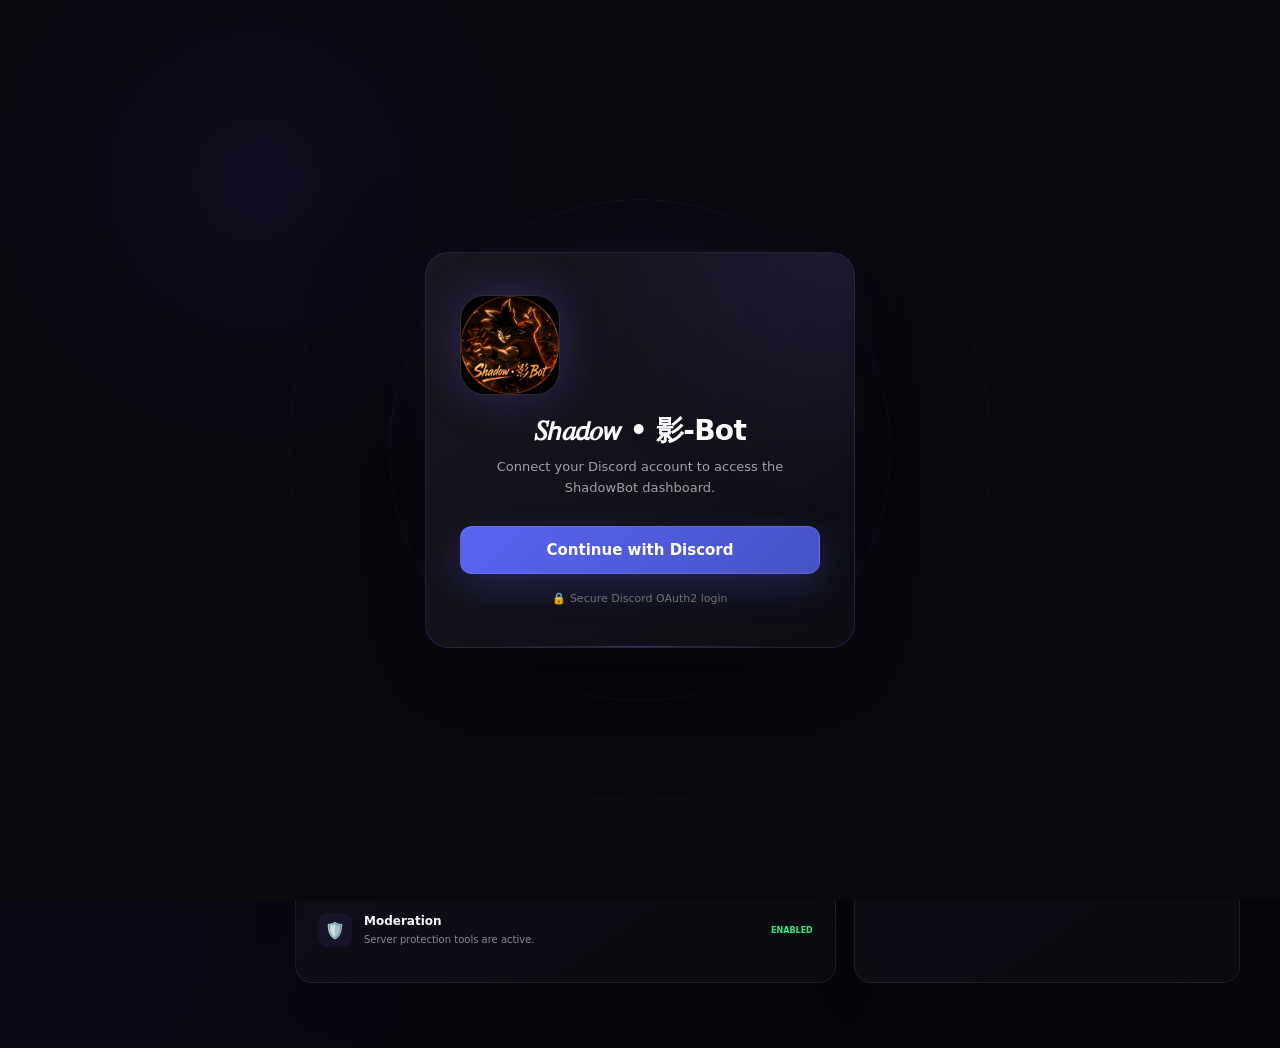
==== index.html @ 24d3ec08 "Update index.html" ====
<!DOCTYPE html>

<html lang="en">
<head>
    <meta charset="UTF-8">
    <meta name="viewport" content="width=device-width, initial-scale=1.0">

<title>𝑆𝘩𝑎𝘥𝑜𝘸 • 影-Bot | Discord Dashboard</title>

<meta
    name="description"
    content="𝑆𝘩𝑎𝘥𝑜𝘸 • 影-Bot Discord dashboard. Manage your server, XP, levels, games, moderation, verification and polls."
>

<meta
    name="keywords"
    content="ShadowBot, Discord Bot, Discord Dashboard, Shadow, 影, XP, Levels, Moderation"
>

<meta name="author" content="ShadowEditzDev">
<meta name="robots" content="index, follow">

<link
    rel="canonical"
    href="https://shadoweditzdev.github.io/ShadowDashboard/"
>

<link
    rel="icon"
    type="image/png"
    href="Goku.png"
>

<link
    rel="apple-touch-icon"
    href="Goku.png"
>

<meta property="og:type" content="website">

<meta
    property="og:title"
    content="𝑆𝘩𝑎𝘥𝑜𝘸 • 影-Bot | Discord Dashboard"
>

<meta
    property="og:description"
    content="Manage your Discord server, XP system, games, moderation, verification and polls."
>

<meta
    property="og:url"
    content="https://shadoweditzdev.github.io/ShadowDashboard/"
>

<meta
    property="og:site_name"
    content="𝑆𝘩𝑎𝘥𝑜𝘸 • 影-Bot"
>

<meta
    property="og:image"
    content="https://shadoweditzdev.github.io/ShadowDashboard/banner.png"
>

<meta
    name="twitter:card"
    content="summary_large_image"
>

<meta
    name="twitter:title"
    content="𝑆𝘩𝑎𝘥𝑜𝘸 • 影-Bot | Discord Dashboard"
>

<meta
    name="twitter:description"
    content="The official 𝑆𝘩𝑎𝘥𝑜𝘸 • 影-Bot Discord dashboard."
>

<meta
    name="twitter:image"
    content="https://shadoweditzdev.github.io/ShadowDashboard/banner.png"
>

<link rel="stylesheet" href="style.css">

<style>
    #serverScreen {
        position: fixed;
        inset: 0;
        z-index: 99998;

        display: none;

        align-items: flex-start;
        justify-content: center;

        padding: 60px 25px;
        overflow-y: auto;

        opacity: 1;

        background:
            radial-gradient(
                circle at 50% 15%,
                rgba(139,92,246,.15),
                transparent 35%
            ),
            radial-gradient(
                circle at 10% 90%,
                rgba(88,101,242,.08),
                transparent 30%
            ),
            #08080d;

        transition: opacity .18s ease;
    }

    .server-select-card {
        position: relative;

        width: min(900px, 100%);

        background:
            linear-gradient(
                145deg,
                rgba(23,23,32,.98),
                rgba(11,11,17,.98)
            );

        border:
            1px solid rgba(139,92,246,.18);

        border-radius:
            24px;

        padding:
            30px;

        box-shadow:
            0 30px 100px rgba(0,0,0,.65),
            0 0 60px rgba(139,92,246,.08);

        backdrop-filter:
            blur(20px);

        animation:
            serverCardIn .5s ease;

        overflow:
            hidden;
    }

    .server-select-card::before {
        content: "";

        position: absolute;
        inset: 0;

        pointer-events: none;

        background:
            linear-gradient(
                120deg,
                rgba(139,92,246,.07),
                transparent 35%,
                transparent 65%,
                rgba(88,101,242,.04)
            );
    }

    @keyframes serverCardIn {
        from {
            opacity: 0;
            transform:
                translateY(25px)
                scale(.98);
        }

        to {
            opacity: 1;
            transform:
                translateY(0)
                scale(1);
        }
    }

    .server-heading {
        position: relative;

        display: flex;
        align-items: center;

        gap: 16px;

        margin-bottom:
            22px;
    }

    .server-heading img {
        width: 64px;
        height: 64px;

        object-fit:
            cover;

        flex-shrink:
            0;

        border-radius:
            18px;

        border:
            1px solid rgba(255,255,255,.1);

        box-shadow:
            0 0 30px rgba(139,92,246,.2);
    }

    .server-heading h1 {
        margin:
            0 0 5px;

        color:
            white;

        font-size:
            27px;
    }

    .server-heading p {
        margin:
            0;

        color:
            #a1a1aa;

        font-size:
            14px;
    }

    .server-search {
        position:
            relative;

        margin-bottom:
            20px;
    }

    .server-search input {
        width:
            100%;

        box-sizing:
            border-box;

        padding:
            14px 18px 14px 46px;

        border:
            1px solid rgba(255,255,255,.08);

        outline:
            none;

        border-radius:
            13px;

        background:
            rgba(255,255,255,.04);

        color:
            white;

        font-size:
            14px;

        transition:
            .2s ease;
    }

    .server-search input::placeholder {
        color:
            #71717a;
    }

    .server-search input:focus {
        border-color:
            rgba(139,92,246,.55);

        box-shadow:
            0 0 0 3px rgba(139,92,246,.08);
    }

    .server-search-icon {
        position:
            absolute;

        left:
            17px;

        top:
            50%;

        transform:
            translateY(-50%);

        color:
            #71717a;

        font-size:
            17px;

        pointer-events:
            none;
    }

    #serverList {
        position:
            relative;

        display:
            grid;

        grid-template-columns:
            repeat(2,minmax(0,1fr));

        gap:
            14px;
    }

    .server-card {
        display:
            flex;

        align-items:
            center;

        gap:
            14px;

        min-width:
            0;

        padding:
            15px;

        border:
            1px solid rgba(255,255,255,.07);

        border-radius:
            17px;

        background:
            linear-gradient(
                145deg,
                rgba(255,255,255,.045),
                rgba(255,255,255,.018)
            );

        transition:
            transform .2s ease,
            border-color .2s ease,
            background .2s ease,
            box-shadow .2s ease;

        overflow:
            hidden;
    }

    .server-card:hover {
        transform:
            translateY(-2px);

        border-color:
            rgba(139,92,246,.4);

        background:
            linear-gradient(
                145deg,
                rgba(139,92,246,.09),
                rgba(255,255,255,.025)
            );

        box-shadow:
            0 18px 45px rgba(0,0,0,.25);
    }

    .server-icon {
        width:
            58px;

        height:
            58px;

        flex-shrink:
            0;

        object-fit:
            cover;

        border-radius:
            17px;

        background:
            #18181f;

        border:
            1px solid rgba(255,255,255,.08);

        box-shadow:
            0 5px 20px rgba(0,0,0,.25);
    }

    .server-info {
        min-width:
            0;

        flex:
            1;
    }

    .server-name {
        display:
            block;

        color:
            white;

        font-weight:
            700;

        font-size:
            15px;

        white-space:
            nowrap;

        overflow:
            hidden;

        text-overflow:
            ellipsis;

        margin-bottom:
            7px;
    }

    .server-badges {
        display:
            flex;

        align-items:
            center;

        flex-wrap:
            wrap;

        gap:
            5px;
    }

    .server-badge {
        display:
            inline-flex;

        align-items:
            center;

        padding:
            4px 7px;

        border-radius:
            6px;

        font-size:
            10px;

        font-weight:
            700;

        letter-spacing:
            .2px;

        white-space:
            nowrap;
    }

    .server-badge.owner {
        color:
            #f5d0fe;

        background:
            rgba(168,85,247,.14);

        border:
            1px solid rgba(168,85,247,.2);
    }

    .server-badge.admin {
        color:
            #c4b5fd;

        background:
            rgba(139,92,246,.14);

        border:
            1px solid rgba(139,92,246,.2);
    }

    .server-badge.bot {
        color:
            #86efac;

        background:
            rgba(34,197,94,.10);

        border:
            1px solid rgba(34,197,94,.18);
    }

    .server-badge.not-installed {
        color:
            #fbbf24;

        background:
            rgba(245,158,11,.10);

        border:
            1px solid rgba(245,158,11,.18);
    }

    .manage-server-btn {
        flex-shrink:
            0;

        border:
            0;

        border-radius:
            10px;

        padding:
            10px 14px;

        background:
            linear-gradient(
                135deg,
                #8b5cf6,
                #6d28d9
            );

        color:
            white;

        font-size:
            12px;

        font-weight:
            700;

        cursor:
            pointer;

        transition:
            .2s ease;

        box-shadow:
            0 6px 20px rgba(139,92,246,.15);
    }

    .manage-server-btn:hover {
        transform:
            translateY(-2px);

        filter:
            brightness(1.12);

        box-shadow:
            0 8px 25px rgba(139,92,246,.25);
    }

    .server-empty {
        grid-column:
            1 / -1;

        padding:
            45px 20px;

        text-align:
            center;

        color:
            #71717a;
    }

    .server-empty-icon {
        font-size:
            40px;

        margin-bottom:
            10px;
    }

    .server-empty h3 {
        margin:
            0 0 5px;

        color:
            #d4d4d8;
    }

    .server-empty p {
        margin:
            0;

        font-size:
            13px;
    }

    #loginScreen {
        position:
            fixed;

        inset:
            0;

        z-index:
            99999;

        display:
            flex;

        align-items:
            center;

        justify-content:
            center;

        overflow:
            hidden;

        background:
            radial-gradient(
                circle at 50% 45%,
                rgba(139,92,246,.14),
                transparent 28%
            ),
            radial-gradient(
                circle at 20% 20%,
                rgba(109,61,240,.08),
                transparent 25%
            ),
            #08080d;
    }

    #loginScreen::before {
        content:
            "";

        position:
            absolute;

        width:
            500px;

        height:
            500px;

        border-radius:
            50%;

        border:
            1px solid rgba(139,92,246,.08);

        animation:
            loginOrb 10s linear infinite;
    }

    #loginScreen::after {
        content:
            "";

        position:
            absolute;

        width:
            700px;

        height:
            700px;

        border-radius:
            50%;

        border:
            1px solid rgba(255,255,255,.025);

        animation:
            loginOrb 16s linear infinite reverse;
    }

    @keyframes loginOrb {
        from {
            transform:
                rotate(0deg)
                scale(1);
        }

        50% {
            transform:
                rotate(180deg)
                scale(1.08);
        }

        to {
            transform:
                rotate(360deg)
                scale(1);
        }
    }

    .login-card {
        position:
            relative;

        z-index:
            2;

        width:
            min(430px,calc(100% - 40px));

        padding:
            42px 34px;

        text-align:
            center;

        border-radius:
            24px;

        background:
            linear-gradient(
                145deg,
                rgba(24,24,34,.96),
                rgba(13,13,20,.96)
            );

        border:
            1px solid rgba(139,92,246,.18);

        box-shadow:
            0 30px 100px rgba(0,0,0,.65),
            0 0 70px rgba(139,92,246,.08);

        backdrop-filter:
            blur(20px);

        animation:
            loginCardIn .7s cubic-bezier(.2,.8,.2,1);
    }

    @keyframes loginCardIn {
        from {
            opacity:
                0;

            transform:
                translateY(30px)
                scale(.96);
        }

        to {
            opacity:
                1;

            transform:
                translateY(0)
                scale(1);
        }
    }

    .login-logo {
        position:
            relative;

        z-index:
            2;

        width:
            100px;

        height:
            100px;

        object-fit:
            cover;

        border-radius:
            25px;

        margin-bottom:
            20px;

        border:
            1px solid rgba(255,255,255,.1);

        box-shadow:
            0 0 45px rgba(139,92,246,.25);
    }

    .login-card h1 {
        position:
            relative;

        z-index:
            2;

        margin:
            0 0 10px;

        color:
            white;

        font-size:
            28px;
    }

    .login-card p {
        position:
            relative;

        z-index:
            2;

        margin:
            0 auto 28px;

        max-width:
            330px;

        color:
            #a1a1aa;

        line-height:
            1.6;
    }

    .discord-login-btn {
        position:
            relative;

        z-index:
            2;

        width:
            100%;

        border:
            1px solid rgba(255,255,255,.1);

        border-radius:
            12px;

        padding:
            14px 18px;

        background:
            linear-gradient(
                135deg,
                #5865f2,
                #4752c4
            );

        color:
            white;

        font-size:
            15px;

        font-weight:
            700;

        cursor:
            pointer;

        transition:
            transform .25s ease,
            filter .25s ease,
            box-shadow .25s ease;
    }

    .discord-login-btn:hover {
        transform:
            translateY(-3px);

        filter:
            brightness(1.1);

        box-shadow:
            0 15px 40px rgba(88,101,242,.3);
    }

    .login-small {
        position:
            relative;

        z-index:
            2;

        display:
            block;

        margin-top:
            18px;

        color:
            #71717a;

        font-size:
            11px;
    }

    @media (max-width: 700px) {
        #serverScreen {
            padding:
                25px 15px;
        }

        .server-select-card {
            padding:
                20px;
        }

        #serverList {
            grid-template-columns:
                1fr;
        }

        .server-heading h1 {
            font-size:
                23px;
        }
    }

    @media (max-width: 430px) {
        .server-card {
            padding:
                12px;
        }

        .server-icon {
            width:
                50px;

            height:
                50px;
        }

        .manage-server-btn {
            padding:
                9px 10px;
        }
    }
</style>

</head>

<body>

<div id="loginScreen">
    <div class="login-card">

    <img
        class="login-logo"
        src="Goku.png"
        alt="ShadowBot Logo"
    >

    <h1>
        𝑆𝘩𝑎𝘥𝑜𝘸 • 影-Bot
    </h1>

    <p>
        Connect your Discord account to access
        the ShadowBot dashboard.
    </p>

    <button
        class="discord-login-btn"
        onclick="loginWithDiscord()"
    >
        Continue with Discord
    </button>

    <span class="login-small">
        🔒 Secure Discord OAuth2 login
    </span>

</div>

</div>

<div id="serverScreen">

<div class="server-select-card">

    <div class="server-heading">

        <img
            src="Goku.png"
            alt="ShadowBot"
        >

        <div>

            <h1>
                Select a Server
            </h1>

            <p>
                Choose a server to manage with ShadowBot.
            </p>

        </div>

    </div>

    <div class="server-search">

        <span class="server-search-icon">
            🔍
        </span>

        <input
            type="text"
            id="serverSearch"
            placeholder="Search your servers..."
            autocomplete="off"
            oninput="filterServers()"
        >

    </div>

    <div id="serverList"></div>

</div>

</div>

<div class="dashboard-loader"></div>

<aside class="sidebar">

<div class="brand">

    <div class="brand-icon">

        <img
            src="Goku.png"
            alt="ShadowBot Logo"
        >

    </div>

    <div>

        <h1>
            𝑆𝘩𝑎𝘥𝑜𝘸 • 影-Bot
        </h1>

        <span>
            Control Panel
        </span>

    </div>

</div>

<nav>

    <button
        class="nav-btn active"
        onclick="showPage('overview', this)"
    >
        🏠 <span>Overview</span>
    </button>

    <button
        class="nav-btn"
        onclick="showPage('server', this)"
    >
        🛡️ <span>Server</span>
    </button>

    <button
        class="nav-btn"
        onclick="showPage('xp', this)"
    >
        ⭐ <span>XP & Levels</span>
    </button>

    <button
        class="nav-btn"
        onclick="showPage('games', this)"
    >
        🎮 <span>Games</span>
    </button>

    <button
        class="nav-btn"
        onclick="showPage('moderation', this)"
    >
        🔨 <span>Moderation</span>
    </button>

    <button
        class="nav-btn"
        onclick="showPage('verification', this)"
    >
        🔐 <span>Verification</span>
    </button>

    <button
        class="nav-btn"
        onclick="showPage('polls', this)"
    >
        🗳️ <span>Polls</span>
    </button>

    <button
        class="nav-btn"
        onclick="showPage('settings', this)"
    >
        ⚙️ <span>Settings</span>
    </button>

</nav>

<div class="sidebar-bottom">

    <div class="bot-status">

        <img
            class="status-avatar"
            src="Goku.png"
            alt="ShadowBot"
        >

        <span class="status-dot"></span>

        <div>

            <strong>
                𝑆𝘩𝑎𝘥𝑜𝘸 • 影-Bot
            </strong>

            <small id="bot-status">
                ONLINE
            </small>

        </div>

    </div>

</div>

</aside>

<main class="main">

<header class="topbar">

    <div>

        <p class="eyebrow">
            SHADOW • 影
        </p>

        <h2 id="pageTitle">
            Dashboard Overview
        </h2>

    </div>

    <div class="user-area">

        <div
            class="avatar"
            id="userAvatar"
        >
            👤
        </div>

        <div>

            <strong id="topUsername">
                Admin
            </strong>

            <small>
                Server Manager
            </small>

        </div>

    </div>

</header>

<section
    id="overview"
    class="page active"
>

    <div class="hero">

        <div class="hero-overlay"></div>

        <div class="hero-content">

            <span class="hero-tag">
                SHADOWBOT IS ONLINE
            </span>

            <h1>
                Welcome back,
                <span id="dashboardUsername">
                    Shadow.
                </span>
            </h1>

            <p>
                Manage your Discord server, XP system,
                games, moderation and verification
                from one powerful control panel.
            </p>

            <button
                class="primary-btn"
                onclick="showPage('server')"
            >
                ⚡ Manage Server
            </button>

        </div>

        <div class="hero-symbol">

            <img
                src="Goku.png"
                alt="ShadowBot"
            >

        </div>

    </div>

    <div class="stats-grid">

        <div class="stat-card">

            <div class="stat-icon">
                👥
            </div>

            <div>

                <span>
                    Members
                </span>

                <strong id="memberCount">
                    0
                </strong>

            </div>

        </div>

        <div class="stat-card">

            <div class="stat-icon">
                ⭐
            </div>

            <div>

                <span>
                    Total XP
                </span>

                <strong id="xpCount">
                    0
                </strong>

            </div>

        </div>

        <div class="stat-card">

            <div class="stat-icon">
                🎮
            </div>

            <div>

                <span>
                    Games Played
                </span>

                <strong id="gameCount">
                    0
                </strong>

            </div>

        </div>

        <div class="stat-card">

            <div class="stat-icon">
                🛡️
            </div>

            <div>

                <span>
                    Moderation
                </span>

                <strong>
                    Protected
                </strong>

            </div>

        </div>

    </div>

    <div class="content-grid">

        <div class="panel">

            <div class="panel-header">

                <div>

                    <h3>
                        Bot Features
                    </h3>

                    <p>
                        Current ShadowBot systems
                    </p>

                </div>

            </div>

            <div class="feature-list">

                <div class="feature">

                    <span>⭐</span>

                    <div>

                        <strong>
                            XP System
                        </strong>

                        <small>
                            Levels and rank cards are enabled.
                        </small>

                    </div>

                    <b class="enabled">
                        ENABLED
                    </b>

                </div>

                <div class="feature">

                    <span>🎮</span>

                    <div>

                        <strong>
                            Games
                        </strong>

                        <small>
                            Interactive Discord games are enabled.
                        </small>

                    </div>

                    <b class="enabled">
                        ENABLED
                    </b>

                </div>

                <div class="feature">

                    <span>🗳️</span>

                    <div>

                        <strong>
                            Polls
                        </strong>

                        <small>
                            Voting and poll commands are enabled.
                        </small>

                    </div>

                    <b class="enabled">
                        ENABLED
                    </b>

                </div>

                <div class="feature">

                    <span>🔐</span>

                    <div>

                        <strong>
                            Verification
                        </strong>

                        <small>
                            Member verification is active.
                        </small>

                    </div>

                    <b class="enabled">
                        ENABLED
                    </b>

                </div>

                <div class="feature">

                    <span>🛡️</span>

                    <div>

                        <strong>
                            Moderation
                        </strong>

                        <small>
                            Server protection tools are active.
                        </small>

                    </div>

                    <b class="enabled">
                        ENABLED
                    </b>

                </div>

            </div>

        </div>

        <div class="panel">

            <div class="panel-header">

                <div>

                    <h3>
                        Quick Actions
                    </h3>

                    <p>
                        Frequently used controls
                    </p>

                </div>

            </div>

            <div class="quick-actions">

                <button onclick="showPage('xp')">
                    ⭐ XP Settings
                </button>

                <button onclick="showPage('games')">
                    🎮 Game Settings
                </button>

                <button onclick="showPage('verification')">
                    🔐 Verification
                </button>

                <button onclick="showPage('moderation')">
                    🔨 Moderation
                </button>

            </div>

        </div>

    </div>

</section>

<section
    id="server"
    class="page"
>

    <div class="section-title">

        <h1>
            🛡️ Server Management
        </h1>

        <p>
            Manage your Shadow Discord server.
        </p>

    </div>

    <div class="settings-grid">

        <div class="panel setting-card">

            <span class="big-icon">
                👋
            </span>

            <h3>
                Welcome Messages
            </h3>

            <p>
                Send a Shadow-themed welcome message when someone joins.
            </p>

            <label class="switch">

                <input
                    type="checkbox"
                    checked
                >

                <span></span>

            </label>

        </div>

        <div class="panel setting-card">

            <span class="big-icon">
                🚪
            </span>

            <h3>
                Leave Messages
            </h3>

            <p>
                Send a message when a member leaves the server.
            </p>

            <label class="switch">

                <input
                    type="checkbox"
                    checked
                >

                <span></span>

            </label>

        </div>

        <div class="panel setting-card">

            <span class="big-icon">
                📢
            </span>

            <h3>
                Announcements
            </h3>

            <p>
                Control bot announcement messages.
            </p>

            <label class="switch">

                <input
                    type="checkbox"
                    checked
                >

                <span></span>

            </label>

        </div>

        <div class="panel setting-card">

            <span class="big-icon">
                🤖
            </span>

            <h3>
                Bot Status
            </h3>

            <p>
                ShadowBot is currently connected to Discord.
            </p>

            <span class="online-badge">
                ● ONLINE
            </span>

        </div>

    </div>

</section>

<section
    id="xp"
    class="page"
>

    <div class="section-title">

        <h1>
            ⭐ XP & Levels
        </h1>

        <p>
            Configure your server's leveling system.
        </p>

    </div>

    <div class="panel">

        <div class="setting-row">

            <div>

                <h3>
                    XP System
                </h3>

                <p>
                    Give members XP when they chat.
                </p>

            </div>

            <label class="switch">

                <input
                    type="checkbox"
                    id="xpToggle"
                    checked
                >

                <span></span>

            </label>

        </div>

        <div class="setting-row">

            <div>

                <h3>
                    XP Per Message
                </h3>

                <p>
                    Amount of XP members receive per message.
                </p>

            </div>

            <input
                class="number-input"
                type="number"
                value="10"
            >

        </div>

        <div class="setting-row">

            <div>

                <h3>
                    XP Cooldown
                </h3>

                <p>
                    Seconds before a member can earn XP again.
                </p>

            </div>

            <input
                class="number-input"
                type="number"
                value="30"
            >

        </div>

        <div class="setting-row">

            <div>

                <h3>
                    Rank Cards
                </h3>

                <p>
                    Allow members to use the /rank command.
                </p>

            </div>

            <label class="switch">

                <input
                    type="checkbox"
                    checked
                >

                <span></span>

            </label>

        </div>

        <button
            class="primary-btn"
            onclick="saveSettings()"
        >
            💾 Save XP Settings
        </button>

    </div>

</section>

<section
    id="games"
    class="page"
>

    <div class="section-title">

        <h1>
            🎮 Games
        </h1>

        <p>
            Manage ShadowBot's interactive games.
        </p>

    </div>

    <div class="stats-grid">

        <div class="stat-card">

            <div class="stat-icon">
                🎮
            </div>

            <div>

                <span>
                    Games Played
                </span>

                <strong id="gamesPlayedCount">
                    0
                </strong>

            </div>

        </div>

        <div class="stat-card">

            <div class="stat-icon">
                🏆
            </div>

            <div>

                <span>
                    Winners
                </span>

                <strong id="gameWinnersCount">
                    0
                </strong>

            </div>

        </div>

        <div class="stat-card">

            <div class="stat-icon">
                ⚡
            </div>

            <div>

                <span>
                    Fastest Win
                </span>

                <strong id="fastestWin">
                    0s
                </strong>

            </div>

        </div>

    </div>

    <div class="panel game-panel">

        <div class="game-row">

            <div>

                <span class="game-icon">
                    ⚡
                </span>

                <div>

                    <h3>
                        Reaction Game
                    </h3>

                    <p>
                        Test how quickly members can react.
                    </p>

                </div>

            </div>

            <label class="switch">

                <input
                    type="checkbox"
                    checked
                >

                <span></span>

            </label>

        </div>

        <div class="game-row">

            <div>

                <span class="game-icon">
                    🧠
                </span>

                <div>

                    <h3>
                        Trivia
                    </h3>

                    <p>
                        Questions and answers for members.
                    </p>

                </div>

            </div>

            <label class="switch">

                <input
                    type="checkbox"
                    checked
                >

                <span></span>

            </label>

        </div>

        <div class="game-row">

            <div>

                <span class="game-icon">
                    🎯
                </span>

                <div>

                    <h3>
                        Guessing Game
                    </h3>

                    <p>
                        Members guess the secret number.
                    </p>

                </div>

            </div>

            <label class="switch">

                <input
                    type="checkbox"
                    checked
                >

                <span></span>

            </label>

        </div>

    </div>

</section>

<section
    id="moderation"
    class="page"
>

    <div class="section-title">

        <h1>
            🔨 Moderation
        </h1>

        <p>
            Protect and manage your server.
        </p>

    </div>

    <div class="settings-grid">

        <div class="panel setting-card">

            <span class="big-icon">
                ⚠️
            </span>

            <h3>
                Warnings
            </h3>

            <p>
                Allow moderators to warn members.
            </p>

            <label class="switch">

                <input
                    type="checkbox"
                    checked
                >

                <span></span>

            </label>

        </div>

        <div class="panel setting-card">

            <span class="big-icon">
                👢
            </span>

            <h3>
                Kick
            </h3>

            <p>
                Allow authorized staff to kick members.
            </p>

            <label class="switch">

                <input
                    type="checkbox"
                    checked
                >

                <span></span>

            </label>

        </div>

        <div class="panel setting-card">

            <span class="big-icon">
                🔨
            </span>

            <h3>
                Ban
            </h3>

            <p>
                Allow authorized staff to ban members.
            </p>

            <label class="switch">

                <input
                    type="checkbox"
                    checked
                >

                <span></span>

            </label>

        </div>

        <div class="panel setting-card">

            <span class="big-icon">
                🧹
            </span>

            <h3>
                Clear Messages
            </h3>

            <p>
                Allow staff to clear messages.
            </p>

            <label class="switch">

                <input
                    type="checkbox"
                    checked
                >

                <span></span>

            </label>

        </div>

    </div>

</section>

<section
    id="verification"
    class="page"
>

    <div class="section-title">

        <h1>
            🔐 Verification
        </h1>

        <p>
            Configure your member verification system.
        </p>

    </div>

    <div class="panel">

        <div class="setting-row">

            <div>

                <h3>
                    Verification System
                </h3>

                <p>
                    Require members to verify themselves.
                </p>

            </div>

            <label class="switch">

                <input
                    type="checkbox"
                    checked
                >

                <span></span>

            </label>

        </div>

        <div class="setting-row">

            <div>

                <h3>
                    Verification Role
                </h3>

                <p>
                    Role given after successful verification.
                </p>

            </div>

            <select>

                <option>
                    Verified
                </option>

                <option>
                    Member
                </option>

                <option>
                    Shadow Member
                </option>

            </select>

        </div>

        <div class="setting-row">

            <div>

                <h3>
                    Verification Channel
                </h3>

                <p>
                    Channel where the verification panel appears.
                </p>

            </div>

            <select>

                <option>
                    #verification
                </option>

                <option>
                    #welcome
                </option>

                <option>
                    #verify-here
                </option>

            </select>

        </div>

        <button
            class="primary-btn"
            onclick="saveSettings()"
        >
            💾 Save Verification
        </button>

    </div>

</section>

<section
    id="polls"
    class="page"
>

    <div class="section-title">

        <h1>
            🗳️ Polls
        </h1>

        <p>
            Create and manage community polls.
        </p>

    </div>

    <div class="panel">

        <h3>
            Create Poll
        </h3>

        <input
            class="text-input"
            id="pollQuestion"
            placeholder="Enter your poll question..."
        >

        <div class="poll-options">

            <input
                class="text-input"
                placeholder="Option 1"
            >

            <input
                class="text-input"
                placeholder="Option 2"
            >

        </div>

        <button
            class="primary-btn"
            onclick="createPoll()"
        >
            🗳️ Create Poll
        </button>

        <div id="pollMessage"></div>

    </div>

</section>

<section
    id="settings"
    class="page"
>

    <div class="section-title">

        <h1>
            ⚙️ Settings
        </h1>

        <p>
            General ShadowBot dashboard settings.
        </p>

    </div>

    <div class="panel">

        <div class="setting-row">

            <div>

                <h3>
                    Dashboard Theme
                </h3>

                <p>
                    Current dashboard appearance.
                </p>

            </div>

            <select
                id="themeSelect"
                onchange="changeTheme()"
            >

                <option value="dark">
                    Dark
                </option>

                <option value="midnight">
                    Midnight
                </option>

            </select>

        </div>

        <div class="setting-row">

            <div>

                <h3>
                    Notifications
                </h3>

                <p>
                    Show dashboard notifications.
                </p>

            </div>

            <label class="switch">

                <input
                    type="checkbox"
                    checked
                >

                <span></span>

            </label>

        </div>

        <div class="setting-row">

            <div>

                <h3>
                    Auto Refresh
                </h3>

                <p>
                    Automatically refresh dashboard statistics.
                </p>

            </div>

            <label class="switch">

                <input
                    type="checkbox"
                    checked
                >

                <span></span>

            </label>

        </div>

        <button
            class="primary-btn"
            onclick="saveSettings()"
        >
            💾 Save Settings
        </button>

    </div>

</section>

</main>

<div
    id="toast"
    class="toast"
>
    Settings saved successfully! ✓
</div>

<script src="script.js"></script>

</body>
</html>
---- style.css ----
/* =========================================================
   🌑 SHADOW • 影 — SHADOWDASHBOARD
   Premium UI stylesheet
========================================================= */

* {
    margin: 0;
    padding: 0;
    box-sizing: border-box;
}

:root {
    --bg: #06060b;
    --bg2: #090910;
    --sidebar: rgba(9, 9, 16, 0.92);

    --card: rgba(17, 17, 27, 0.78);
    --card-solid: #11111a;
    --card2: #151522;

    --border: rgba(255, 255, 255, 0.07);
    --border-soft: rgba(255, 255, 255, 0.045);
    --border-hover: rgba(139, 92, 246, 0.42);

    --text: #f8f8fc;
    --text-soft: #d9d9e2;
    --muted: #898999;
    --muted2: #5e5e6d;

    --purple: #8b5cf6;
    --purple2: #6d3df0;
    --purple3: #5b21b6;
    --purple-light: #b49aff;

    --green: #36e58a;
    --red: #ff4d67;
    --yellow: #fbbf24;

    --shadow-sm:
        0 10px 30px rgba(0, 0, 0, 0.2);

    --shadow:
        0 25px 70px rgba(0, 0, 0, 0.4);

    --shadow-lg:
        0 35px 100px rgba(0, 0, 0, 0.55);

    --radius-sm: 10px;
    --radius-md: 15px;
    --radius-lg: 20px;
    --radius-xl: 26px;

    --ease: cubic-bezier(0.2, 0.8, 0.2, 1);
}


/* =========================================================
   BASE
========================================================= */

html {
    scroll-behavior: smooth;
}

body {
    min-height: 100vh;
    overflow-x: hidden;

    font-family:
        Inter,
        ui-sans-serif,
        system-ui,
        -apple-system,
        BlinkMacSystemFont,
        "Segoe UI",
        Arial,
        Helvetica,
        sans-serif;

    color: var(--text);

    background:
        radial-gradient(
            circle at 75% 0%,
            rgba(139, 92, 246, 0.13),
            transparent 28%
        ),
        radial-gradient(
            circle at 5% 90%,
            rgba(91, 33, 182, 0.08),
            transparent 28%
        ),
        radial-gradient(
            circle at 50% 50%,
            rgba(124, 58, 237, 0.025),
            transparent 40%
        ),
        var(--bg);
}

button,
input,
select,
textarea {
    font: inherit;
}

button {
    -webkit-tap-highlight-color: transparent;
}

img {
    max-width: 100%;
}

::selection {
    background: rgba(139, 92, 246, 0.3);
    color: white;
}


/* =========================================================
   AMBIENT BACKGROUND
========================================================= */

.ambient {
    position: fixed;

    width: 450px;
    height: 450px;

    border-radius: 50%;

    filter: blur(120px);

    pointer-events: none;

    opacity: 0.12;

    z-index: -5;

    animation:
        ambientFloat 12s ease-in-out infinite;
}

.ambient-one {
    background: var(--purple);

    top: -180px;
    right: -100px;
}

.ambient-two {
    background: #4f46e5;

    bottom: -220px;
    left: -150px;

    animation-delay: -5s;
}

.ambient-three {
    background: #7c3aed;

    top: 45%;
    right: 25%;

    width: 250px;
    height: 250px;

    opacity: 0.06;

    animation-delay: -8s;
}

@keyframes ambientFloat {
    0%,
    100% {
        transform:
            translate3d(0, 0, 0);
    }

    50% {
        transform:
            translate3d(30px, -25px, 0);
    }
}

.grid-overlay {
    position: fixed;
    inset: 0;

    pointer-events: none;

    z-index: -4;

    opacity: 0.1;

    background-image:
        linear-gradient(
            rgba(255, 255, 255, 0.025) 1px,
            transparent 1px
        ),
        linear-gradient(
            90deg,
            rgba(255, 255, 255, 0.025) 1px,
            transparent 1px
        );

    background-size: 55px 55px;

    mask-image:
        linear-gradient(
            to bottom,
            black,
            transparent 88%
        );
}


/* =========================================================
   LOGIN
========================================================= */

#loginScreen {
    position: fixed;
    inset: 0;

    z-index: 99999;

    display: flex;
    align-items: center;
    justify-content: center;

    overflow: hidden;

    padding: 20px;

    background:
        radial-gradient(
            circle at center,
            rgba(139, 92, 246, 0.14),
            transparent 34%
        ),
        radial-gradient(
            circle at 20% 15%,
            rgba(88, 101, 242, 0.05),
            transparent 25%
        ),
        rgba(5, 5, 9, 0.975);

    backdrop-filter: blur(14px);
}

.login-card {
    position: relative;

    width: min(
        450px,
        calc(100% - 10px)
    );

    padding:
        44px 36px 36px;

    text-align: center;

    border-radius: var(--radius-xl);

    background:
        linear-gradient(
            145deg,
            rgba(28, 28, 41, 0.97),
            rgba(11, 11, 17, 0.985)
        );

    border:
        1px solid rgba(139, 92, 246, 0.14);

    box-shadow:
        0 40px 110px rgba(0, 0, 0, 0.68),
        0 0 90px rgba(139, 92, 246, 0.08);

    backdrop-filter: blur(25px);

    overflow: hidden;

    animation:
        loginCardIn 0.7s var(--ease);
}

.login-card::before {
    content: "";

    position: absolute;

    top: -140px;
    right: -120px;

    width: 280px;
    height: 280px;

    border-radius: 50%;

    background:
        rgba(139, 92, 246, 0.1);

    filter: blur(75px);

    pointer-events: none;
}

.login-card::after {
    content: "";

    position: absolute;

    left: 15%;
    right: 15%;
    bottom: 0;

    height: 1px;

    background:
        linear-gradient(
            90deg,
            transparent,
            rgba(139, 92, 246, 0.65),
            transparent
        );

    opacity: 0.6;
}

@keyframes loginCardIn {
    from {
        opacity: 0;

        transform:
            translateY(28px)
            scale(0.96);
    }

    to {
        opacity: 1;

        transform:
            translateY(0)
            scale(1);
    }
}

.login-logo-wrap {
    width: 110px;
    height: 110px;

    margin: 0 auto 20px;

    padding: 4px;

    border-radius: 30px;

    background:
        linear-gradient(
            135deg,
            var(--purple),
            rgba(139, 92, 246, 0.15),
            var(--purple2)
        );

    box-shadow:
        0 0 50px rgba(139, 92, 246, 0.22);

    animation:
        logoFloat 4s ease-in-out infinite;
}

.login-logo {
    width: 100%;
    height: 100%;

    display: block;

    object-fit: cover;

    border-radius: 26px;

    border:
        1px solid rgba(255, 255, 255, 0.1);
}

@keyframes logoFloat {
    0%,
    100% {
        transform:
            translateY(0);
    }

    50% {
        transform:
            translateY(-5px);
    }
}

.login-status {
    display: inline-flex;

    align-items: center;
    gap: 6px;

    margin-bottom: 12px;

    color: var(--green);

    font-size: 9px;
    font-weight: 800;

    letter-spacing: 1.5px;
}

.login-card h1 {
    margin-bottom: 12px;

    font-size: 30px;
    line-height: 1.15;

    letter-spacing: -0.7px;
}

.login-card p {
    max-width: 340px;

    margin:
        0 auto 28px;

    color: var(--muted);

    font-size: 13px;
    line-height: 1.7;
}

.discord-login-btn {
    position: relative;

    width: 100%;

    border: 1px solid rgba(255, 255, 255, 0.08);

    border-radius: 13px;

    padding:
        15px 18px;

    background:
        linear-gradient(
            135deg,
            #5865f2,
            #4752c4
        );

    color: white;

    font-size: 15px;
    font-weight: 800;

    cursor: pointer;

    overflow: hidden;

    box-shadow:
        0 12px 35px rgba(88, 101, 242, 0.24);

    transition:
        transform 0.25s var(--ease),
        filter 0.25s ease,
        box-shadow 0.25s ease;
}

.discord-login-btn::before {
    content: "";

    position: absolute;

    top: 0;
    left: -140%;

    width: 75%;
    height: 100%;

    background:
        linear-gradient(
            90deg,
            transparent,
            rgba(255, 255, 255, 0.28),
            transparent
        );

    transform: skewX(-20deg);

    transition:
        left 0.65s ease;
}

.discord-login-btn:hover::before {
    left: 150%;
}

.discord-login-btn:hover {
    transform:
        translateY(-3px)
        scale(1.01);

    filter: brightness(1.08);

    box-shadow:
        0 18px 50px rgba(88, 101, 242, 0.34);
}

.discord-login-btn:active {
    transform:
        translateY(0)
        scale(0.98);
}

.button-arrow {
    position: absolute;

    right: 18px;

    transition:
        transform 0.25s var(--ease);
}

.discord-login-btn:hover .button-arrow {
    transform:
        translateX(4px);
}

.login-small {
    display: block;

    margin-top: 18px;

    color: var(--muted2);

    font-size: 11px;
}


/* =========================================================
   SERVER SELECTOR
========================================================= */

#serverScreen {
    display: none;

    position: fixed;
    inset: 0;

    z-index: 99998;

    align-items: center;
    justify-content: center;

    padding: 28px;

    overflow-y: auto;

    background:
        radial-gradient(
            circle at 50% 10%,
            rgba(139, 92, 246, 0.15),
            transparent 35%
        ),
        radial-gradient(
            circle at 0% 100%,
            rgba(88, 101, 242, 0.08),
            transparent 30%
        ),
        rgba(5, 5, 10, 0.96);

    backdrop-filter: blur(15px);

    transition:
        opacity 0.18s ease;
}

.server-select-card {
    position: relative;

    width: min(
        900px,
        100%
    );

    padding: 30px;

    border:
        1px solid rgba(139, 92, 246, 0.16);

    border-radius: 24px;

    background:
        linear-gradient(
            145deg,
            rgba(25, 25, 36, 0.98),
            rgba(10, 10, 16, 0.985)
        );

    box-shadow:
        0 35px 100px rgba(0, 0, 0, 0.65),
        0 0 70px rgba(139, 92, 246, 0.06);

    overflow: hidden;
}

.server-select-card::before {
    content: "";

    position: absolute;

    inset: 0;

    pointer-events: none;

    background:
        linear-gradient(
            120deg,
            rgba(139, 92, 246, 0.07),
            transparent 35%,
            transparent 65%,
            rgba(88, 101, 242, 0.04)
        );
}

.server-heading {
    position: relative;

    display: flex;
    align-items: center;

    gap: 15px;

    margin-bottom: 22px;
}

.server-heading img,
.server-logo {
    width: 64px;
    height: 64px;

    flex-shrink: 0;

    object-fit: cover;

    border-radius: 18px;

    border:
        1px solid rgba(255, 255, 255, 0.1);

    box-shadow:
        0 0 30px rgba(139, 92, 246, 0.16);
}

.server-heading h1 {
    margin: 3px 0 4px;

    font-size: 25px;
}

.server-heading p {
    color: var(--muted);

    font-size: 12px;
}

.server-search {
    position: relative;

    margin-bottom: 18px;
}

.server-search input {
    width: 100%;

    padding:
        13px 16px 13px 45px;

    border:
        1px solid var(--border);

    border-radius: 12px;

    outline: none;

    background:
        rgba(255, 255, 255, 0.035);

    color: white;

    font-size: 13px;

    transition:
        border-color 0.25s ease,
        background 0.25s ease,
        box-shadow 0.25s ease;
}

.server-search input::placeholder {
    color: var(--muted2);
}

.server-search input:focus {
    background:
        rgba(255, 255, 255, 0.05);

    border-color:
        rgba(139, 92, 246, 0.45);

    box-shadow:
        0 0 0 4px rgba(139, 92, 246, 0.07);
}

.server-search-icon {
    position: absolute;

    left: 16px;
    top: 50%;

    transform:
        translateY(-50%);

    color: var(--muted2);

    font-size: 16px;

    pointer-events: none;
}

#serverList {
    display: grid;

    grid-template-columns:
        repeat(2, minmax(0, 1fr));

    gap: 13px;
}

.server-card {
    position: relative;

    display: flex;
    align-items: center;

    gap: 13px;

    min-width: 0;

    padding: 14px;

    border:
        1px solid rgba(255, 255, 255, 0.065);

    border-radius: 16px;

    background:
        linear-gradient(
            145deg,
            rgba(255, 255, 255, 0.045),
            rgba(255, 255, 255, 0.018)
        );

    overflow: hidden;

    transition:
        transform 0.25s var(--ease),
        border-color 0.25s ease,
        background 0.25s ease,
        box-shadow 0.25s ease;
}

.server-card::before {
    content: "";

    position: absolute;

    inset: 0;

    pointer-events: none;

    background:
        radial-gradient(
            circle at 0% 50%,
            rgba(139, 92, 246, 0.08),
            transparent 42%
        );

    opacity: 0;

    transition:
        opacity 0.25s ease;
}

.server-card:hover {
    transform:
        translateY(-3px);

    border-color:
        rgba(139, 92, 246, 0.35);

    background:
        linear-gradient(
            145deg,
            rgba(139, 92, 246, 0.085),
            rgba(255, 255, 255, 0.025)
        );

    box-shadow:
        0 18px 45px rgba(0, 0, 0, 0.28),
        0 0 30px rgba(139, 92, 246, 0.06);
}

.server-card:hover::before {
    opacity: 1;
}

.server-icon {
    width: 58px;
    height: 58px;

    flex-shrink: 0;

    object-fit: cover;

    border-radius: 16px;

    background: #181820;

    border:
        1px solid rgba(255, 255, 255, 0.08);

    box-shadow:
        0 7px 20px rgba(0, 0, 0, 0.25);
}

.server-info {
    position: relative;

    min-width: 0;

    flex: 1;
}

.server-name {
    display: block;

    margin-bottom: 7px;

    color: white;

    font-size: 14px;
    font-weight: 750;

    white-space: nowrap;

    overflow: hidden;

    text-overflow: ellipsis;
}

.server-badges {
    display: flex;

    align-items: center;

    flex-wrap: wrap;

    gap: 5px;
}

.server-badge {
    display: inline-flex;

    align-items: center;

    padding:
        4px 7px;

    border-radius: 6px;

    font-size: 9px;

    font-weight: 800;

    letter-spacing: 0.2px;

    white-space: nowrap;
}

.server-badge.owner {
    color: #f5d0fe;

    background:
        rgba(168, 85, 247, 0.13);

    border:
        1px solid rgba(168, 85, 247, 0.2);
}

.server-badge.admin {
    color: #c4b5fd;

    background:
        rgba(139, 92, 246, 0.13);

    border:
        1px solid rgba(139, 92, 246, 0.2);
}

.server-badge.bot {
    color: #86efac;

    background:
        rgba(34, 197, 94, 0.1);

    border:
        1px solid rgba(34, 197, 94, 0.18);
}

.server-badge.not-installed {
    color: #fbbf24;

    background:
        rgba(245, 158, 11, 0.1);

    border:
        1px solid rgba(245, 158, 11, 0.18);
}

.manage-server-btn {
    flex-shrink: 0;

    border: 0;

    border-radius: 10px;

    padding:
        10px 13px;

    background:
        linear-gradient(
            135deg,
            var(--purple),
            var(--purple2)
        );

    color: white;

    font-size: 11px;
    font-weight: 800;

    cursor: pointer;

    box-shadow:
        0 7px 20px rgba(139, 92, 246, 0.15);

    transition:
        transform 0.2s var(--ease),
        filter 0.2s ease,
        box-shadow 0.2s ease;
}

.manage-server-btn:hover {
    transform:
        translateY(-2px);

    filter:
        brightness(1.1);

    box-shadow:
        0 10px 28px rgba(139, 92, 246, 0.25);
}

.manage-server-btn:active {
    transform:
        scale(0.97);
}

.server-empty {
    grid-column:
        1 / -1;

    padding:
        50px 20px;

    text-align: center;

    color: var(--muted);
}

.server-empty-icon {
    margin-bottom: 12px;

    font-size: 42px;
}

.server-empty h3 {
    margin-bottom: 5px;

    color: var(--text-soft);

    font-size: 16px;
}

.server-empty p {
    font-size: 12px;
}


/* =========================================================
   SIDEBAR
========================================================= */

.sidebar {
    position: fixed;

    left: 0;
    top: 0;
    bottom: 0;

    width: 255px;

    padding:
        23px 14px;

    display: flex;
    flex-direction: column;

    z-index: 10;

    overflow: hidden;

    background:
        linear-gradient(
            180deg,
            rgba(13, 13, 20, 0.97),
            rgba(7, 7, 12, 0.98)
        );

    backdrop-filter: blur(25px);

    border-right:
        1px solid var(--border);

    box-shadow:
        10px 0 50px rgba(0, 0, 0, 0.15);

    animation:
        sidebarIn 0.7s var(--ease);
}

.sidebar::before {
    content: "";

    position: absolute;

    top: 0;
    left: 0;

    width: 100%;
    height: 1px;

    background:
        linear-gradient(
            90deg,
            transparent,
            rgba(139, 92, 246, 0.45),
            transparent
        );
}

.sidebar::after {
    content: "";

    position: absolute;

    top: 0;
    right: 0;

    width: 1px;
    height: 100%;

    background:
        linear-gradient(
            transparent,
            rgba(139, 92, 246, 0.45),
            transparent
        );

    opacity: 0.65;
}

@keyframes sidebarIn {
    from {
        opacity: 0;

        transform:
            translateX(-25px);
    }

    to {
        opacity: 1;

        transform:
            translateX(0);
    }
}


/* =========================================================
   BRAND
========================================================= */

.brand {
    position: relative;

    display: flex;

    align-items: center;

    gap: 12px;

    padding:
        5px 10px 25px;
}

.brand-icon {
    width: 45px;
    height: 45px;

    flex-shrink: 0;

    overflow: hidden;

    border-radius: 14px;

    background:
        #161620;

    border:
        1px solid rgba(255, 255, 255, 0.08);

    box-shadow:
        0 0 25px rgba(139, 92, 246, 0.13);

    transition:
        transform 0.3s var(--ease),
        border-color 0.3s ease,
        box-shadow 0.3s ease;
}

.brand-icon:hover {
    transform:
        rotate(-5deg)
        scale(1.08);

    border-color:
        rgba(139, 92, 246, 0.65);

    box-shadow:
        0 0 35px rgba(139, 92, 246, 0.3);
}

.brand-icon img {
    width: 100%;
    height: 100%;

    display: block;

    object-fit: cover;
}

.brand h1 {
    font-size: 16px;

    line-height: 1.1;

    letter-spacing: -0.2px;
}

.brand span,
.brand-info span {
    display: block;

    margin-top: 4px;

    color: var(--muted2);

    font-size: 8px;

    letter-spacing: 1.25px;
}


/* =========================================================
   NAVIGATION
========================================================= */

.nav-label {
    color: var(--muted2);

    font-size: 8px;
    font-weight: 800;

    letter-spacing: 1.8px;

    padding:
        0 13px 9px;
}

nav {
    display: flex;

    flex-direction: column;

    gap: 4px;
}

.nav-btn {
    position: relative;

    display: flex;
    align-items: center;

    gap: 12px;

    width: 100%;

    overflow: hidden;

    padding:
        12px 13px;

    border:
        1px solid transparent;

    border-radius: 11px;

    background:
        transparent;

    color: var(--muted);

    text-align: left;

    font-size: 13px;
    font-weight: 600;

    cursor: pointer;

    transition:
        background 0.25s ease,
        color 0.25s ease,
        transform 0.25s var(--ease),
        border-color 0.25s ease,
        box-shadow 0.25s ease;
}

.nav-btn::before {
    content: "";

    position: absolute;

    top: 0;
    left: -125%;

    width: 100%;
    height: 100%;

    background:
        linear-gradient(
            90deg,
            transparent,
            rgba(139, 92, 246, 0.12),
            transparent
        );

    transition:
        left 0.55s ease;
}

.nav-btn:hover::before {
    left: 125%;
}

.nav-btn:hover {
    color: white;

    transform:
        translateX(3px);

    background:
        rgba(139, 92, 246, 0.055);

    border-color:
        rgba(139, 92, 246, 0.09);
}

.nav-btn.active {
    color: white;

    background:
        linear-gradient(
            90deg,
            rgba(139, 92, 246, 0.18),
            rgba(139, 92, 246, 0.035)
        );

    border-color:
        rgba(139, 92, 246, 0.14);

    box-shadow:
        inset 3px 0 var(--purple),
        0 10px 30px rgba(0, 0, 0, 0.1);
}

.nav-btn.active::after {
    content: "";

    position: absolute;

    right: 12px;

    width: 5px;
    height: 5px;

    border-radius: 50%;

    background:
        var(--purple-light);

    box-shadow:
        0 0 12px rgba(139, 92, 246, 0.65);
}

.nav-icon {
    width: 20px;

    flex-shrink: 0;

    text-align: center;

    color: var(--purple-light);

    font-size: 16px;

    transition:
        transform 0.25s ease;
}

.nav-btn:hover .nav-icon {
    transform:
        scale(1.15)
        rotate(-5deg);
}


/* =========================================================
   BOT STATUS
========================================================= */

.sidebar-bottom {
    margin-top: auto;
}

.bot-status {
    position: relative;

    display: flex;
    align-items: center;

    gap: 9px;

    padding:
        11px;

    border-radius: 14px;

    background:
        linear-gradient(
            145deg,
            rgba(20, 20, 29, 0.85),
            rgba(13, 13, 20, 0.85)
        );

    border:
        1px solid var(--border);

    transition:
        transform 0.3s var(--ease),
        border-color 0.3s ease,
        box-shadow 0.3s ease;
}

.bot-status:hover {
    transform:
        translateY(-2px);

    border-color:
        rgba(139, 92, 246, 0.28);

    box-shadow:
        0 15px 35px rgba(0, 0, 0, 0.25);
}

.status-avatar-wrap {
    position: relative;

    flex-shrink: 0;
}

.status-avatar {
    width: 35px;
    height: 35px;

    display: block;

    object-fit: cover;

    border-radius: 10px;

    border:
        1px solid var(--border);
}

.status-dot {
    position: absolute;

    right: -2px;
    bottom: -2px;

    width: 10px;
    height: 10px;

    border-radius: 50%;

    background:
        var(--green);

    border:
        2px solid #101019;

    box-shadow:
        0 0 9px var(--green);

    animation:
        statusPulse 2s infinite;
}

@keyframes statusPulse {
    0%,
    100% {
        box-shadow:
            0 0 5px var(--green);
    }

    50% {
        box-shadow:
            0 0 18px var(--green);
    }
}

.bot-status-info {
    min-width: 0;
}

.bot-status strong {
    display: block;

    max-width: 145px;

    overflow: hidden;

    text-overflow: ellipsis;

    white-space: nowrap;

    font-size: 11px;
}

.bot-status small {
    display: block;

    margin-top: 2px;

    color: var(--green);

    font-size: 9px;

    font-weight: 800;

    letter-spacing: 0.4px;
}

.status-bars {
    display: flex;

    align-items: flex-end;

    gap: 2px;

    margin-left: auto;
}

.status-bars i {
    width: 2px;
    height: 6px;

    border-radius: 2px;

    background:
        var(--green);

    animation:
        barPulse 1s ease-in-out infinite;
}

.status-bars i:nth-child(2) {
    height: 10px;

    animation-delay:
        0.15s;
}

.status-bars i:nth-child(3) {
    height: 7px;

    animation-delay:
        0.3s;
}

@keyframes barPulse {
    50% {
        opacity: 0.35;

        transform:
            scaleY(0.5);
    }
}


/* =========================================================
   MAIN
========================================================= */

.main {
    min-height: 100vh;

    margin-left: 255px;

    padding:
        0 40px 65px;

    animation:
        mainIn 0.7s ease;
}

@keyframes mainIn {
    from {
        opacity: 0;

        transform:
            translateY(12px);
    }

    to {
        opacity: 1;

        transform:
            translateY(0);
    }
}


/* =========================================================
   TOPBAR
========================================================= */

.topbar {
    position: sticky;

    top: 0;

    z-index: 8;

    height: 90px;

    display: flex;

    align-items: center;

    justify-content: space-between;

    gap: 20px;

    margin-bottom: 30px;

    border-bottom:
        1px solid var(--border);

    background:
        linear-gradient(
            180deg,
            rgba(6, 6, 11, 0.93),
            rgba(6, 6, 11, 0.72),
            transparent
        );

    backdrop-filter:
        blur(15px);

    transition:
        border-color 0.25s ease,
        background 0.25s ease;
}

.topbar.scrolled {
    border-bottom-color:
        rgba(139, 92, 246, 0.13);
}

.eyebrow,
.section-kicker {
    color: var(--purple-light);

    font-size: 9px;
    font-weight: 850;

    letter-spacing: 2px;
}

.topbar h2 {
    margin-top: 4px;

    font-size: 22px;

    letter-spacing: -0.4px;
}

.user-area,
.user-profile {
    display: flex;

    align-items: center;

    gap: 10px;
}

.connection-pill {
    display: flex;

    align-items: center;

    gap: 7px;

    padding:
        7px 11px;

    border-radius: 20px;

    background:
        rgba(54, 229, 138, 0.055);

    border:
        1px solid rgba(54, 229, 138, 0.14);

    color: var(--green);

    font-size: 9px;
    font-weight: 800;
}

.connection-pill span {
    width: 6px;
    height: 6px;

    border-radius: 50%;

    background:
        var(--green);

    box-shadow:
        0 0 8px var(--green);

    animation:
        statusPulse 2s infinite;
}

.avatar {
    width: 40px;
    height: 40px;

    flex-shrink: 0;

    display: flex;

    align-items: center;
    justify-content: center;

    overflow: hidden;

    border-radius: 13px;

    background:
        linear-gradient(
            135deg,
            #1b1b26,
            #11111a
        );

    border:
        1px solid var(--border);

    box-shadow:
        0 8px 20px rgba(0, 0, 0, 0.18);

    transition:
        transform 0.3s var(--ease),
        border-color 0.3s ease,
        box-shadow 0.3s ease;
}

.avatar:hover {
    transform:
        scale(1.08);

    border-color:
        rgba(139, 92, 246, 0.55);

    box-shadow:
        0 0 25px rgba(139, 92, 246, 0.24);
}

.avatar img {
    width: 100%;
    height: 100%;

    display: block;

    object-fit: cover;
}

.user-info strong,
.user-area strong {
    display: block;

    max-width: 180px;

    overflow: hidden;

    text-overflow: ellipsis;

    white-space: nowrap;

    font-size: 12px;
}

.user-info small,
.user-area small {
    display: block;

    margin-top: 2px;

    color: var(--muted);

    font-size: 9px;
}


/* =========================================================
   PAGES
========================================================= */

.page {
    display: none;
}

.page.active {
    display: block;

    animation:
        pageIn 0.45s var(--ease);
}

.page-enter {
    animation:
        pageIn 0.45s var(--ease);
}

@keyframes pageIn {
    from {
        opacity: 0;

        transform:
            translateY(14px)
            scale(0.995);
    }

    to {
        opacity: 1;

        transform:
            translateY(0)
            scale(1);
    }
}


/* =========================================================
   HERO
========================================================= */

.hero {
    position: relative;

    min-height: 315px;

    padding: 42px;

    display: flex;

    align-items: center;

    justify-content: space-between;

    gap: 25px;

    overflow: hidden;

    isolation: isolate;

    border:
        1px solid var(--border);

    border-radius: 23px;

    background-image:
        linear-gradient(
            90deg,
            rgba(6, 6, 11, 0.97) 0%,
            rgba(6, 6, 11, 0.86) 38%,
            rgba(6, 6, 11, 0.35) 100%
        ),
        url("banner.png");

    background-size: cover;

    background-position: center;

    box-shadow:
        0 25px 70px rgba(0, 0, 0, 0.25);

    transition:
        transform 0.35s var(--ease),
        border-color 0.35s ease,
        box-shadow 0.35s ease,
        background-position 0.5s ease;
}

.hero:hover {
    border-color:
        rgba(139, 92, 246, 0.28);

    box-shadow:
        0 30px 85px rgba(0, 0, 0, 0.34),
        0 0 35px rgba(139, 92, 246, 0.04);
}

.hero::before {
    content: "";

    position: absolute;

    inset: 0;

    z-index: 0;

    pointer-events: none;

    background:
        linear-gradient(
            110deg,
            transparent 25%,
            rgba(139, 92, 246, 0.08),
            transparent 72%
        );

    background-size:
        220% 100%;

    animation:
        heroSweep 8s ease-in-out infinite;
}

.hero::after {
    content: "";

    position: absolute;

    right: -100px;
    top: -120px;

    width: 380px;
    height: 380px;

    border-radius: 50%;

    background:
        rgba(139, 92, 246, 0.11);

    filter:
        blur(100px);

    pointer-events: none;
}

@keyframes heroSweep {
    0%,
    100% {
        background-position:
            -120% 0;
    }

    50% {
        background-position:
            210% 0;
    }
}

.hero-overlay {
    position: absolute;
    inset: 0;

    pointer-events: none;

    z-index: 0;
}

.hero-content {
    position: relative;

    z-index: 2;

    max-width: 660px;
}

.hero-tag {
    display: inline-flex;

    align-items: center;

    gap: 7px;

    color: var(--green);

    font-size: 9px;
    font-weight: 850;

    letter-spacing: 1.5px;

    text-shadow:
        0 0 14px rgba(54, 229, 138, 0.18);
}

.hero-tag::before {
    content: "";

    width: 6px;
    height: 6px;

    border-radius: 50%;

    background:
        var(--green);

    box-shadow:
        0 0 12px var(--green);

    animation:
        statusPulse 2s infinite;
}

.hero h1 {
    margin:
        15px 0 11px;

    font-size:
        clamp(30px, 4vw, 43px);

    line-height: 1.05;

    letter-spacing:
        -1.4px;
}

.hero h1 span {
    color:
        var(--purple-light);

    text-shadow:
        0 0 35px rgba(139, 92, 246, 0.35);
}

.hero p {
    max-width: 590px;

    margin-bottom: 25px;

    color:
        #c4c4cf;

    font-size: 13px;

    line-height: 1.72;
}

.hero-actions {
    display: flex;

    gap: 10px;

    flex-wrap: wrap;
}

.hero-symbol {
    position: relative;

    z-index: 2;

    width: 160px;
    height: 160px;

    margin-right: 20px;

    flex-shrink: 0;

    display: flex;

    align-items: center;
    justify-content: center;

    animation:
        floatingLogo 4s ease-in-out infinite;

    transition:
        transform 0.4s var(--ease);
}

.hero-symbol::before {
    content: "";

    position: absolute;

    width: 135px;
    height: 135px;

    border-radius: 50%;

    background:
        rgba(139, 92, 246, 0.11);

    filter:
        blur(25px);
}

.hero-symbol img {
    position: relative;

    z-index: 3;

    width: 118px;
    height: 118px;

    display: block;

    object-fit: cover;

    border-radius: 29px;

    border:
        1px solid rgba(255, 255, 255, 0.13);

    box-shadow:
        0 0 60px rgba(139, 92, 246, 0.27);
}

.logo-ring {
    position: absolute;

    border:
        1px solid rgba(139, 92, 246, 0.25);

    border-radius: 50%;
}

.ring-one {
    width: 150px;
    height: 150px;

    animation:
        ringRotate 12s linear infinite;
}

.ring-two {
    width: 185px;
    height: 185px;

    border-style:
        dashed;

    opacity:
        0.35;

    animation:
        ringRotateReverse 18s linear infinite;
}

@keyframes ringRotate {
    to {
        transform:
            rotate(360deg);
    }
}

@keyframes ringRotateReverse {
    to {
        transform:
            rotate(-360deg);
    }
}

@keyframes floatingLogo {
    0%,
    100% {
        transform:
            translateY(0)
            rotate(0deg);
    }

    50% {
        transform:
            translateY(-8px)
            rotate(1deg);
    }
}


/* =========================================================
   BUTTONS
========================================================= */

.primary-btn,
.secondary-btn {
    position: relative;

    overflow: hidden;

    padding:
        12px 17px;

    border-radius:
        11px;

    font-size: 12px;
    font-weight: 800;

    cursor: pointer;

    transition:
        transform 0.25s var(--ease),
        box-shadow 0.25s ease,
        filter 0.25s ease,
        border-color 0.25s ease;
}

.primary-btn {
    border:
        1px solid rgba(255, 255, 255, 0.05);

    background:
        linear-gradient(
            135deg,
            var(--purple),
            var(--purple2)
        );

    color: white;

    box-shadow:
        0 10px 30px rgba(109, 61, 240, 0.22);
}

.primary-btn::before {
    content: "";

    position: absolute;

    top: 0;
    left: -130%;

    width: 80%;
    height: 100%;

    background:
        linear-gradient(
            90deg,
            transparent,
            rgba(255, 255, 255, 0.28),
            transparent
        );

    transform:
        skewX(-20deg);

    transition:
        left 0.6s ease;
}

.primary-btn:hover::before {
    left: 140%;
}

.primary-btn:hover {
    transform:
        translateY(-3px)
        scale(1.02);

    box-shadow:
        0 16px 42px rgba(109, 61, 240, 0.35);

    filter:
        brightness(1.08);
}

.primary-btn:active {
    transform:
        translateY(0)
        scale(0.98);
}

.secondary-btn {
    background:
        rgba(255, 255, 255, 0.035);

    color: white;

    border:
        1px solid var(--border);
}

.secondary-btn:hover {
    transform:
        translateY(-3px);

    border-color:
        rgba(139, 92, 246, 0.35);

    background:
        rgba(139, 92, 246, 0.075);
}


/* =========================================================
   STATS
========================================================= */

.stats-grid {
    display: grid;

    grid-template-columns:
        repeat(4, minmax(0, 1fr));

    gap: 14px;

    margin:
        18px 0;
}

.stat-card {
    position: relative;

    min-width: 0;

    min-height: 108px;

    display: flex;

    align-items: center;

    gap: 13px;

    overflow: hidden;

    padding: 18px;

    border:
        1px solid var(--border);

    border-radius: 16px;

    background:
        linear-gradient(
            145deg,
            rgba(20, 20, 30, 0.94),
            rgba(11, 11, 17, 0.9)
        );

    box-shadow:
        0 15px 40px rgba(0, 0, 0, 0.12);

    transition:
        transform 0.3s var(--ease),
        border-color 0.3s ease,
        box-shadow 0.3s ease,
        background 0.3s ease;
}

.stat-card::before {
    content: "";

    position: absolute;

    top: -50px;
    right: -50px;

    width: 120px;
    height: 120px;

    border-radius: 50%;

    background:
        rgba(139, 92, 246, 0.08);

    filter:
        blur(30px);

    opacity:
        0.65;

    transition:
        opacity 0.3s ease,
        transform 0.3s ease;
}

.stat-card:hover {
    transform:
        translateY(-6px);

    border-color:
        rgba(139, 92, 246, 0.34);

    box-shadow:
        0 25px 55px rgba(0, 0, 0, 0.25),
        0 0 28px rgba(139, 92, 246, 0.06);
}

.stat-card:hover::before {
    opacity:
        1;

    transform:
        scale(1.2);
}

.stat-glow {
    position: absolute;

    right: -45px;
    top: -45px;

    width: 100px;
    height: 100px;

    border-radius: 50%;

    background:
        var(--purple);

    filter:
        blur(40px);

    opacity:
        0.05;

    transition:
        opacity 0.35s ease;
}

.stat-card:hover .stat-glow {
    opacity:
        0.18;
}

.stat-icon {
    width: 46px;
    height: 46px;

    flex-shrink: 0;

    display: flex;

    align-items: center;
    justify-content: center;

    border-radius: 13px;

    background:
        rgba(139, 92, 246, 0.09);

    color:
        var(--purple-light);

    font-size: 19px;

    box-shadow:
        inset 0 0 20px rgba(139, 92, 246, 0.025);

    transition:
        transform 0.3s var(--ease),
        box-shadow 0.3s ease,
        background 0.3s ease;
}

.stat-card:hover .stat-icon {
    transform:
        scale(1.1)
        rotate(-5deg);

    background:
        rgba(139, 92, 246, 0.14);

    box-shadow:
        0 0 25px rgba(139, 92, 246, 0.13);
}

.stat-info span {
    display: block;

    margin-bottom: 4px;

    color:
        var(--muted2);

    font-size: 8px;
    font-weight: 850;

    letter-spacing:
        1px;
}

.stat-info strong {
    display: block;

    font-size: 19px;

    letter-spacing:
        -0.3px;
}

.stat-info small {
    display: block;

    margin-top: 4px;

    color:
        var(--muted2);

    font-size: 8px;
}

.stat-info small b {
    color:
        var(--green);
}


/* =========================================================
   CONTENT / PANELS
========================================================= */

.content-grid {
    display: grid;

    grid-template-columns:
        1.4fr 1fr;

    gap: 18px;
}

.panel {
    position: relative;

    overflow: hidden;

    padding: 22px;

    border:
        1px solid var(--border);

    border-radius: 17px;

    background:
        linear-gradient(
            145deg,
            rgba(19, 19, 29, 0.92),
            rgba(10, 10, 16, 0.9)
        );

    box-shadow:
        0 15px 45px rgba(0, 0, 0, 0.1);

    transition:
        transform 0.3s var(--ease),
        border-color 0.3s ease,
        box-shadow 0.3s ease;
}

.panel::before {
    content: "";

    position: absolute;

    top: 0;
    left: 15%;

    width: 70%;
    height: 1px;

    background:
        linear-gradient(
            90deg,
            transparent,
            rgba(139, 92, 246, 0.2),
            transparent
        );

    opacity:
        0;

    transition:
        opacity 0.3s ease;
}

.panel:hover {
    border-color:
        rgba(139, 92, 246, 0.2);

    box-shadow:
        0 25px 55px rgba(0, 0, 0, 0.18);
}

.panel:hover::before {
    opacity:
        1;
}

.panel-header {
    display: flex;

    align-items: flex-start;

    justify-content: space-between;

    gap: 15px;

    margin-bottom: 18px;
}

.panel-label {
    display: block;

    margin-bottom: 5px;

    color:
        var(--purple-light);

    font-size: 8px;
    font-weight: 850;

    letter-spacing: 1.6px;
}

.panel h3 {
    font-size: 15px;

    letter-spacing:
        -0.2px;
}

.panel-header p,
.section-title p {
    margin-top: 5px;

    color:
        var(--muted);

    font-size: 11px;
}

.panel-status {
    color:
        var(--green);

    font-size: 8px;
    font-weight: 850;

    padding:
        6px 8px;

    border-radius: 20px;

    background:
        rgba(54, 229, 138, 0.05);

    border:
        1px solid rgba(54, 229, 138, 0.12);
}


/* =========================================================
   FEATURES
========================================================= */

.feature-list {
    display: flex;

    flex-direction: column;
}

.feature {
    display: flex;

    align-items: center;

    gap: 12px;

    padding:
        13px 0;

    border-bottom:
        1px solid rgba(255, 255, 255, 0.045);

    transition:
        padding 0.25s ease,
        background 0.25s ease;
}

.feature:last-child {
    border-bottom:
        none;
}

.feature:hover {
    padding-left:
        8px;

    padding-right:
        8px;

    background:
        rgba(139, 92, 246, 0.025);
}

.feature > span,
.feature-icon {
    width: 34px;
    height: 34px;

    flex-shrink: 0;

    display: flex;

    align-items: center;
    justify-content: center;

    border-radius: 9px;

    background:
        rgba(139, 92, 246, 0.08);

    color:
        var(--purple-light);

    transition:
        transform 0.25s ease,
        box-shadow 0.25s ease;
}

.feature:hover > span,
.feature:hover .feature-icon {
    transform:
        scale(1.1)
        rotate(-4deg);

    box-shadow:
        0 0 22px rgba(139, 92, 246, 0.12);
}

.feature div {
    min-width: 0;

    flex: 1;
}

.feature strong {
    display: block;

    font-size: 12px;
}

.feature small {
    color:
        var(--muted);

    font-size: 10px;
}

.enabled {
    flex-shrink: 0;

    color:
        var(--green);

    font-size: 8px;

    text-shadow:
        0 0 10px rgba(54, 229, 138, 0.22);
}


/* =========================================================
   QUICK ACTIONS
========================================================= */

.quick-actions {
    display: grid;

    grid-template-columns:
        1fr 1fr;

    gap: 9px;
}

.quick-actions button {
    position: relative;

    min-height: 82px;

    display: flex;

    flex-direction: column;

    align-items: flex-start;

    justify-content: center;

    gap: 8px;

    padding:
        15px;

    border:
        1px solid var(--border);

    border-radius:
        12px;

    background:
        rgba(255, 255, 255, 0.025);

    color:
        white;

    text-align:
        left;

    font-size:
        11px;

    cursor:
        pointer;

    transition:
        transform 0.25s var(--ease),
        border-color 0.25s ease,
        background 0.25s ease,
        box-shadow 0.25s ease;
}

.quick-actions button::after {
    content:
        "↗";

    position:
        absolute;

    top:
        12px;

    right:
        12px;

    color:
        var(--muted2);

    font-size:
        12px;

    transition:
        color 0.25s ease,
        transform 0.25s ease;
}

.quick-actions button:hover {
    transform:
        translateY(-4px);

    border-color:
        rgba(139, 92, 246, 0.35);

    background:
        rgba(139, 92, 246, 0.08);

    box-shadow:
        0 12px 30px rgba(139, 92, 246, 0.09);
}

.quick-actions button:hover::after {
    color:
        var(--purple-light);

    transform:
        translate(2px, -2px);
}

.quick-actions button span {
    color:
        var(--purple-light);

    font-size:
        19px;
}


/* =========================================================
   SECTION TITLE
========================================================= */

.section-title {
    margin-bottom:
        25px;
}

.section-title h1 {
    margin-top:
        5px;

    font-size:
        27px;

    letter-spacing:
        -0.6px;
}


/* =========================================================
   SETTINGS CARDS
========================================================= */

.settings-grid {
    display: grid;

    grid-template-columns:
        1fr 1fr;

    gap: 17px;
}

.setting-card {
    min-height:
        185px;
}

.big-icon {
    display:
        block;

    margin-bottom:
        14px;

    font-size:
        29px;

    transition:
        transform 0.3s var(--ease);
}

.setting-card:hover .big-icon {
    transform:
        scale(1.12)
        rotate(-5deg);
}

.setting-card h3 {
    margin-bottom:
        8px;

    font-size:
        15px;
}

.setting-card p {
    max-width:
        360px;

    color:
        var(--muted);

    font-size:
        11px;

    line-height:
        1.55;
}

.setting-card .switch {
    position:
        absolute;

    top:
        20px;

    right:
        20px;
}


/* =========================================================
   SWITCH
========================================================= */

.switch {
    position: relative;

    display:
        inline-block;

    width:
        47px;

    height:
        25px;

    flex-shrink:
        0;
}

.switch input {
    width:
        0;

    height:
        0;

    opacity:
        0;
}

.switch span {
    position:
        absolute;

    inset:
        0;

    cursor:
        pointer;

    border-radius:
        30px;

    background:
        #292934;

    box-shadow:
        inset 0 0 0 1px rgba(255, 255, 255, 0.03);

    transition:
        0.3s ease;
}

.switch span::before {
    content:
        "";

    position:
        absolute;

    left:
        3px;

    top:
        3px;

    width:
        19px;

    height:
        19px;

    border-radius:
        50%;

    background:
        white;

    box-shadow:
        0 2px 7px rgba(0, 0, 0, 0.35);

    transition:
        0.3s var(--ease);
}

.switch input:checked + span {
    background:
        var(--purple);

    box-shadow:
        0 0 18px rgba(139, 92, 246, 0.3);
}

.switch input:checked + span::before {
    transform:
        translateX(22px);
}


/* =========================================================
   SETTING ROWS
========================================================= */

.setting-row {
    display:
        flex;

    align-items:
        center;

    justify-content:
        space-between;

    gap:
        20px;

    padding:
        19px 0;

    border-bottom:
        1px solid rgba(255, 255, 255, 0.055);
}

.setting-row:first-child {
    padding-top:
        0;
}

.setting-row:last-of-type {
    margin-bottom:
        20px;
}

.setting-row h3 {
    font-size:
        13px;
}

.setting-row p {
    margin-top:
        5px;

    color:
        var(--muted);

    font-size:
        10px;
}


/* =========================================================
   INPUTS
========================================================= */

.number-input,
.text-input,
select {
    outline:
        none;

    color:
        white;

    background:
        #0a0a10;

    border:
        1px solid var(--border);

    border-radius:
        10px;

    padding:
        11px 12px;

    transition:
        border-color 0.25s ease,
        box-shadow 0.25s ease,
        transform 0.25s ease,
        background 0.25s ease;
}

.number-input:focus,
.text-input:focus,
select:focus,
.input-focused {
    border-color:
        rgba(139, 92, 246, 0.65);

    background:
        #0c0c13;

    box-shadow:
        0 0 0 4px rgba(139, 92, 246, 0.055),
        0 0 20px rgba(139, 92, 246, 0.1);
}

.number-input {
    width:
        90px;
}

.text-input {
    width:
        100%;

    margin:
        10px 0;

    font-size:
        12px;
}

.text-input::placeholder {
    color:
        var(--muted2);
}

select {
    min-width:
        150px;

    font-size:
        11px;

    cursor:
        pointer;
}


/* =========================================================
   GAMES
========================================================= */

.game-panel {
    margin-top:
        18px;
}

.game-row {
    display:
        flex;

    align-items:
        center;

    justify-content:
        space-between;

    gap:
        15px;

    padding:
        20px 0;

    border-bottom:
        1px solid rgba(255, 255, 255, 0.055);

    transition:
        padding 0.25s ease,
        background 0.25s ease;
}

.game-row:hover {
    padding-left:
        8px;

    padding-right:
        8px;

    background:
        rgba(139, 92, 246, 0.025);
}

.game-row:last-child {
    border-bottom:
        none;
}

.game-row > div {
    display:
        flex;

    align-items:
        center;

    gap:
        13px;

    min-width:
        0;
}

.game-icon {
    width:
        45px;

    height:
        45px;

    flex-shrink:
        0;

    display:
        flex;

    align-items:
        center;

    justify-content:
        center;

    border-radius:
        12px;

    background:
        rgba(139, 92, 246, 0.09);

    font-size:
        20px;

    transition:
        transform 0.3s ease,
        box-shadow 0.3s ease;
}

.game-row:hover .game-icon {
    transform:
        scale(1.1)
        rotate(-5deg);

    box-shadow:
        0 0 25px rgba(139, 92, 246, 0.14);
}

.game-row h3 {
    font-size:
        13px;
}

.game-row p {
    margin-top:
        5px;

    color:
        var(--muted);

    font-size:
        10px;
}


/* =========================================================
   ONLINE BADGE
========================================================= */

.online-badge {
    display:
        inline-flex;

    align-items:
        center;

    gap:
        5px;

    margin-top:
        20px;

    color:
        var(--green);

    font-size:
        10px;

    font-weight:
        850;

    text-shadow:
        0 0 10px rgba(54, 229, 138, 0.3);

    animation:
        onlineGlow 2s ease-in-out infinite;
}

.online-badge.status-pulse {
    transform:
        scale(1.04);

    filter:
        brightness(1.15);
}

@keyframes onlineGlow {
    0%,
    100% {
        opacity:
            0.65;
    }

    50% {
        opacity:
            1;
    }
}


/* =========================================================
   POLLS
========================================================= */

.poll-options {
    display:
        grid;

    grid-template-columns:
        1fr 1fr;

    gap:
        10px;
}

#pollMessage {
    margin-top:
        15px;

    color:
        var(--green);

    font-size:
        11px;
}


/* =========================================================
   TOAST
========================================================= */

.toast {
    position:
        fixed;

    right:
        25px;

    bottom:
        25px;

    z-index:
        100000;

    min-width:
        245px;

    max-width:
        calc(100vw - 30px);

    padding:
        13px 17px;

    border:
        1px solid rgba(139, 92, 246, 0.3);

    border-radius:
        13px;

    color:
        white;

    background:
        rgba(18, 18, 27, 0.94);

    backdrop-filter:
        blur(18px);

    font-size:
        12px;

    box-shadow:
        0 18px 45px rgba(0, 0, 0, 0.45),
        0 0 30px rgba(139, 92, 246, 0.08);

    transform:
        translateY(110px);

    opacity:
        0;

    pointer-events:
        none;

    transition:
        0.35s var(--ease);
}

.toast.show {
    transform:
        translateY(0);

    opacity:
        1;
}


/* =========================================================
   RIPPLE
========================================================= */

button {
    position:
        relative;
}

.click-ripple {
    position:
        absolute;

    width:
        10px;

    height:
        10px;

    border-radius:
        50%;

    background:
        rgba(255, 255, 255, 0.24);

    transform:
        translate(-50%, -50%)
        scale(0);

    animation:
        rippleEffect 0.65s ease-out;

    pointer-events:
        none;
}

@keyframes rippleEffect {
    to {
        transform:
            translate(-50%, -50%)
            scale(26);

        opacity:
            0;
    }
}


/* =========================================================
   SCROLLBAR
========================================================= */

::-webkit-scrollbar {
    width:
        7px;

    height:
        7px;
}

::-webkit-scrollbar-track {
    background:
        #06060b;
}

::-webkit-scrollbar-thumb {
    background:
        #292934;

    border-radius:
        20px;
}

::-webkit-scrollbar-thumb:hover {
    background:
        var(--purple);
}


/* =========================================================
   DASHBOARD LOADER
========================================================= */

.dashboard-loader {
    position:
        fixed;

    top:
        0;

    left:
        0;

    width:
        0;

    height:
        2px;

    z-index:
        100001;

    background:
        linear-gradient(
            90deg,
            var(--purple2),
            var(--purple-light),
            var(--purple)
        );

    box-shadow:
        0 0 14px rgba(139, 92, 246, 0.65);

    transition:
        width 0.6s ease,
        opacity 0.4s ease;
}

.dashboard-loaded .dashboard-loader {
    width:
        100%;

    opacity:
        0;
}


/* =========================================================
   THEME: MIDNIGHT
========================================================= */

body[data-theme="midnight"] {
    --bg:
        #04040a;

    --card:
        rgba(10, 11, 22, 0.8);

    --card-solid:
        #0c0d18;

    --purple:
        #7c83ff;

    --purple2:
        #5447e8;

    --purple-light:
        #a8adff;
}


/* =========================================================
   RESPONSIVE — 1100
========================================================= */

@media (max-width: 1100px) {
    .main {
        padding:
            0 28px 55px;
    }

    .stats-grid {
        grid-template-columns:
            repeat(2, minmax(0, 1fr));
    }

    .content-grid {
        grid-template-columns:
            1fr;
    }

    .hero {
        min-height:
            300px;
    }

    .hero-symbol {
        margin-right:
            5px;
    }
}


/* =========================================================
   RESPONSIVE — 900
========================================================= */

@media (max-width: 900px) {
    .sidebar {
        width:
            78px;

        padding:
            15px 8px;
    }

    .brand {
        justify-content:
            center;

        padding:
            3px 0 22px;
    }

    .brand > div:last-child,
    .brand-info,
    .nav-btn > span:not(.nav-icon),
    .bot-status-info,
    .bot-status strong,
    .bot-status small,
    .status-bars,
    .nav-label {
        display:
            none;
    }

    .brand-icon {
        width:
            46px;

        height:
            46px;
    }

    nav {
        gap:
            5px;
    }

    .nav-btn {
        justify-content:
            center;

        padding:
            14px 6px;

        font-size:
            16px;
    }

    .nav-btn.active::after {
        right:
            8px;
    }

    .sidebar-bottom {
        display:
            flex;

        justify-content:
            center;
    }

    .bot-status {
        padding:
            8px;
    }

    .main {
        margin-left:
            78px;

        padding:
            0 22px 45px;
    }

    .hero {
        padding:
            32px;

        min-height:
            295px;
    }

    .hero-symbol {
        width:
            130px;

        height:
            130px;
    }

    .hero-symbol img {
        width:
            100px;

        height:
            100px;
    }

    .ring-one {
        width:
            130px;

        height:
            130px;
    }

    .ring-two {
        width:
            155px;

        height:
            155px;
    }

    .settings-grid {
        grid-template-columns:
            1fr;
    }

    #serverList {
        grid-template-columns:
            1fr;
    }
}


/* =========================================================
   RESPONSIVE — 650
========================================================= */

@media (max-width: 650px) {
    .main {
        padding:
            0 16px 35px;
    }

    .topbar {
        height:
            78px;

        margin-bottom:
            22px;
    }

    .topbar h2 {
        font-size:
            19px;
    }

    .eyebrow {
        font-size:
            8px;

        letter-spacing:
            1.6px;
    }

    .connection-pill {
        display:
            none;
    }

    .user-area > div:not(.avatar) {
        display:
            none;
    }

    .avatar {
        width:
            39px;

        height:
            39px;
    }

    .hero {
        min-height:
            300px;

        padding:
            27px;

        align-items:
            flex-end;

        background-position:
            center;
    }

    .hero-symbol {
        display:
            none;
    }

    .hero h1 {
        font-size:
            30px;
    }

    .hero p {
        font-size:
            12px;

        line-height:
            1.65;
    }

    .hero-actions {
        width:
            100%;
    }

    .hero-actions .primary-btn,
    .hero-actions .secondary-btn {
        width:
            100%;
    }

    .stats-grid {
        grid-template-columns:
            1fr;
    }

    .content-grid {
        gap:
            14px;
    }

    .panel {
        padding:
            19px;
    }

    .section-title h1 {
        font-size:
            23px;
    }

    .quick-actions {
        grid-template-columns:
            1fr 1fr;
    }

    .setting-row {
        align-items:
            flex-start;
    }

    .poll-options {
        grid-template-columns:
            1fr;
    }

    .toast {
        right:
            15px;

        bottom:
            15px;

        min-width:
            0;

        width:
            calc(100vw - 30px);
    }

    #serverScreen {
        padding:
            15px;
    }

    .server-select-card {
        padding:
            20px;
    }

    .server-heading h1 {
        font-size:
            21px;
    }
}


/* =========================================================
   RESPONSIVE — 460
========================================================= */

@media (max-width: 460px) {
    .sidebar {
        width:
            64px;
    }

    .main {
        margin-left:
            64px;

        padding:
            0 12px 30px;
    }

    .nav-btn {
        padding:
            13px 4px;
    }

    .brand-icon {
        width:
            40px;

        height:
            40px;
    }

    .topbar {
        height:
            72px;
    }

    .hero {
        padding:
            23px;

        border-radius:
            19px;
    }

    .hero h1 {
        font-size:
            27px;

        letter-spacing:
            -0.9px;
    }

    .hero-tag {
        font-size:
            8px;
    }

    .stat-card {
        min-height:
            96px;

        padding:
            15px;
    }

    .stat-icon {
        width:
            42px;

        height:
            42px;
    }

    .quick-actions {
        grid-template-columns:
            1fr;
    }

    .setting-card {
        min-height:
            175px;
    }

    .server-card {
        padding:
            12px;
    }

    .server-icon {
        width:
            50px;

        height:
            50px;
    }

    .manage-server-btn {
        padding:
            9px 10px;
    }
}


/* =========================================================
   REDUCED MOTION
========================================================= */

@media (prefers-reduced-motion: reduce) {
    *,
    *::before,
    *::after {
        scroll-behavior:
            auto !important;

        animation-duration:
            0.01ms !important;

        animation-iteration-count:
            1 !important;

        transition-duration:
            0.01ms !important;
    }
}
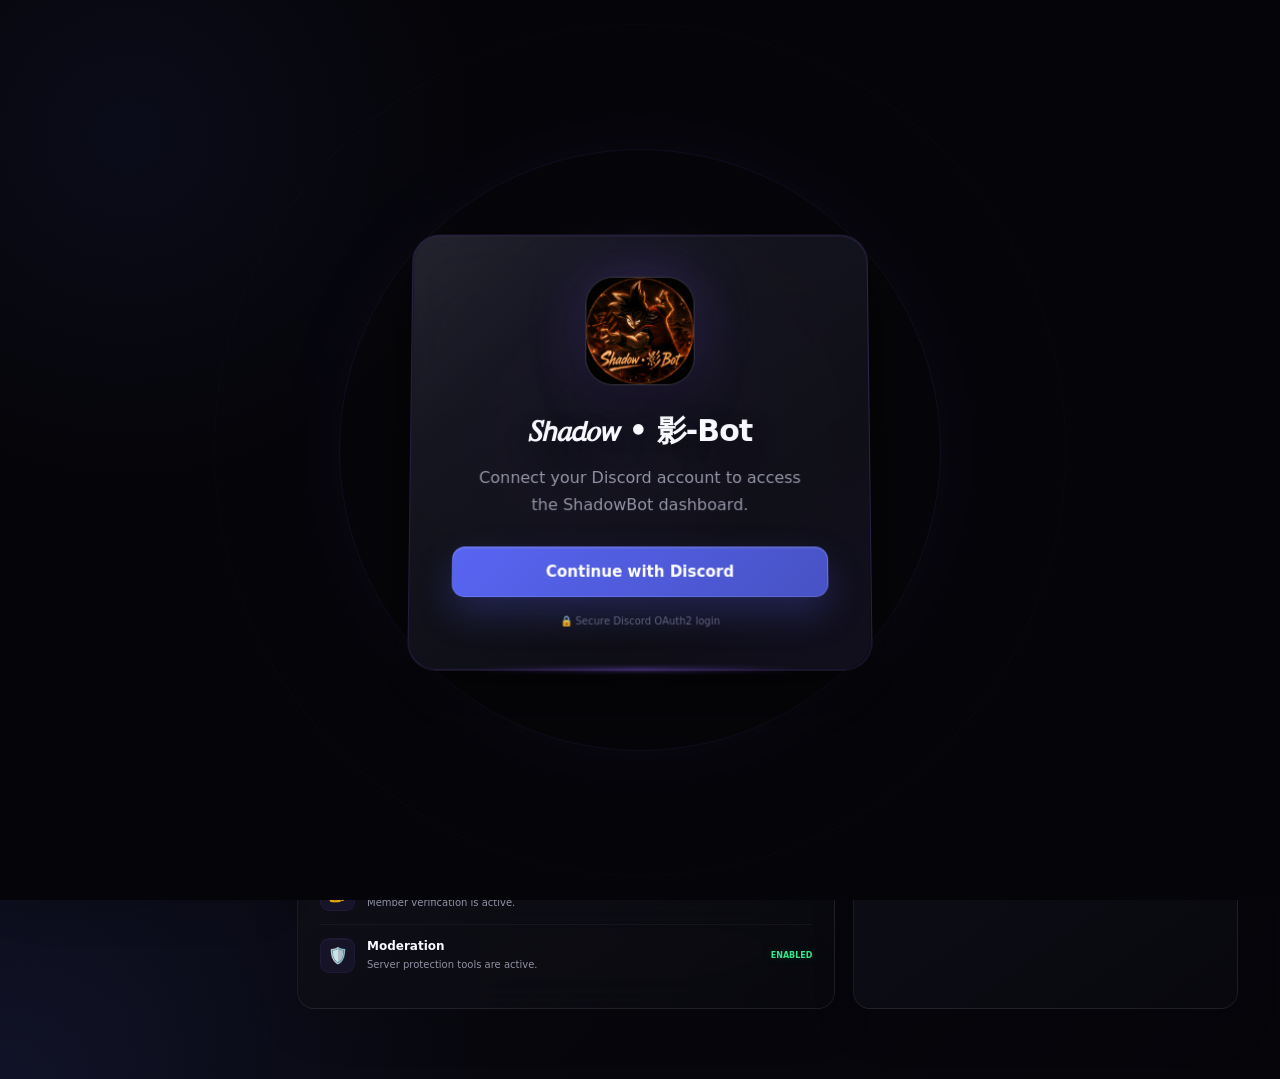
==== commit 919ed228: "Update index.html" ====
--- a/index.html
+++ b/index.html
@@ -5,7 +5,7 @@
     <meta charset="UTF-8">
     <meta name="viewport" content="width=device-width, initial-scale=1.0">
 
-<title>𝑆𝘩𝑎𝘥𝑜𝘸 • 影-Bot | Discord Dashboard</title>
+<title>𝑆𝘩𝑎𝘥𝘰𝘸 • 影-Bot | Discord Dashboard</title>
 
 <meta
     name="description"
@@ -85,892 +85,17 @@
 
 <link rel="stylesheet" href="style.css">
 
-<style>
-    #serverScreen {
-        position: fixed;
-        inset: 0;
-        z-index: 99998;
-
-        display: none;
-
-        align-items: flex-start;
-        justify-content: center;
-
-        padding: 60px 25px;
-        overflow-y: auto;
-
-        opacity: 1;
-
-        background:
-            radial-gradient(
-                circle at 50% 15%,
-                rgba(139,92,246,.15),
-                transparent 35%
-            ),
-            radial-gradient(
-                circle at 10% 90%,
-                rgba(88,101,242,.08),
-                transparent 30%
-            ),
-            #08080d;
-
-        transition: opacity .18s ease;
-    }
-
-    .server-select-card {
-        position: relative;
-
-        width: min(900px, 100%);
-
-        background:
-            linear-gradient(
-                145deg,
-                rgba(23,23,32,.98),
-                rgba(11,11,17,.98)
-            );
-
-        border:
-            1px solid rgba(139,92,246,.18);
-
-        border-radius:
-            24px;
-
-        padding:
-            30px;
-
-        box-shadow:
-            0 30px 100px rgba(0,0,0,.65),
-            0 0 60px rgba(139,92,246,.08);
-
-        backdrop-filter:
-            blur(20px);
-
-        animation:
-            serverCardIn .5s ease;
-
-        overflow:
-            hidden;
-    }
-
-    .server-select-card::before {
-        content: "";
-
-        position: absolute;
-        inset: 0;
-
-        pointer-events: none;
-
-        background:
-            linear-gradient(
-                120deg,
-                rgba(139,92,246,.07),
-                transparent 35%,
-                transparent 65%,
-                rgba(88,101,242,.04)
-            );
-    }
-
-    @keyframes serverCardIn {
-        from {
-            opacity: 0;
-            transform:
-                translateY(25px)
-                scale(.98);
-        }
-
-        to {
-            opacity: 1;
-            transform:
-                translateY(0)
-                scale(1);
-        }
-    }
-
-    .server-heading {
-        position: relative;
-
-        display: flex;
-        align-items: center;
-
-        gap: 16px;
-
-        margin-bottom:
-            22px;
-    }
-
-    .server-heading img {
-        width: 64px;
-        height: 64px;
-
-        object-fit:
-            cover;
-
-        flex-shrink:
-            0;
-
-        border-radius:
-            18px;
-
-        border:
-            1px solid rgba(255,255,255,.1);
-
-        box-shadow:
-            0 0 30px rgba(139,92,246,.2);
-    }
-
-    .server-heading h1 {
-        margin:
-            0 0 5px;
-
-        color:
-            white;
-
-        font-size:
-            27px;
-    }
-
-    .server-heading p {
-        margin:
-            0;
-
-        color:
-            #a1a1aa;
-
-        font-size:
-            14px;
-    }
-
-    .server-search {
-        position:
-            relative;
-
-        margin-bottom:
-            20px;
-    }
-
-    .server-search input {
-        width:
-            100%;
-
-        box-sizing:
-            border-box;
-
-        padding:
-            14px 18px 14px 46px;
-
-        border:
-            1px solid rgba(255,255,255,.08);
-
-        outline:
-            none;
-
-        border-radius:
-            13px;
-
-        background:
-            rgba(255,255,255,.04);
-
-        color:
-            white;
-
-        font-size:
-            14px;
-
-        transition:
-            .2s ease;
-    }
-
-    .server-search input::placeholder {
-        color:
-            #71717a;
-    }
-
-    .server-search input:focus {
-        border-color:
-            rgba(139,92,246,.55);
-
-        box-shadow:
-            0 0 0 3px rgba(139,92,246,.08);
-    }
-
-    .server-search-icon {
-        position:
-            absolute;
-
-        left:
-            17px;
-
-        top:
-            50%;
-
-        transform:
-            translateY(-50%);
-
-        color:
-            #71717a;
-
-        font-size:
-            17px;
-
-        pointer-events:
-            none;
-    }
-
-    #serverList {
-        position:
-            relative;
-
-        display:
-            grid;
-
-        grid-template-columns:
-            repeat(2,minmax(0,1fr));
-
-        gap:
-            14px;
-    }
-
-    .server-card {
-        display:
-            flex;
-
-        align-items:
-            center;
-
-        gap:
-            14px;
-
-        min-width:
-            0;
-
-        padding:
-            15px;
-
-        border:
-            1px solid rgba(255,255,255,.07);
-
-        border-radius:
-            17px;
-
-        background:
-            linear-gradient(
-                145deg,
-                rgba(255,255,255,.045),
-                rgba(255,255,255,.018)
-            );
-
-        transition:
-            transform .2s ease,
-            border-color .2s ease,
-            background .2s ease,
-            box-shadow .2s ease;
-
-        overflow:
-            hidden;
-    }
-
-    .server-card:hover {
-        transform:
-            translateY(-2px);
-
-        border-color:
-            rgba(139,92,246,.4);
-
-        background:
-            linear-gradient(
-                145deg,
-                rgba(139,92,246,.09),
-                rgba(255,255,255,.025)
-            );
-
-        box-shadow:
-            0 18px 45px rgba(0,0,0,.25);
-    }
-
-    .server-icon {
-        width:
-            58px;
-
-        height:
-            58px;
-
-        flex-shrink:
-            0;
-
-        object-fit:
-            cover;
-
-        border-radius:
-            17px;
-
-        background:
-            #18181f;
-
-        border:
-            1px solid rgba(255,255,255,.08);
-
-        box-shadow:
-            0 5px 20px rgba(0,0,0,.25);
-    }
-
-    .server-info {
-        min-width:
-            0;
-
-        flex:
-            1;
-    }
-
-    .server-name {
-        display:
-            block;
-
-        color:
-            white;
-
-        font-weight:
-            700;
-
-        font-size:
-            15px;
-
-        white-space:
-            nowrap;
-
-        overflow:
-            hidden;
-
-        text-overflow:
-            ellipsis;
-
-        margin-bottom:
-            7px;
-    }
-
-    .server-badges {
-        display:
-            flex;
-
-        align-items:
-            center;
-
-        flex-wrap:
-            wrap;
-
-        gap:
-            5px;
-    }
-
-    .server-badge {
-        display:
-            inline-flex;
-
-        align-items:
-            center;
-
-        padding:
-            4px 7px;
-
-        border-radius:
-            6px;
-
-        font-size:
-            10px;
-
-        font-weight:
-            700;
-
-        letter-spacing:
-            .2px;
-
-        white-space:
-            nowrap;
-    }
-
-    .server-badge.owner {
-        color:
-            #f5d0fe;
-
-        background:
-            rgba(168,85,247,.14);
-
-        border:
-            1px solid rgba(168,85,247,.2);
-    }
-
-    .server-badge.admin {
-        color:
-            #c4b5fd;
-
-        background:
-            rgba(139,92,246,.14);
-
-        border:
-            1px solid rgba(139,92,246,.2);
-    }
-
-    .server-badge.bot {
-        color:
-            #86efac;
-
-        background:
-            rgba(34,197,94,.10);
-
-        border:
-            1px solid rgba(34,197,94,.18);
-    }
-
-    .server-badge.not-installed {
-        color:
-            #fbbf24;
-
-        background:
-            rgba(245,158,11,.10);
-
-        border:
-            1px solid rgba(245,158,11,.18);
-    }
-
-    .manage-server-btn {
-        flex-shrink:
-            0;
-
-        border:
-            0;
-
-        border-radius:
-            10px;
-
-        padding:
-            10px 14px;
-
-        background:
-            linear-gradient(
-                135deg,
-                #8b5cf6,
-                #6d28d9
-            );
-
-        color:
-            white;
-
-        font-size:
-            12px;
-
-        font-weight:
-            700;
-
-        cursor:
-            pointer;
-
-        transition:
-            .2s ease;
-
-        box-shadow:
-            0 6px 20px rgba(139,92,246,.15);
-    }
-
-    .manage-server-btn:hover {
-        transform:
-            translateY(-2px);
-
-        filter:
-            brightness(1.12);
-
-        box-shadow:
-            0 8px 25px rgba(139,92,246,.25);
-    }
-
-    .server-empty {
-        grid-column:
-            1 / -1;
-
-        padding:
-            45px 20px;
-
-        text-align:
-            center;
-
-        color:
-            #71717a;
-    }
-
-    .server-empty-icon {
-        font-size:
-            40px;
-
-        margin-bottom:
-            10px;
-    }
-
-    .server-empty h3 {
-        margin:
-            0 0 5px;
-
-        color:
-            #d4d4d8;
-    }
-
-    .server-empty p {
-        margin:
-            0;
-
-        font-size:
-            13px;
-    }
-
-    #loginScreen {
-        position:
-            fixed;
-
-        inset:
-            0;
-
-        z-index:
-            99999;
-
-        display:
-            flex;
-
-        align-items:
-            center;
-
-        justify-content:
-            center;
-
-        overflow:
-            hidden;
-
-        background:
-            radial-gradient(
-                circle at 50% 45%,
-                rgba(139,92,246,.14),
-                transparent 28%
-            ),
-            radial-gradient(
-                circle at 20% 20%,
-                rgba(109,61,240,.08),
-                transparent 25%
-            ),
-            #08080d;
-    }
-
-    #loginScreen::before {
-        content:
-            "";
-
-        position:
-            absolute;
-
-        width:
-            500px;
-
-        height:
-            500px;
-
-        border-radius:
-            50%;
-
-        border:
-            1px solid rgba(139,92,246,.08);
-
-        animation:
-            loginOrb 10s linear infinite;
-    }
-
-    #loginScreen::after {
-        content:
-            "";
-
-        position:
-            absolute;
-
-        width:
-            700px;
-
-        height:
-            700px;
-
-        border-radius:
-            50%;
-
-        border:
-            1px solid rgba(255,255,255,.025);
-
-        animation:
-            loginOrb 16s linear infinite reverse;
-    }
-
-    @keyframes loginOrb {
-        from {
-            transform:
-                rotate(0deg)
-                scale(1);
-        }
-
-        50% {
-            transform:
-                rotate(180deg)
-                scale(1.08);
-        }
-
-        to {
-            transform:
-                rotate(360deg)
-                scale(1);
-        }
-    }
-
-    .login-card {
-        position:
-            relative;
-
-        z-index:
-            2;
-
-        width:
-            min(430px,calc(100% - 40px));
-
-        padding:
-            42px 34px;
-
-        text-align:
-            center;
-
-        border-radius:
-            24px;
-
-        background:
-            linear-gradient(
-                145deg,
-                rgba(24,24,34,.96),
-                rgba(13,13,20,.96)
-            );
-
-        border:
-            1px solid rgba(139,92,246,.18);
-
-        box-shadow:
-            0 30px 100px rgba(0,0,0,.65),
-            0 0 70px rgba(139,92,246,.08);
-
-        backdrop-filter:
-            blur(20px);
-
-        animation:
-            loginCardIn .7s cubic-bezier(.2,.8,.2,1);
-    }
-
-    @keyframes loginCardIn {
-        from {
-            opacity:
-                0;
-
-            transform:
-                translateY(30px)
-                scale(.96);
-        }
-
-        to {
-            opacity:
-                1;
-
-            transform:
-                translateY(0)
-                scale(1);
-        }
-    }
-
-    .login-logo {
-        position:
-            relative;
-
-        z-index:
-            2;
-
-        width:
-            100px;
-
-        height:
-            100px;
-
-        object-fit:
-            cover;
-
-        border-radius:
-            25px;
-
-        margin-bottom:
-            20px;
-
-        border:
-            1px solid rgba(255,255,255,.1);
-
-        box-shadow:
-            0 0 45px rgba(139,92,246,.25);
-    }
-
-    .login-card h1 {
-        position:
-            relative;
-
-        z-index:
-            2;
-
-        margin:
-            0 0 10px;
-
-        color:
-            white;
-
-        font-size:
-            28px;
-    }
-
-    .login-card p {
-        position:
-            relative;
-
-        z-index:
-            2;
-
-        margin:
-            0 auto 28px;
-
-        max-width:
-            330px;
-
-        color:
-            #a1a1aa;
-
-        line-height:
-            1.6;
-    }
-
-    .discord-login-btn {
-        position:
-            relative;
-
-        z-index:
-            2;
-
-        width:
-            100%;
-
-        border:
-            1px solid rgba(255,255,255,.1);
-
-        border-radius:
-            12px;
-
-        padding:
-            14px 18px;
-
-        background:
-            linear-gradient(
-                135deg,
-                #5865f2,
-                #4752c4
-            );
-
-        color:
-            white;
-
-        font-size:
-            15px;
-
-        font-weight:
-            700;
-
-        cursor:
-            pointer;
-
-        transition:
-            transform .25s ease,
-            filter .25s ease,
-            box-shadow .25s ease;
-    }
-
-    .discord-login-btn:hover {
-        transform:
-            translateY(-3px);
-
-        filter:
-            brightness(1.1);
-
-        box-shadow:
-            0 15px 40px rgba(88,101,242,.3);
-    }
-
-    .login-small {
-        position:
-            relative;
-
-        z-index:
-            2;
-
-        display:
-            block;
-
-        margin-top:
-            18px;
-
-        color:
-            #71717a;
-
-        font-size:
-            11px;
-    }
-
-    @media (max-width: 700px) {
-        #serverScreen {
-            padding:
-                25px 15px;
-        }
-
-        .server-select-card {
-            padding:
-                20px;
-        }
-
-        #serverList {
-            grid-template-columns:
-                1fr;
-        }
-
-        .server-heading h1 {
-            font-size:
-                23px;
-        }
-    }
-
-    @media (max-width: 430px) {
-        .server-card {
-            padding:
-                12px;
-        }
-
-        .server-icon {
-            width:
-                50px;
-
-            height:
-                50px;
-        }
-
-        .manage-server-btn {
-            padding:
-                9px 10px;
-        }
-    }
-</style>
-
 </head>
 
 <body>
 
+<!-- =========================================================
+     LOGIN SCREEN
+========================================================= -->
+
 <div id="loginScreen">
-    <div class="login-card">
+
+<div class="login-card">
 
     <img
         class="login-logo"
@@ -1001,6 +126,10 @@
 </div>
 
 </div>
+
+<!-- =========================================================
+     SERVER SELECTOR
+========================================================= -->
 
 <div id="serverScreen">
 
@@ -1049,7 +178,15 @@
 
 </div>
 
+<!-- =========================================================
+     DASHBOARD LOADER
+========================================================= -->
+
 <div class="dashboard-loader"></div>
+
+<!-- =========================================================
+     SIDEBAR
+========================================================= -->
 
 <aside class="sidebar">
 
@@ -1077,6 +214,7 @@
     </div>
 
 </div>
+
 
 <nav>
 
@@ -1138,6 +276,7 @@
 
 </nav>
 
+
 <div class="sidebar-bottom">
 
     <div class="bot-status">
@@ -1168,7 +307,13 @@
 
 </aside>
 
+<!-- =========================================================
+     MAIN DASHBOARD
+========================================================= -->
+
 <main class="main">
+
+<!-- TOPBAR -->
 
 <header class="topbar">
 
@@ -1183,6 +328,7 @@
         </h2>
 
     </div>
+
 
     <div class="user-area">
 
@@ -1208,6 +354,11 @@
     </div>
 
 </header>
+
+
+<!-- =====================================================
+     OVERVIEW
+===================================================== -->
 
 <section
     id="overview"
@@ -1246,6 +397,7 @@
 
         </div>
 
+
         <div class="hero-symbol">
 
             <img
@@ -1257,6 +409,9 @@
 
     </div>
 
+
+    <!-- STATS -->
+
     <div class="stats-grid">
 
         <div class="stat-card">
@@ -1279,6 +434,7 @@
 
         </div>
 
+
         <div class="stat-card">
 
             <div class="stat-icon">
@@ -1299,6 +455,7 @@
 
         </div>
 
+
         <div class="stat-card">
 
             <div class="stat-icon">
@@ -1319,6 +476,7 @@
 
         </div>
 
+
         <div class="stat-card">
 
             <div class="stat-icon">
@@ -1341,7 +499,13 @@
 
     </div>
 
+
+    <!-- CONTENT -->
+
     <div class="content-grid">
+
+
+        <!-- FEATURES -->
 
         <div class="panel">
 
@@ -1361,6 +525,7 @@
 
             </div>
 
+
             <div class="feature-list">
 
                 <div class="feature">
@@ -1385,6 +550,7 @@
 
                 </div>
 
+
                 <div class="feature">
 
                     <span>🎮</span>
@@ -1407,6 +573,7 @@
 
                 </div>
 
+
                 <div class="feature">
 
                     <span>🗳️</span>
@@ -1429,6 +596,7 @@
 
                 </div>
 
+
                 <div class="feature">
 
                     <span>🔐</span>
@@ -1451,6 +619,7 @@
 
                 </div>
 
+
                 <div class="feature">
 
                     <span>🛡️</span>
@@ -1477,6 +646,9 @@
 
         </div>
 
+
+        <!-- QUICK ACTIONS -->
+
         <div class="panel">
 
             <div class="panel-header">
@@ -1495,6 +667,7 @@
 
             </div>
 
+
             <div class="quick-actions">
 
                 <button onclick="showPage('xp')">
@@ -1521,6 +694,11 @@
 
 </section>
 
+
+<!-- =====================================================
+     SERVER
+===================================================== -->
+
 <section
     id="server"
     class="page"
@@ -1537,6 +715,7 @@
         </p>
 
     </div>
+
 
     <div class="settings-grid">
 
@@ -1567,6 +746,7 @@
 
         </div>
 
+
         <div class="panel setting-card">
 
             <span class="big-icon">
@@ -1594,6 +774,7 @@
 
         </div>
 
+
         <div class="panel setting-card">
 
             <span class="big-icon">
@@ -1621,6 +802,7 @@
 
         </div>
 
+
         <div class="panel setting-card">
 
             <span class="big-icon">
@@ -1645,6 +827,11 @@
 
 </section>
 
+
+<!-- =====================================================
+     XP
+===================================================== -->
+
 <section
     id="xp"
     class="page"
@@ -1661,6 +848,7 @@
         </p>
 
     </div>
+
 
     <div class="panel">
 
@@ -1692,6 +880,7 @@
 
         </div>
 
+
         <div class="setting-row">
 
             <div>
@@ -1714,6 +903,7 @@
 
         </div>
 
+
         <div class="setting-row">
 
             <div>
@@ -1736,6 +926,7 @@
 
         </div>
 
+
         <div class="setting-row">
 
             <div>
@@ -1762,6 +953,7 @@
             </label>
 
         </div>
+
 
         <button
             class="primary-btn"
@@ -1774,6 +966,11 @@
 
 </section>
 
+
+<!-- =====================================================
+     GAMES
+===================================================== -->
+
 <section
     id="games"
     class="page"
@@ -1791,6 +988,7 @@
 
     </div>
 
+
     <div class="stats-grid">
 
         <div class="stat-card">
@@ -1813,6 +1011,7 @@
 
         </div>
 
+
         <div class="stat-card">
 
             <div class="stat-icon">
@@ -1833,6 +1032,7 @@
 
         </div>
 
+
         <div class="stat-card">
 
             <div class="stat-icon">
@@ -1854,6 +1054,7 @@
         </div>
 
     </div>
+
 
     <div class="panel game-panel">
 
@@ -1892,6 +1093,7 @@
 
         </div>
 
+
         <div class="game-row">
 
             <div>
@@ -1927,6 +1129,7 @@
 
         </div>
 
+
         <div class="game-row">
 
             <div>
@@ -1966,6 +1169,11 @@
 
 </section>
 
+
+<!-- =====================================================
+     MODERATION
+===================================================== -->
+
 <section
     id="moderation"
     class="page"
@@ -1982,6 +1190,7 @@
         </p>
 
     </div>
+
 
     <div class="settings-grid">
 
@@ -2012,6 +1221,7 @@
 
         </div>
 
+
         <div class="panel setting-card">
 
             <span class="big-icon">
@@ -2039,6 +1249,7 @@
 
         </div>
 
+
         <div class="panel setting-card">
 
             <span class="big-icon">
@@ -2066,6 +1277,7 @@
 
         </div>
 
+
         <div class="panel setting-card">
 
             <span class="big-icon">
@@ -2097,6 +1309,11 @@
 
 </section>
 
+
+<!-- =====================================================
+     VERIFICATION
+===================================================== -->
+
 <section
     id="verification"
     class="page"
@@ -2113,6 +1330,7 @@
         </p>
 
     </div>
+
 
     <div class="panel">
 
@@ -2143,6 +1361,7 @@
 
         </div>
 
+
         <div class="setting-row">
 
             <div>
@@ -2175,6 +1394,7 @@
 
         </div>
 
+
         <div class="setting-row">
 
             <div>
@@ -2206,6 +1426,7 @@
             </select>
 
         </div>
+
 
         <button
             class="primary-btn"
@@ -2218,6 +1439,11 @@
 
 </section>
 
+
+<!-- =====================================================
+     POLLS
+===================================================== -->
+
 <section
     id="polls"
     class="page"
@@ -2235,11 +1461,13 @@
 
     </div>
 
+
     <div class="panel">
 
         <h3>
             Create Poll
         </h3>
+
 
         <input
             class="text-input"
@@ -2247,6 +1475,7 @@
             placeholder="Enter your poll question..."
         >
 
+
         <div class="poll-options">
 
             <input
@@ -2260,6 +1489,7 @@
             >
 
         </div>
+
 
         <button
             class="primary-btn"
@@ -2268,11 +1498,17 @@
             🗳️ Create Poll
         </button>
 
+
         <div id="pollMessage"></div>
 
     </div>
 
 </section>
+
+
+<!-- =====================================================
+     SETTINGS
+===================================================== -->
 
 <section
     id="settings"
@@ -2290,6 +1526,7 @@
         </p>
 
     </div>
+
 
     <div class="panel">
 
@@ -2324,6 +1561,7 @@
 
         </div>
 
+
         <div class="setting-row">
 
             <div>
@@ -2351,6 +1589,7 @@
 
         </div>
 
+
         <div class="setting-row">
 
             <div>
@@ -2377,6 +1616,7 @@
             </label>
 
         </div>
+
 
         <button
             class="primary-btn"
@@ -2391,6 +1631,10 @@
 
 </main>
 
+<!-- =========================================================
+     TOAST
+========================================================= -->
+
 <div
     id="toast"
     class="toast"
@@ -2398,6 +1642,10 @@
     Settings saved successfully! ✓
 </div>
 
+<!-- =========================================================
+     JAVASCRIPT
+========================================================= -->
+
 <script src="script.js"></script>
 
 </body>
--- a/style.css
+++ b/style.css
@@ -1,6 +1,6 @@
 /* =========================================================
-   🌑 SHADOW • 影 — SHADOWDASHBOARD
-   Premium UI stylesheet
+   🌑 SHADOW • 影 — SHADOWDASHBOARD 3D
+   Premium 3D / Glass / Depth UI
 ========================================================= */
 
 * {
@@ -10,49 +10,39 @@
 }
 
 :root {
-    --bg: #06060b;
+    --bg: #050509;
     --bg2: #090910;
-    --sidebar: rgba(9, 9, 16, 0.92);
-
-    --card: rgba(17, 17, 27, 0.78);
-    --card-solid: #11111a;
-    --card2: #151522;
-
-    --border: rgba(255, 255, 255, 0.07);
-    --border-soft: rgba(255, 255, 255, 0.045);
-    --border-hover: rgba(139, 92, 246, 0.42);
-
-    --text: #f8f8fc;
-    --text-soft: #d9d9e2;
-    --muted: #898999;
-    --muted2: #5e5e6d;
+    --panel: rgba(16, 16, 26, 0.72);
+    --panel-solid: #11111b;
+    --panel-light: rgba(25, 25, 39, 0.82);
+
+    --border: rgba(255,255,255,.075);
+    --border-strong: rgba(139,92,246,.32);
+
+    --text: #f8f8ff;
+    --muted: #9191a4;
+    --muted2: #626276;
 
     --purple: #8b5cf6;
-    --purple2: #6d3df0;
-    --purple3: #5b21b6;
-    --purple-light: #b49aff;
-
+    --purple2: #6d28d9;
+    --purple3: #4c1d95;
+    --purple-light: #bca7ff;
+
+    --blue: #5865f2;
     --green: #36e58a;
     --red: #ff4d67;
     --yellow: #fbbf24;
 
-    --shadow-sm:
-        0 10px 30px rgba(0, 0, 0, 0.2);
-
     --shadow:
-        0 25px 70px rgba(0, 0, 0, 0.4);
-
-    --shadow-lg:
-        0 35px 100px rgba(0, 0, 0, 0.55);
-
-    --radius-sm: 10px;
-    --radius-md: 15px;
-    --radius-lg: 20px;
-    --radius-xl: 26px;
-
-    --ease: cubic-bezier(0.2, 0.8, 0.2, 1);
-}
-
+        0 25px 70px rgba(0,0,0,.42);
+
+    --shadow-3d:
+        0 35px 90px rgba(0,0,0,.48),
+        0 15px 35px rgba(0,0,0,.24);
+
+    --ease:
+        cubic-bezier(.2,.8,.2,1);
+}
 
 /* =========================================================
    BASE
@@ -65,6 +55,8 @@
 body {
     min-height: 100vh;
     overflow-x: hidden;
+
+    color: var(--text);
 
     font-family:
         Inter,
@@ -77,25 +69,102 @@
         Helvetica,
         sans-serif;
 
-    color: var(--text);
-
     background:
         radial-gradient(
-            circle at 75% 0%,
-            rgba(139, 92, 246, 0.13),
+            circle at 80% -10%,
+            rgba(139,92,246,.20),
             transparent 28%
         ),
         radial-gradient(
-            circle at 5% 90%,
-            rgba(91, 33, 182, 0.08),
-            transparent 28%
+            circle at 0% 100%,
+            rgba(88,101,242,.11),
+            transparent 30%
         ),
         radial-gradient(
-            circle at 50% 50%,
-            rgba(124, 58, 237, 0.025),
+            circle at 50% 40%,
+            rgba(109,40,217,.035),
             transparent 40%
         ),
-        var(--bg);
+        linear-gradient(
+            135deg,
+            #040407,
+            #08080e 48%,
+            #05050a
+        );
+}
+
+body::before {
+    content: "";
+
+    position: fixed;
+    inset: 0;
+
+    pointer-events: none;
+
+    z-index: -10;
+
+    background:
+        linear-gradient(
+            rgba(255,255,255,.018) 1px,
+            transparent 1px
+        ),
+        linear-gradient(
+            90deg,
+            rgba(255,255,255,.018) 1px,
+            transparent 1px
+        );
+
+    background-size: 50px 50px;
+
+    mask-image:
+        radial-gradient(
+            circle at center,
+            black 0%,
+            rgba(0,0,0,.9) 40%,
+            transparent 85%
+        );
+}
+
+body::after {
+    content: "";
+
+    position: fixed;
+
+    width: 650px;
+    height: 650px;
+
+    top: -300px;
+    right: -200px;
+
+    border-radius: 50%;
+
+    pointer-events: none;
+
+    z-index: -9;
+
+    background:
+        radial-gradient(
+            circle,
+            rgba(139,92,246,.13),
+            transparent 65%
+        );
+
+    filter: blur(35px);
+
+    animation:
+        worldGlow 10s ease-in-out infinite;
+}
+
+@keyframes worldGlow {
+    0%,100% {
+        transform: translate3d(0,0,0) scale(1);
+        opacity: .65;
+    }
+
+    50% {
+        transform: translate3d(-40px,35px,0) scale(1.12);
+        opacity: 1;
+    }
 }
 
 button,
@@ -114,109 +183,80 @@
 }
 
 ::selection {
-    background: rgba(139, 92, 246, 0.3);
+    background: rgba(139,92,246,.3);
     color: white;
 }
 
-
 /* =========================================================
-   AMBIENT BACKGROUND
+   AMBIENT
 ========================================================= */
 
 .ambient {
     position: fixed;
 
-    width: 450px;
-    height: 450px;
-
     border-radius: 50%;
 
+    pointer-events: none;
+
     filter: blur(120px);
 
-    pointer-events: none;
-
-    opacity: 0.12;
-
-    z-index: -5;
+    opacity: .11;
+
+    z-index: -8;
 
     animation:
         ambientFloat 12s ease-in-out infinite;
 }
 
 .ambient-one {
+    width: 480px;
+    height: 480px;
+
+    top: -200px;
+    right: -120px;
+
     background: var(--purple);
-
-    top: -180px;
-    right: -100px;
 }
 
 .ambient-two {
+    width: 420px;
+    height: 420px;
+
+    bottom: -220px;
+    left: -160px;
+
     background: #4f46e5;
 
-    bottom: -220px;
-    left: -150px;
-
-    animation-delay: -5s;
+    animation-delay: -4s;
 }
 
 .ambient-three {
+    width: 260px;
+    height: 260px;
+
+    top: 40%;
+    right: 25%;
+
     background: #7c3aed;
 
-    top: 45%;
-    right: 25%;
-
-    width: 250px;
-    height: 250px;
-
-    opacity: 0.06;
+    opacity: .055;
 
     animation-delay: -8s;
 }
 
 @keyframes ambientFloat {
-    0%,
-    100% {
+    0%,100% {
         transform:
-            translate3d(0, 0, 0);
+            translate3d(0,0,0)
+            scale(1);
     }
 
     50% {
         transform:
-            translate3d(30px, -25px, 0);
-    }
-}
-
-.grid-overlay {
-    position: fixed;
-    inset: 0;
-
-    pointer-events: none;
-
-    z-index: -4;
-
-    opacity: 0.1;
-
-    background-image:
-        linear-gradient(
-            rgba(255, 255, 255, 0.025) 1px,
-            transparent 1px
-        ),
-        linear-gradient(
-            90deg,
-            rgba(255, 255, 255, 0.025) 1px,
-            transparent 1px
-        );
-
-    background-size: 55px 55px;
-
-    mask-image:
-        linear-gradient(
-            to bottom,
-            black,
-            transparent 88%
-        );
-}
-
+            translate3d(35px,-25px,0)
+            scale(1.08);
+    }
+}
 
 /* =========================================================
    LOGIN
@@ -232,61 +272,109 @@
     align-items: center;
     justify-content: center;
 
+    padding: 25px;
+
     overflow: hidden;
-
-    padding: 20px;
 
     background:
         radial-gradient(
             circle at center,
-            rgba(139, 92, 246, 0.14),
-            transparent 34%
+            rgba(139,92,246,.17),
+            transparent 30%
         ),
         radial-gradient(
-            circle at 20% 15%,
-            rgba(88, 101, 242, 0.05),
+            circle at 10% 15%,
+            rgba(88,101,242,.07),
             transparent 25%
         ),
-        rgba(5, 5, 9, 0.975);
-
-    backdrop-filter: blur(14px);
+        #050509;
+
+    perspective: 1400px;
+}
+
+#loginScreen::before {
+    content: "";
+
+    position: absolute;
+
+    width: 600px;
+    height: 600px;
+
+    border-radius: 50%;
+
+    border:
+        1px solid rgba(139,92,246,.09);
+
+    box-shadow:
+        0 0 80px rgba(139,92,246,.05);
+
+    animation:
+        loginOrb 12s linear infinite;
+}
+
+#loginScreen::after {
+    content: "";
+
+    position: absolute;
+
+    width: 850px;
+    height: 850px;
+
+    border-radius: 50%;
+
+    border:
+        1px dashed rgba(255,255,255,.025);
+
+    animation:
+        loginOrbReverse 18s linear infinite;
+}
+
+@keyframes loginOrb {
+    to {
+        transform: rotate(360deg);
+    }
+}
+
+@keyframes loginOrbReverse {
+    to {
+        transform: rotate(-360deg);
+    }
 }
 
 .login-card {
     position: relative;
-
-    width: min(
-        450px,
-        calc(100% - 10px)
-    );
-
-    padding:
-        44px 36px 36px;
+    z-index: 2;
+
+    width: min(460px, 100%);
+
+    padding: 42px;
 
     text-align: center;
 
-    border-radius: var(--radius-xl);
+    border:
+        1px solid rgba(139,92,246,.2);
+
+    border-radius: 28px;
 
     background:
         linear-gradient(
             145deg,
-            rgba(28, 28, 41, 0.97),
-            rgba(11, 11, 17, 0.985)
+            rgba(29,29,44,.82),
+            rgba(10,10,16,.9)
         );
 
-    border:
-        1px solid rgba(139, 92, 246, 0.14);
-
-    box-shadow:
-        0 40px 110px rgba(0, 0, 0, 0.68),
-        0 0 90px rgba(139, 92, 246, 0.08);
-
     backdrop-filter: blur(25px);
 
-    overflow: hidden;
+    box-shadow:
+        var(--shadow-3d),
+        inset 0 1px 0 rgba(255,255,255,.055);
+
+    transform:
+        perspective(1200px)
+        rotateX(2deg);
 
     animation:
-        loginCardIn 0.7s var(--ease);
+        loginIn .8s var(--ease);
 }
 
 .login-card::before {
@@ -294,20 +382,20 @@
 
     position: absolute;
 
-    top: -140px;
-    right: -120px;
-
-    width: 280px;
-    height: 280px;
-
-    border-radius: 50%;
-
-    background:
-        rgba(139, 92, 246, 0.1);
-
-    filter: blur(75px);
+    inset: 1px;
+
+    border-radius: 27px;
 
     pointer-events: none;
+
+    background:
+        linear-gradient(
+            135deg,
+            rgba(255,255,255,.045),
+            transparent 25%,
+            transparent 70%,
+            rgba(139,92,246,.06)
+        );
 }
 
 .login-card::after {
@@ -315,119 +403,98 @@
 
     position: absolute;
 
-    left: 15%;
-    right: 15%;
-    bottom: 0;
-
-    height: 1px;
+    left: 14%;
+    right: 14%;
+    bottom: -1px;
+
+    height: 2px;
 
     background:
         linear-gradient(
             90deg,
             transparent,
-            rgba(139, 92, 246, 0.65),
+            var(--purple),
             transparent
         );
 
-    opacity: 0.6;
-}
-
-@keyframes loginCardIn {
+    filter:
+        blur(2px);
+
+    opacity: .8;
+}
+
+@keyframes loginIn {
     from {
         opacity: 0;
 
         transform:
-            translateY(28px)
-            scale(0.96);
+            perspective(1200px)
+            translateY(35px)
+            rotateX(8deg)
+            scale(.94);
     }
 
     to {
         opacity: 1;
 
         transform:
-            translateY(0)
+            perspective(1200px)
+            rotateX(2deg)
             scale(1);
     }
 }
 
-.login-logo-wrap {
+.login-logo {
     width: 110px;
     height: 110px;
 
-    margin: 0 auto 20px;
-
-    padding: 4px;
-
-    border-radius: 30px;
-
-    background:
-        linear-gradient(
-            135deg,
-            var(--purple),
-            rgba(139, 92, 246, 0.15),
-            var(--purple2)
-        );
-
-    box-shadow:
-        0 0 50px rgba(139, 92, 246, 0.22);
+    object-fit: cover;
+
+    margin-bottom: 22px;
+
+    border-radius: 28px;
+
+    border:
+        1px solid rgba(255,255,255,.14);
+
+    box-shadow:
+        0 20px 45px rgba(0,0,0,.4),
+        0 0 55px rgba(139,92,246,.28);
 
     animation:
         logoFloat 4s ease-in-out infinite;
 }
 
-.login-logo {
-    width: 100%;
-    height: 100%;
-
-    display: block;
-
-    object-fit: cover;
-
-    border-radius: 26px;
-
-    border:
-        1px solid rgba(255, 255, 255, 0.1);
-}
-
 @keyframes logoFloat {
-    0%,
-    100% {
+    0%,100% {
         transform:
-            translateY(0);
+            translateY(0)
+            rotateZ(0deg);
     }
 
     50% {
         transform:
-            translateY(-5px);
-    }
-}
-
-.login-status {
-    display: inline-flex;
-
-    align-items: center;
-    gap: 6px;
+            translateY(-7px)
+            rotateZ(1deg);
+    }
+}
+
+.login-card h1 {
+    position: relative;
 
     margin-bottom: 12px;
 
-    color: var(--green);
-
-    font-size: 9px;
-    font-weight: 800;
-
-    letter-spacing: 1.5px;
-}
-
-.login-card h1 {
-    margin-bottom: 12px;
-
     font-size: 30px;
-    line-height: 1.15;
-
-    letter-spacing: -0.7px;
+
+    letter-spacing: -.9px;
+
+    text-shadow:
+        0 10px 30px rgba(0,0,0,.3);
 }
 
 .login-card p {
+    position: relative;
+
     max-width: 340px;
 
     margin:
@@ -435,21 +502,23 @@
 
     color: var(--muted);
 
-    font-size: 13px;
     line-height: 1.7;
 }
 
 .discord-login-btn {
     position: relative;
+    z-index: 2;
 
     width: 100%;
 
-    border: 1px solid rgba(255, 255, 255, 0.08);
+    padding: 15px 18px;
+
+    border:
+        1px solid rgba(255,255,255,.1);
 
     border-radius: 13px;
 
-    padding:
-        15px 18px;
+    color: white;
 
     background:
         linear-gradient(
@@ -458,8 +527,6 @@
             #4752c4
         );
 
-    color: white;
-
     font-size: 15px;
     font-weight: 800;
 
@@ -468,12 +535,13 @@
     overflow: hidden;
 
     box-shadow:
-        0 12px 35px rgba(88, 101, 242, 0.24);
+        0 16px 35px rgba(88,101,242,.25),
+        inset 0 1px 0 rgba(255,255,255,.12);
 
     transition:
-        transform 0.25s var(--ease),
-        filter 0.25s ease,
-        box-shadow 0.25s ease;
+        transform .25s var(--ease),
+        box-shadow .25s ease,
+        filter .25s ease;
 }
 
 .discord-login-btn::before {
@@ -482,23 +550,23 @@
     position: absolute;
 
     top: 0;
-    left: -140%;
-
-    width: 75%;
+    left: -120%;
+
+    width: 70%;
     height: 100%;
 
     background:
         linear-gradient(
             90deg,
             transparent,
-            rgba(255, 255, 255, 0.28),
+            rgba(255,255,255,.25),
             transparent
         );
 
     transform: skewX(-20deg);
 
     transition:
-        left 0.65s ease;
+        left .65s ease;
 }
 
 .discord-login-btn:hover::before {
@@ -507,33 +575,15 @@
 
 .discord-login-btn:hover {
     transform:
-        translateY(-3px)
+        translateY(-4px)
         scale(1.01);
 
-    filter: brightness(1.08);
-
-    box-shadow:
-        0 18px 50px rgba(88, 101, 242, 0.34);
-}
-
-.discord-login-btn:active {
-    transform:
-        translateY(0)
-        scale(0.98);
-}
-
-.button-arrow {
-    position: absolute;
-
-    right: 18px;
-
-    transition:
-        transform 0.25s var(--ease);
-}
-
-.discord-login-btn:hover .button-arrow {
-    transform:
-        translateX(4px);
+    filter:
+        brightness(1.08);
+
+    box-shadow:
+        0 22px 45px rgba(88,101,242,.34),
+        0 0 30px rgba(88,101,242,.12);
 }
 
 .login-small {
@@ -543,94 +593,113 @@
 
     color: var(--muted2);
 
-    font-size: 11px;
-}
-
+    font-size: 10px;
+}
 
 /* =========================================================
    SERVER SELECTOR
 ========================================================= */
 
 #serverScreen {
-    display: none;
-
     position: fixed;
     inset: 0;
 
     z-index: 99998;
 
-    align-items: center;
+    display: none;
+
+    align-items: flex-start;
     justify-content: center;
 
-    padding: 28px;
+    padding: 55px 24px;
 
     overflow-y: auto;
 
     background:
         radial-gradient(
             circle at 50% 10%,
-            rgba(139, 92, 246, 0.15),
-            transparent 35%
+            rgba(139,92,246,.16),
+            transparent 34%
         ),
-        radial-gradient(
-            circle at 0% 100%,
-            rgba(88, 101, 242, 0.08),
-            transparent 30%
-        ),
-        rgba(5, 5, 10, 0.96);
-
-    backdrop-filter: blur(15px);
-
-    transition:
-        opacity 0.18s ease;
+        rgba(4,4,8,.88);
+
+    backdrop-filter: blur(18px);
+
+    perspective: 1400px;
 }
 
 .server-select-card {
     position: relative;
 
-    width: min(
-        900px,
-        100%
-    );
+    width: min(920px,100%);
 
     padding: 30px;
 
     border:
-        1px solid rgba(139, 92, 246, 0.16);
-
-    border-radius: 24px;
+        1px solid rgba(139,92,246,.2);
+
+    border-radius: 26px;
 
     background:
         linear-gradient(
             145deg,
-            rgba(25, 25, 36, 0.98),
-            rgba(10, 10, 16, 0.985)
+            rgba(25,25,39,.92),
+            rgba(8,8,14,.97)
         );
 
-    box-shadow:
-        0 35px 100px rgba(0, 0, 0, 0.65),
-        0 0 70px rgba(139, 92, 246, 0.06);
-
-    overflow: hidden;
+    backdrop-filter: blur(25px);
+
+    box-shadow:
+        var(--shadow-3d),
+        inset 0 1px 0 rgba(255,255,255,.045);
+
+    transform:
+        perspective(1200px)
+        rotateX(1deg);
+
+    animation:
+        serverIn .55s var(--ease);
 }
 
 .server-select-card::before {
     content: "";
 
     position: absolute;
-
     inset: 0;
+
+    border-radius: inherit;
 
     pointer-events: none;
 
     background:
         linear-gradient(
             120deg,
-            rgba(139, 92, 246, 0.07),
+            rgba(139,92,246,.09),
             transparent 35%,
-            transparent 65%,
-            rgba(88, 101, 242, 0.04)
+            transparent 70%,
+            rgba(88,101,242,.04)
         );
+}
+
+@keyframes serverIn {
+    from {
+        opacity: 0;
+
+        transform:
+            perspective(1200px)
+            translateY(25px)
+            rotateX(7deg)
+            scale(.97);
+    }
+
+    to {
+        opacity: 1;
+
+        transform:
+            perspective(1200px)
+            rotateX(1deg)
+            scale(1);
+    }
 }
 
 .server-heading {
@@ -639,13 +708,12 @@
     display: flex;
     align-items: center;
 
-    gap: 15px;
+    gap: 16px;
 
     margin-bottom: 22px;
 }
 
-.server-heading img,
-.server-logo {
+.server-heading img {
     width: 64px;
     height: 64px;
 
@@ -656,75 +724,71 @@
     border-radius: 18px;
 
     border:
-        1px solid rgba(255, 255, 255, 0.1);
-
-    box-shadow:
-        0 0 30px rgba(139, 92, 246, 0.16);
+        1px solid rgba(255,255,255,.12);
+
+    box-shadow:
+        0 12px 30px rgba(0,0,0,.35),
+        0 0 28px rgba(139,92,246,.18);
 }
 
 .server-heading h1 {
-    margin: 3px 0 4px;
-
-    font-size: 25px;
+    margin-bottom: 4px;
+
+    font-size: 27px;
 }
 
 .server-heading p {
     color: var(--muted);
 
-    font-size: 12px;
+    font-size: 13px;
 }
 
 .server-search {
     position: relative;
 
-    margin-bottom: 18px;
+    margin-bottom: 20px;
 }
 
 .server-search input {
     width: 100%;
 
-    padding:
-        13px 16px 13px 45px;
+    padding: 14px 18px 14px 46px;
 
     border:
         1px solid var(--border);
 
-    border-radius: 12px;
+    border-radius: 13px;
 
     outline: none;
 
     background:
-        rgba(255, 255, 255, 0.035);
+        rgba(255,255,255,.035);
 
     color: white;
 
-    font-size: 13px;
+    box-shadow:
+        inset 0 1px 0 rgba(255,255,255,.025);
 
     transition:
-        border-color 0.25s ease,
-        background 0.25s ease,
-        box-shadow 0.25s ease;
-}
-
-.server-search input::placeholder {
-    color: var(--muted2);
+        .25s ease;
 }
 
 .server-search input:focus {
-    background:
-        rgba(255, 255, 255, 0.05);
-
     border-color:
-        rgba(139, 92, 246, 0.45);
-
-    box-shadow:
-        0 0 0 4px rgba(139, 92, 246, 0.07);
+        rgba(139,92,246,.55);
+
+    background:
+        rgba(139,92,246,.045);
+
+    box-shadow:
+        0 0 0 4px rgba(139,92,246,.07),
+        0 12px 35px rgba(0,0,0,.18);
 }
 
 .server-search-icon {
     position: absolute;
 
-    left: 16px;
+    left: 17px;
     top: 50%;
 
     transform:
@@ -732,8 +796,6 @@
 
     color: var(--muted2);
 
-    font-size: 16px;
-
     pointer-events: none;
 }
 
@@ -741,9 +803,9 @@
     display: grid;
 
     grid-template-columns:
-        repeat(2, minmax(0, 1fr));
-
-    gap: 13px;
+        repeat(2,minmax(0,1fr));
+
+    gap: 14px;
 }
 
 .server-card {
@@ -752,76 +814,56 @@
     display: flex;
     align-items: center;
 
-    gap: 13px;
+    gap: 14px;
 
     min-width: 0;
 
-    padding: 14px;
+    padding: 15px;
 
     border:
-        1px solid rgba(255, 255, 255, 0.065);
-
-    border-radius: 16px;
+        1px solid rgba(255,255,255,.065);
+
+    border-radius: 17px;
 
     background:
         linear-gradient(
             145deg,
-            rgba(255, 255, 255, 0.045),
-            rgba(255, 255, 255, 0.018)
+            rgba(255,255,255,.045),
+            rgba(255,255,255,.018)
         );
 
-    overflow: hidden;
+    box-shadow:
+        0 10px 25px rgba(0,0,0,.12);
+
+    transform-style: preserve-3d;
 
     transition:
-        transform 0.25s var(--ease),
-        border-color 0.25s ease,
-        background 0.25s ease,
-        box-shadow 0.25s ease;
-}
-
-.server-card::before {
-    content: "";
-
-    position: absolute;
-
-    inset: 0;
-
-    pointer-events: none;
-
-    background:
-        radial-gradient(
-            circle at 0% 50%,
-            rgba(139, 92, 246, 0.08),
-            transparent 42%
-        );
-
-    opacity: 0;
-
-    transition:
-        opacity 0.25s ease;
+        transform .25s var(--ease),
+        border-color .25s ease,
+        box-shadow .25s ease,
+        background .25s ease;
 }
 
 .server-card:hover {
     transform:
-        translateY(-3px);
+        perspective(800px)
+        translateY(-5px)
+        rotateX(2deg)
+        rotateY(-1deg);
 
     border-color:
-        rgba(139, 92, 246, 0.35);
+        rgba(139,92,246,.38);
 
     background:
         linear-gradient(
             145deg,
-            rgba(139, 92, 246, 0.085),
-            rgba(255, 255, 255, 0.025)
+            rgba(139,92,246,.095),
+            rgba(255,255,255,.025)
         );
 
     box-shadow:
-        0 18px 45px rgba(0, 0, 0, 0.28),
-        0 0 30px rgba(139, 92, 246, 0.06);
-}
-
-.server-card:hover::before {
-    opacity: 1;
+        0 22px 45px rgba(0,0,0,.28),
+        0 0 30px rgba(139,92,246,.07);
 }
 
 .server-icon {
@@ -837,17 +879,14 @@
     background: #181820;
 
     border:
-        1px solid rgba(255, 255, 255, 0.08);
-
-    box-shadow:
-        0 7px 20px rgba(0, 0, 0, 0.25);
+        1px solid rgba(255,255,255,.09);
+
+    box-shadow:
+        0 8px 18px rgba(0,0,0,.28);
 }
 
 .server-info {
-    position: relative;
-
     min-width: 0;
-
     flex: 1;
 }
 
@@ -870,9 +909,6 @@
 
 .server-badges {
     display: flex;
-
-    align-items: center;
-
     flex-wrap: wrap;
 
     gap: 5px;
@@ -880,72 +916,66 @@
 
 .server-badge {
     display: inline-flex;
-
     align-items: center;
 
-    padding:
-        4px 7px;
+    padding: 4px 7px;
 
     border-radius: 6px;
 
     font-size: 9px;
-
     font-weight: 800;
-
-    letter-spacing: 0.2px;
-
-    white-space: nowrap;
 }
 
 .server-badge.owner {
     color: #f5d0fe;
 
     background:
-        rgba(168, 85, 247, 0.13);
+        rgba(168,85,247,.14);
 
     border:
-        1px solid rgba(168, 85, 247, 0.2);
+        1px solid rgba(168,85,247,.2);
 }
 
 .server-badge.admin {
     color: #c4b5fd;
 
     background:
-        rgba(139, 92, 246, 0.13);
+        rgba(139,92,246,.13);
 
     border:
-        1px solid rgba(139, 92, 246, 0.2);
+        1px solid rgba(139,92,246,.2);
 }
 
 .server-badge.bot {
     color: #86efac;
 
     background:
-        rgba(34, 197, 94, 0.1);
+        rgba(34,197,94,.10);
 
     border:
-        1px solid rgba(34, 197, 94, 0.18);
+        1px solid rgba(34,197,94,.18);
 }
 
 .server-badge.not-installed {
     color: #fbbf24;
 
     background:
-        rgba(245, 158, 11, 0.1);
+        rgba(245,158,11,.10);
 
     border:
-        1px solid rgba(245, 158, 11, 0.18);
+        1px solid rgba(245,158,11,.18);
 }
 
 .manage-server-btn {
     flex-shrink: 0;
 
+    padding: 10px 14px;
+
     border: 0;
 
     border-radius: 10px;
 
-    padding:
-        10px 13px;
+    color: white;
 
     background:
         linear-gradient(
@@ -954,68 +984,40 @@
             var(--purple2)
         );
 
-    color: white;
-
     font-size: 11px;
     font-weight: 800;
 
     cursor: pointer;
 
     box-shadow:
-        0 7px 20px rgba(139, 92, 246, 0.15);
+        0 8px 20px rgba(139,92,246,.17);
 
     transition:
-        transform 0.2s var(--ease),
-        filter 0.2s ease,
-        box-shadow 0.2s ease;
+        .2s var(--ease);
 }
 
 .manage-server-btn:hover {
     transform:
-        translateY(-2px);
+        translateY(-2px)
+        scale(1.03);
 
     filter:
-        brightness(1.1);
-
-    box-shadow:
-        0 10px 28px rgba(139, 92, 246, 0.25);
-}
-
-.manage-server-btn:active {
-    transform:
-        scale(0.97);
+        brightness(1.08);
+
+    box-shadow:
+        0 13px 28px rgba(139,92,246,.28);
 }
 
 .server-empty {
     grid-column:
         1 / -1;
 
-    padding:
-        50px 20px;
+    padding: 50px 20px;
 
     text-align: center;
 
     color: var(--muted);
 }
-
-.server-empty-icon {
-    margin-bottom: 12px;
-
-    font-size: 42px;
-}
-
-.server-empty h3 {
-    margin-bottom: 5px;
-
-    color: var(--text-soft);
-
-    font-size: 16px;
-}
-
-.server-empty p {
-    font-size: 12px;
-}
-
 
 /* =========================================================
    SIDEBAR
@@ -1024,39 +1026,42 @@
 .sidebar {
     position: fixed;
 
+    top: 0;
     left: 0;
-    top: 0;
     bottom: 0;
 
     width: 255px;
 
-    padding:
-        23px 14px;
+    z-index: 10;
+
+    padding: 20px 13px;
 
     display: flex;
     flex-direction: column;
 
-    z-index: 10;
-
     overflow: hidden;
 
     background:
         linear-gradient(
             180deg,
-            rgba(13, 13, 20, 0.97),
-            rgba(7, 7, 12, 0.98)
+            rgba(13,13,21,.93),
+            rgba(6,6,11,.96)
         );
 
-    backdrop-filter: blur(25px);
+    backdrop-filter:
+        blur(25px);
 
     border-right:
         1px solid var(--border);
 
     box-shadow:
-        10px 0 50px rgba(0, 0, 0, 0.15);
+        14px 0 45px rgba(0,0,0,.18);
+
+    transform:
+        translateZ(0);
 
     animation:
-        sidebarIn 0.7s var(--ease);
+        sidebarIn .7s var(--ease);
 }
 
 .sidebar::before {
@@ -1074,7 +1079,7 @@
         linear-gradient(
             90deg,
             transparent,
-            rgba(139, 92, 246, 0.45),
+            rgba(139,92,246,.55),
             transparent
         );
 }
@@ -1084,20 +1089,21 @@
 
     position: absolute;
 
-    top: 0;
-    right: 0;
-
-    width: 1px;
-    height: 100%;
-
-    background:
-        linear-gradient(
-            transparent,
-            rgba(139, 92, 246, 0.45),
-            transparent
-        );
-
-    opacity: 0.65;
+    top: 15%;
+    right: -120px;
+
+    width: 220px;
+    height: 500px;
+
+    border-radius: 50%;
+
+    background:
+        rgba(139,92,246,.055);
+
+    filter:
+        blur(80px);
+
+    pointer-events: none;
 }
 
 @keyframes sidebarIn {
@@ -1105,7 +1111,7 @@
         opacity: 0;
 
         transform:
-            translateX(-25px);
+            translateX(-30px);
     }
 
     to {
@@ -1115,28 +1121,24 @@
             translateX(0);
     }
 }
-
 
 /* =========================================================
    BRAND
 ========================================================= */
 
 .brand {
-    position: relative;
-
     display: flex;
-
     align-items: center;
 
     gap: 12px;
 
     padding:
-        5px 10px 25px;
+        5px 9px 25px;
 }
 
 .brand-icon {
-    width: 45px;
-    height: 45px;
+    width: 46px;
+    height: 46px;
 
     flex-shrink: 0;
 
@@ -1145,30 +1147,35 @@
     border-radius: 14px;
 
     background:
-        #161620;
+        linear-gradient(
+            145deg,
+            #1c1c29,
+            #0f0f17
+        );
 
     border:
-        1px solid rgba(255, 255, 255, 0.08);
-
-    box-shadow:
-        0 0 25px rgba(139, 92, 246, 0.13);
+        1px solid rgba(255,255,255,.08);
+
+    box-shadow:
+        0 12px 25px rgba(0,0,0,.3),
+        0 0 30px rgba(139,92,246,.11);
 
     transition:
-        transform 0.3s var(--ease),
-        border-color 0.3s ease,
-        box-shadow 0.3s ease;
+        .3s var(--ease);
 }
 
 .brand-icon:hover {
     transform:
+        translateY(-2px)
         rotate(-5deg)
-        scale(1.08);
+        scale(1.06);
 
     border-color:
-        rgba(139, 92, 246, 0.65);
-
-    box-shadow:
-        0 0 35px rgba(139, 92, 246, 0.3);
+        rgba(139,92,246,.55);
+
+    box-shadow:
+        0 16px 32px rgba(0,0,0,.32),
+        0 0 36px rgba(139,92,246,.24);
 }
 
 .brand-icon img {
@@ -1183,13 +1190,10 @@
 .brand h1 {
     font-size: 16px;
 
-    line-height: 1.1;
-
-    letter-spacing: -0.2px;
-}
-
-.brand span,
-.brand-info span {
+    letter-spacing: -.3px;
+}
+
+.brand span {
     display: block;
 
     margin-top: 4px;
@@ -1198,58 +1202,40 @@
 
     font-size: 8px;
 
-    letter-spacing: 1.25px;
-}
-
+    letter-spacing: 1.3px;
+}
 
 /* =========================================================
-   NAVIGATION
+   NAV
 ========================================================= */
-
-.nav-label {
-    color: var(--muted2);
-
-    font-size: 8px;
-    font-weight: 800;
-
-    letter-spacing: 1.8px;
-
-    padding:
-        0 13px 9px;
-}
 
 nav {
     display: flex;
-
     flex-direction: column;
 
-    gap: 4px;
+    gap: 5px;
 }
 
 .nav-btn {
     position: relative;
 
+    width: 100%;
+
     display: flex;
     align-items: center;
 
     gap: 12px;
 
-    width: 100%;
-
-    overflow: hidden;
-
-    padding:
-        12px 13px;
+    padding: 12px 13px;
 
     border:
         1px solid transparent;
 
     border-radius: 11px;
 
-    background:
-        transparent;
-
     color: var(--muted);
+
+    background: transparent;
 
     text-align: left;
 
@@ -1258,12 +1244,14 @@
 
     cursor: pointer;
 
+    overflow: hidden;
+
     transition:
-        background 0.25s ease,
-        color 0.25s ease,
-        transform 0.25s var(--ease),
-        border-color 0.25s ease,
-        box-shadow 0.25s ease;
+        transform .25s var(--ease),
+        background .25s ease,
+        color .25s ease,
+        border-color .25s ease,
+        box-shadow .25s ease;
 }
 
 .nav-btn::before {
@@ -1271,57 +1259,60 @@
 
     position: absolute;
 
-    top: 0;
-    left: -125%;
-
-    width: 100%;
-    height: 100%;
+    inset: 0;
 
     background:
         linear-gradient(
-            90deg,
-            transparent,
-            rgba(139, 92, 246, 0.12),
-            transparent
+            105deg,
+            transparent 25%,
+            rgba(255,255,255,.055),
+            transparent 65%
         );
 
+    transform:
+        translateX(-120%);
+
     transition:
-        left 0.55s ease;
+        transform .55s ease;
 }
 
 .nav-btn:hover::before {
-    left: 125%;
+    transform:
+        translateX(120%);
 }
 
 .nav-btn:hover {
     color: white;
 
     transform:
-        translateX(3px);
-
-    background:
-        rgba(139, 92, 246, 0.055);
+        translateX(4px);
+
+    background:
+        rgba(139,92,246,.055);
 
     border-color:
-        rgba(139, 92, 246, 0.09);
+        rgba(139,92,246,.09);
 }
 
 .nav-btn.active {
     color: white;
 
+    transform:
+        translateX(2px);
+
     background:
         linear-gradient(
-            90deg,
-            rgba(139, 92, 246, 0.18),
-            rgba(139, 92, 246, 0.035)
+            100deg,
+            rgba(139,92,246,.19),
+            rgba(139,92,246,.035)
         );
 
     border-color:
-        rgba(139, 92, 246, 0.14);
+        rgba(139,92,246,.16);
 
     box-shadow:
         inset 3px 0 var(--purple),
-        0 10px 30px rgba(0, 0, 0, 0.1);
+        0 12px 25px rgba(0,0,0,.12);
 }
 
 .nav-btn.active::after {
@@ -1336,11 +1327,10 @@
 
     border-radius: 50%;
 
-    background:
-        var(--purple-light);
-
-    box-shadow:
-        0 0 12px rgba(139, 92, 246, 0.65);
+    background: var(--purple-light);
+
+    box-shadow:
+        0 0 13px rgba(139,92,246,.75);
 }
 
 .nav-icon {
@@ -1350,20 +1340,10 @@
 
     text-align: center;
 
+    font-size: 16px;
+
     color: var(--purple-light);
-
-    font-size: 16px;
-
-    transition:
-        transform 0.25s ease;
-}
-
-.nav-btn:hover .nav-icon {
-    transform:
-        scale(1.15)
-        rotate(-5deg);
-}
-
+}
 
 /* =========================================================
    BOT STATUS
@@ -1381,97 +1361,88 @@
 
     gap: 9px;
 
-    padding:
-        11px;
+    padding: 11px;
 
     border-radius: 14px;
 
     background:
         linear-gradient(
             145deg,
-            rgba(20, 20, 29, 0.85),
-            rgba(13, 13, 20, 0.85)
+            rgba(22,22,32,.84),
+            rgba(10,10,16,.8)
         );
 
     border:
         1px solid var(--border);
 
+    box-shadow:
+        0 15px 30px rgba(0,0,0,.18);
+
     transition:
-        transform 0.3s var(--ease),
-        border-color 0.3s ease,
-        box-shadow 0.3s ease;
+        .3s var(--ease);
 }
 
 .bot-status:hover {
     transform:
-        translateY(-2px);
+        translateY(-3px);
 
     border-color:
-        rgba(139, 92, 246, 0.28);
-
-    box-shadow:
-        0 15px 35px rgba(0, 0, 0, 0.25);
-}
-
-.status-avatar-wrap {
-    position: relative;
-
-    flex-shrink: 0;
+        rgba(139,92,246,.28);
+
+    box-shadow:
+        0 22px 35px rgba(0,0,0,.28);
 }
 
 .status-avatar {
     width: 35px;
     height: 35px;
 
-    display: block;
+    flex-shrink: 0;
+
+    border-radius: 10px;
 
     object-fit: cover;
-
-    border-radius: 10px;
 
     border:
         1px solid var(--border);
+
+    box-shadow:
+        0 7px 16px rgba(0,0,0,.25);
 }
 
 .status-dot {
     position: absolute;
 
-    right: -2px;
-    bottom: -2px;
+    left: 39px;
+    bottom: 9px;
 
     width: 10px;
     height: 10px;
 
     border-radius: 50%;
 
-    background:
-        var(--green);
+    background: var(--green);
 
     border:
-        2px solid #101019;
-
-    box-shadow:
-        0 0 9px var(--green);
+        2px solid #11111a;
+
+    box-shadow:
+        0 0 10px var(--green);
 
     animation:
         statusPulse 2s infinite;
 }
 
 @keyframes statusPulse {
-    0%,
-    100% {
+    0%,100% {
         box-shadow:
             0 0 5px var(--green);
     }
 
     50% {
         box-shadow:
-            0 0 18px var(--green);
-    }
-}
-
-.bot-status-info {
-    min-width: 0;
+            0 0 20px var(--green);
+    }
 }
 
 .bot-status strong {
@@ -1496,58 +1467,8 @@
     color: var(--green);
 
     font-size: 9px;
-
     font-weight: 800;
-
-    letter-spacing: 0.4px;
-}
-
-.status-bars {
-    display: flex;
-
-    align-items: flex-end;
-
-    gap: 2px;
-
-    margin-left: auto;
-}
-
-.status-bars i {
-    width: 2px;
-    height: 6px;
-
-    border-radius: 2px;
-
-    background:
-        var(--green);
-
-    animation:
-        barPulse 1s ease-in-out infinite;
-}
-
-.status-bars i:nth-child(2) {
-    height: 10px;
-
-    animation-delay:
-        0.15s;
-}
-
-.status-bars i:nth-child(3) {
-    height: 7px;
-
-    animation-delay:
-        0.3s;
-}
-
-@keyframes barPulse {
-    50% {
-        opacity: 0.35;
-
-        transform:
-            scaleY(0.5);
-    }
-}
-
+}
 
 /* =========================================================
    MAIN
@@ -1559,28 +1480,23 @@
     margin-left: 255px;
 
     padding:
-        0 40px 65px;
+        0 42px 70px;
 
     animation:
-        mainIn 0.7s ease;
+        mainIn .7s ease;
 }
 
 @keyframes mainIn {
     from {
         opacity: 0;
-
-        transform:
-            translateY(12px);
+        transform: translateY(12px);
     }
 
     to {
         opacity: 1;
-
-        transform:
-            translateY(0);
-    }
-}
-
+        transform: translateY(0);
+    }
+}
 
 /* =========================================================
    TOPBAR
@@ -1593,10 +1509,9 @@
 
     z-index: 8;
 
-    height: 90px;
+    min-height: 92px;
 
     display: flex;
-
     align-items: center;
 
     justify-content: space-between;
@@ -1604,33 +1519,23 @@
     gap: 20px;
 
     margin-bottom: 30px;
+
+    background:
+        linear-gradient(
+            180deg,
+            rgba(5,5,9,.95),
+            rgba(5,5,9,.72),
+            transparent
+        );
 
     border-bottom:
         1px solid var(--border);
 
-    background:
-        linear-gradient(
-            180deg,
-            rgba(6, 6, 11, 0.93),
-            rgba(6, 6, 11, 0.72),
-            transparent
-        );
-
     backdrop-filter:
-        blur(15px);
-
-    transition:
-        border-color 0.25s ease,
-        background 0.25s ease;
-}
-
-.topbar.scrolled {
-    border-bottom-color:
-        rgba(139, 92, 246, 0.13);
-}
-
-.eyebrow,
-.section-kicker {
+        blur(18px);
+}
+
+.eyebrow {
     color: var(--purple-light);
 
     font-size: 9px;
@@ -1644,113 +1549,70 @@
 
     font-size: 22px;
 
-    letter-spacing: -0.4px;
-}
-
-.user-area,
-.user-profile {
+    letter-spacing: -.5px;
+
+    text-shadow:
+        0 8px 30px rgba(0,0,0,.35);
+}
+
+.user-area {
     display: flex;
-
     align-items: center;
 
     gap: 10px;
 }
 
-.connection-pill {
+.avatar {
+    width: 42px;
+    height: 42px;
+
     display: flex;
-
-    align-items: center;
-
-    gap: 7px;
-
-    padding:
-        7px 11px;
-
-    border-radius: 20px;
-
-    background:
-        rgba(54, 229, 138, 0.055);
-
-    border:
-        1px solid rgba(54, 229, 138, 0.14);
-
-    color: var(--green);
-
-    font-size: 9px;
-    font-weight: 800;
-}
-
-.connection-pill span {
-    width: 6px;
-    height: 6px;
-
-    border-radius: 50%;
-
-    background:
-        var(--green);
-
-    box-shadow:
-        0 0 8px var(--green);
-
-    animation:
-        statusPulse 2s infinite;
-}
-
-.avatar {
-    width: 40px;
-    height: 40px;
-
-    flex-shrink: 0;
-
-    display: flex;
-
     align-items: center;
     justify-content: center;
 
+    flex-shrink: 0;
+
     overflow: hidden;
 
     border-radius: 13px;
 
     background:
         linear-gradient(
-            135deg,
-            #1b1b26,
-            #11111a
+            145deg,
+            #1d1d29,
+            #101018
         );
 
     border:
         1px solid var(--border);
 
     box-shadow:
-        0 8px 20px rgba(0, 0, 0, 0.18);
+        0 10px 24px rgba(0,0,0,.25);
 
     transition:
-        transform 0.3s var(--ease),
-        border-color 0.3s ease,
-        box-shadow 0.3s ease;
+        .3s var(--ease);
 }
 
 .avatar:hover {
     transform:
-        scale(1.08);
+        translateY(-2px)
+        scale(1.06);
 
     border-color:
-        rgba(139, 92, 246, 0.55);
-
-    box-shadow:
-        0 0 25px rgba(139, 92, 246, 0.24);
+        rgba(139,92,246,.55);
+
+    box-shadow:
+        0 16px 30px rgba(0,0,0,.3),
+        0 0 28px rgba(139,92,246,.2);
 }
 
 .avatar img {
     width: 100%;
     height: 100%;
 
-    display: block;
-
     object-fit: cover;
 }
 
-.user-info strong,
 .user-area strong {
     display: block;
 
@@ -1765,7 +1627,6 @@
     font-size: 12px;
 }
 
-.user-info small,
 .user-area small {
     display: block;
 
@@ -1775,7 +1636,6 @@
 
     font-size: 9px;
 }
-
 
 /* =========================================================
    PAGES
@@ -1789,12 +1649,7 @@
     display: block;
 
     animation:
-        pageIn 0.45s var(--ease);
-}
-
-.page-enter {
-    animation:
-        pageIn 0.45s var(--ease);
+        pageIn .45s var(--ease);
 }
 
 @keyframes pageIn {
@@ -1802,19 +1657,22 @@
         opacity: 0;
 
         transform:
-            translateY(14px)
-            scale(0.995);
+            perspective(900px)
+            translateY(18px)
+            rotateX(1deg)
+            scale(.985);
     }
 
     to {
         opacity: 1;
 
         transform:
+            perspective(900px)
             translateY(0)
+            rotateX(0)
             scale(1);
     }
 }
-
 
 /* =========================================================
    HERO
@@ -1823,83 +1681,84 @@
 .hero {
     position: relative;
 
-    min-height: 315px;
-
-    padding: 42px;
+    min-height: 330px;
 
     display: flex;
-
     align-items: center;
 
     justify-content: space-between;
 
     gap: 25px;
 
+    padding: 44px;
+
     overflow: hidden;
 
     isolation: isolate;
 
     border:
-        1px solid var(--border);
-
-    border-radius: 23px;
-
-    background-image:
+        1px solid rgba(255,255,255,.08);
+
+    border-radius: 24px;
+
+    background:
         linear-gradient(
             90deg,
-            rgba(6, 6, 11, 0.97) 0%,
-            rgba(6, 6, 11, 0.86) 38%,
-            rgba(6, 6, 11, 0.35) 100%
+            rgba(5,5,9,.97) 0%,
+            rgba(5,5,9,.83) 38%,
+            rgba(5,5,9,.28) 100%
         ),
         url("banner.png");
 
     background-size: cover;
-
     background-position: center;
 
     box-shadow:
-        0 25px 70px rgba(0, 0, 0, 0.25);
+        var(--shadow-3d);
+
+    transform-style: preserve-3d;
 
     transition:
-        transform 0.35s var(--ease),
-        border-color 0.35s ease,
-        box-shadow 0.35s ease,
-        background-position 0.5s ease;
+        transform .35s var(--ease),
+        border-color .3s ease,
+        box-shadow .3s ease;
 }
 
 .hero:hover {
+    transform:
+        perspective(1400px)
+        rotateX(1deg)
+        rotateY(-.6deg)
+        translateY(-3px);
+
     border-color:
-        rgba(139, 92, 246, 0.28);
-
-    box-shadow:
-        0 30px 85px rgba(0, 0, 0, 0.34),
-        0 0 35px rgba(139, 92, 246, 0.04);
+        rgba(139,92,246,.28);
+
+    box-shadow:
+        0 40px 95px rgba(0,0,0,.5),
+        0 0 35px rgba(139,92,246,.05);
 }
 
 .hero::before {
     content: "";
 
     position: absolute;
-
     inset: 0;
 
-    z-index: 0;
-
-    pointer-events: none;
-
     background:
         linear-gradient(
-            110deg,
-            transparent 25%,
-            rgba(139, 92, 246, 0.08),
-            transparent 72%
+            115deg,
+            transparent 18%,
+            rgba(139,92,246,.09),
+            transparent 70%
         );
 
-    background-size:
-        220% 100%;
+    background-size: 220% 100%;
 
     animation:
         heroSweep 8s ease-in-out infinite;
+
+    pointer-events: none;
 }
 
 .hero::after {
@@ -1907,26 +1766,24 @@
 
     position: absolute;
 
-    right: -100px;
-    top: -120px;
-
-    width: 380px;
-    height: 380px;
+    right: -130px;
+    top: -130px;
+
+    width: 420px;
+    height: 420px;
 
     border-radius: 50%;
 
     background:
-        rgba(139, 92, 246, 0.11);
-
-    filter:
-        blur(100px);
+        rgba(139,92,246,.10);
+
+    filter: blur(90px);
 
     pointer-events: none;
 }
 
 @keyframes heroSweep {
-    0%,
-    100% {
+    0%,100% {
         background-position:
             -120% 0;
     }
@@ -1942,21 +1799,17 @@
     inset: 0;
 
     pointer-events: none;
-
-    z-index: 0;
 }
 
 .hero-content {
     position: relative;
-
     z-index: 2;
 
-    max-width: 660px;
+    max-width: 650px;
 }
 
 .hero-tag {
     display: inline-flex;
-
     align-items: center;
 
     gap: 7px;
@@ -1966,10 +1819,10 @@
     font-size: 9px;
     font-weight: 850;
 
-    letter-spacing: 1.5px;
+    letter-spacing: 1.6px;
 
     text-shadow:
-        0 0 14px rgba(54, 229, 138, 0.18);
+        0 0 15px rgba(54,229,138,.2);
 }
 
 .hero-tag::before {
@@ -1980,11 +1833,10 @@
 
     border-radius: 50%;
 
-    background:
-        var(--green);
-
-    box-shadow:
-        0 0 12px var(--green);
+    background: var(--green);
+
+    box-shadow:
+        0 0 13px var(--green);
 
     animation:
         statusPulse 2s infinite;
@@ -1992,15 +1844,17 @@
 
 .hero h1 {
     margin:
-        15px 0 11px;
+        15px 0 12px;
 
     font-size:
-        clamp(30px, 4vw, 43px);
-
-    line-height: 1.05;
-
-    letter-spacing:
-        -1.4px;
+        clamp(32px,4vw,46px);
+
+    line-height: 1.02;
+
+    letter-spacing: -1.7px;
+
+    text-shadow:
+        0 15px 35px rgba(0,0,0,.32);
 }
 
 .hero h1 span {
@@ -2008,52 +1862,40 @@
         var(--purple-light);
 
     text-shadow:
-        0 0 35px rgba(139, 92, 246, 0.35);
+        0 0 35px rgba(139,92,246,.38);
 }
 
 .hero p {
-    max-width: 590px;
-
-    margin-bottom: 25px;
-
-    color:
-        #c4c4cf;
+    max-width: 600px;
+
+    margin-bottom: 26px;
+
+    color: #c4c4d0;
 
     font-size: 13px;
 
-    line-height: 1.72;
-}
-
-.hero-actions {
-    display: flex;
-
-    gap: 10px;
-
-    flex-wrap: wrap;
+    line-height: 1.75;
 }
 
 .hero-symbol {
     position: relative;
-
     z-index: 2;
 
-    width: 160px;
-    height: 160px;
-
-    margin-right: 20px;
-
-    flex-shrink: 0;
+    width: 170px;
+    height: 170px;
 
     display: flex;
-
     align-items: center;
     justify-content: center;
 
+    margin-right: 15px;
+
+    flex-shrink: 0;
+
+    transform-style: preserve-3d;
+
     animation:
         floatingLogo 4s ease-in-out infinite;
-
-    transition:
-        transform 0.4s var(--ease);
 }
 
 .hero-symbol::before {
@@ -2061,44 +1903,62 @@
 
     position: absolute;
 
-    width: 135px;
-    height: 135px;
+    width: 145px;
+    height: 145px;
 
     border-radius: 50%;
 
     background:
-        rgba(139, 92, 246, 0.11);
+        rgba(139,92,246,.12);
 
     filter:
-        blur(25px);
+        blur(26px);
+}
+
+.hero-symbol::after {
+    content: "";
+
+    position: absolute;
+
+    width: 168px;
+    height: 168px;
+
+    border-radius: 50%;
+
+    border:
+        1px solid rgba(139,92,246,.15);
+
+    box-shadow:
+        0 0 35px rgba(139,92,246,.08);
 }
 
 .hero-symbol img {
     position: relative;
-
     z-index: 3;
 
-    width: 118px;
-    height: 118px;
-
-    display: block;
+    width: 120px;
+    height: 120px;
 
     object-fit: cover;
 
-    border-radius: 29px;
+    border-radius: 30px;
 
     border:
-        1px solid rgba(255, 255, 255, 0.13);
-
-    box-shadow:
-        0 0 60px rgba(139, 92, 246, 0.27);
+        1px solid rgba(255,255,255,.14);
+
+    box-shadow:
+        0 25px 55px rgba(0,0,0,.42),
+        0 0 55px rgba(139,92,246,.27);
+
+    transform:
+        translateZ(25px);
 }
 
 .logo-ring {
     position: absolute;
 
     border:
-        1px solid rgba(139, 92, 246, 0.25);
+        1px solid rgba(139,92,246,.25);
 
     border-radius: 50%;
 }
@@ -2115,11 +1975,9 @@
     width: 185px;
     height: 185px;
 
-    border-style:
-        dashed;
-
-    opacity:
-        0.35;
+    opacity: .35;
+
+    border-style: dashed;
 
     animation:
         ringRotateReverse 18s linear infinite;
@@ -2127,21 +1985,18 @@
 
 @keyframes ringRotate {
     to {
-        transform:
-            rotate(360deg);
+        transform: rotate(360deg);
     }
 }
 
 @keyframes ringRotateReverse {
     to {
-        transform:
-            rotate(-360deg);
+        transform: rotate(-360deg);
     }
 }
 
 @keyframes floatingLogo {
-    0%,
-    100% {
+    0%,100% {
         transform:
             translateY(0)
             rotate(0deg);
@@ -2149,11 +2004,10 @@
 
     50% {
         transform:
-            translateY(-8px)
+            translateY(-9px)
             rotate(1deg);
     }
 }
-
 
 /* =========================================================
    BUTTONS
@@ -2163,29 +2017,36 @@
 .secondary-btn {
     position: relative;
 
-    overflow: hidden;
-
     padding:
-        12px 17px;
+        12px 18px;
 
     border-radius:
         11px;
 
-    font-size: 12px;
-    font-weight: 800;
-
-    cursor: pointer;
+    font-size:
+        12px;
+
+    font-weight:
+        800;
+
+    cursor:
+        pointer;
+
+    overflow:
+        hidden;
 
     transition:
-        transform 0.25s var(--ease),
-        box-shadow 0.25s ease,
-        filter 0.25s ease,
-        border-color 0.25s ease;
+        transform .25s var(--ease),
+        box-shadow .25s ease,
+        filter .25s ease,
+        border-color .25s ease;
 }
 
 .primary-btn {
     border:
-        1px solid rgba(255, 255, 255, 0.05);
+        1px solid rgba(255,255,255,.06);
+
+    color: white;
 
     background:
         linear-gradient(
@@ -2194,10 +2055,9 @@
             var(--purple2)
         );
 
-    color: white;
-
-    box-shadow:
-        0 10px 30px rgba(109, 61, 240, 0.22);
+    box-shadow:
+        0 13px 30px rgba(109,40,217,.24),
+        inset 0 1px 0 rgba(255,255,255,.12);
 }
 
 .primary-btn::before {
@@ -2205,8 +2065,8 @@
 
     position: absolute;
 
+    left: -130%;
     top: 0;
-    left: -130%;
 
     width: 80%;
     height: 100%;
@@ -2215,47 +2075,50 @@
         linear-gradient(
             90deg,
             transparent,
-            rgba(255, 255, 255, 0.28),
+            rgba(255,255,255,.27),
             transparent
         );
 
-    transform:
-        skewX(-20deg);
+    transform: skewX(-20deg);
 
     transition:
-        left 0.6s ease;
+        left .6s ease;
 }
 
 .primary-btn:hover::before {
-    left: 140%;
+    left: 145%;
 }
 
 .primary-btn:hover {
     transform:
-        translateY(-3px)
+        translateY(-4px)
         scale(1.02);
 
     box-shadow:
-        0 16px 42px rgba(109, 61, 240, 0.35);
+        0 20px 42px rgba(109,40,217,.36),
+        0 0 25px rgba(139,92,246,.08);
 
     filter:
-        brightness(1.08);
+        brightness(1.07);
 }
 
 .primary-btn:active {
     transform:
         translateY(0)
-        scale(0.98);
+        scale(.98);
 }
 
 .secondary-btn {
-    background:
-        rgba(255, 255, 255, 0.035);
-
     color: white;
+
+    background:
+        rgba(255,255,255,.035);
 
     border:
         1px solid var(--border);
+
+    box-shadow:
+        inset 0 1px 0 rgba(255,255,255,.03);
 }
 
 .secondary-btn:hover {
@@ -2263,12 +2126,14 @@
         translateY(-3px);
 
     border-color:
-        rgba(139, 92, 246, 0.35);
-
-    background:
-        rgba(139, 92, 246, 0.075);
-}
-
+        rgba(139,92,246,.35);
+
+    background:
+        rgba(139,92,246,.08);
+
+    box-shadow:
+        0 15px 30px rgba(0,0,0,.2);
+}
 
 /* =========================================================
    STATS
@@ -2278,9 +2143,9 @@
     display: grid;
 
     grid-template-columns:
-        repeat(4, minmax(0, 1fr));
-
-    gap: 14px;
+        repeat(4,minmax(0,1fr));
+
+    gap: 15px;
 
     margin:
         18px 0;
@@ -2290,39 +2155,39 @@
     position: relative;
 
     min-width: 0;
-
-    min-height: 108px;
+    min-height: 112px;
 
     display: flex;
-
     align-items: center;
 
-    gap: 13px;
+    gap: 14px;
+
+    padding: 18px;
 
     overflow: hidden;
-
-    padding: 18px;
 
     border:
         1px solid var(--border);
 
-    border-radius: 16px;
+    border-radius:
+        17px;
 
     background:
         linear-gradient(
             145deg,
-            rgba(20, 20, 30, 0.94),
-            rgba(11, 11, 17, 0.9)
+            rgba(20,20,31,.91),
+            rgba(10,10,16,.83)
         );
 
     box-shadow:
-        0 15px 40px rgba(0, 0, 0, 0.12);
+        0 16px 35px rgba(0,0,0,.17);
+
+    transform-style: preserve-3d;
 
     transition:
-        transform 0.3s var(--ease),
-        border-color 0.3s ease,
-        box-shadow 0.3s ease,
-        background 0.3s ease;
+        transform .3s var(--ease),
+        border-color .3s ease,
+        box-shadow .3s ease;
 }
 
 .stat-card::before {
@@ -2330,162 +2195,119 @@
 
     position: absolute;
 
-    top: -50px;
-    right: -50px;
-
-    width: 120px;
-    height: 120px;
+    width: 140px;
+    height: 140px;
+
+    top: -70px;
+    right: -70px;
 
     border-radius: 50%;
 
     background:
-        rgba(139, 92, 246, 0.08);
+        rgba(139,92,246,.11);
 
     filter:
         blur(30px);
 
-    opacity:
-        0.65;
-
     transition:
-        opacity 0.3s ease,
-        transform 0.3s ease;
+        .35s ease;
 }
 
 .stat-card:hover {
     transform:
-        translateY(-6px);
+        perspective(900px)
+        translateY(-7px)
+        rotateX(3deg)
+        rotateY(-2deg);
 
     border-color:
-        rgba(139, 92, 246, 0.34);
-
-    box-shadow:
-        0 25px 55px rgba(0, 0, 0, 0.25),
-        0 0 28px rgba(139, 92, 246, 0.06);
+        rgba(139,92,246,.34);
+
+    box-shadow:
+        0 28px 55px rgba(0,0,0,.28),
+        0 0 30px rgba(139,92,246,.06);
 }
 
 .stat-card:hover::before {
-    opacity:
-        1;
-
     transform:
-        scale(1.2);
-}
-
-.stat-glow {
-    position: absolute;
-
-    right: -45px;
-    top: -45px;
-
-    width: 100px;
-    height: 100px;
-
-    border-radius: 50%;
-
-    background:
-        var(--purple);
-
-    filter:
-        blur(40px);
-
-    opacity:
-        0.05;
-
-    transition:
-        opacity 0.35s ease;
-}
-
-.stat-card:hover .stat-glow {
-    opacity:
-        0.18;
+        scale(1.25);
 }
 
 .stat-icon {
-    width: 46px;
-    height: 46px;
+    width: 48px;
+    height: 48px;
 
     flex-shrink: 0;
 
     display: flex;
-
     align-items: center;
     justify-content: center;
 
     border-radius: 13px;
 
-    background:
-        rgba(139, 92, 246, 0.09);
-
-    color:
-        var(--purple-light);
-
-    font-size: 19px;
-
-    box-shadow:
-        inset 0 0 20px rgba(139, 92, 246, 0.025);
+    color: var(--purple-light);
+
+    background:
+        linear-gradient(
+            145deg,
+            rgba(139,92,246,.15),
+            rgba(139,92,246,.055)
+        );
+
+    border:
+        1px solid rgba(139,92,246,.12);
+
+    box-shadow:
+        inset 0 1px 0 rgba(255,255,255,.04),
+        0 8px 20px rgba(0,0,0,.16);
+
+    font-size: 20px;
+
+    transform:
+        translateZ(12px);
 
     transition:
-        transform 0.3s var(--ease),
-        box-shadow 0.3s ease,
-        background 0.3s ease;
+        .3s var(--ease);
 }
 
 .stat-card:hover .stat-icon {
     transform:
-        scale(1.1)
-        rotate(-5deg);
-
-    background:
-        rgba(139, 92, 246, 0.14);
-
-    box-shadow:
-        0 0 25px rgba(139, 92, 246, 0.13);
-}
-
-.stat-info span {
+        translateZ(20px)
+        rotate(-5deg)
+        scale(1.08);
+
+    box-shadow:
+        0 10px 25px rgba(0,0,0,.22),
+        0 0 28px rgba(139,92,246,.12);
+}
+
+.stat-card > div:last-child {
+    min-width: 0;
+}
+
+.stat-card span {
     display: block;
 
     margin-bottom: 4px;
 
-    color:
-        var(--muted2);
+    color: var(--muted2);
 
     font-size: 8px;
     font-weight: 850;
 
-    letter-spacing:
-        1px;
-}
-
-.stat-info strong {
+    letter-spacing: 1px;
+}
+
+.stat-card strong {
     display: block;
 
-    font-size: 19px;
-
-    letter-spacing:
-        -0.3px;
-}
-
-.stat-info small {
-    display: block;
-
-    margin-top: 4px;
-
-    color:
-        var(--muted2);
-
-    font-size: 8px;
-}
-
-.stat-info small b {
-    color:
-        var(--green);
-}
-
+    font-size: 20px;
+
+    letter-spacing: -.4px;
+}
 
 /* =========================================================
-   CONTENT / PANELS
+   PANELS
 ========================================================= */
 
 .content-grid {
@@ -2507,22 +2329,43 @@
     border:
         1px solid var(--border);
 
-    border-radius: 17px;
+    border-radius:
+        17px;
 
     background:
         linear-gradient(
             145deg,
-            rgba(19, 19, 29, 0.92),
-            rgba(10, 10, 16, 0.9)
+            rgba(19,19,29,.88),
+            rgba(9,9,15,.84)
         );
 
-    box-shadow:
-        0 15px 45px rgba(0, 0, 0, 0.1);
+    backdrop-filter:
+        blur(20px);
+
+    box-shadow:
+        0 18px 45px rgba(0,0,0,.12),
+        inset 0 1px 0 rgba(255,255,255,.03);
+
+    transform-style:
+        preserve-3d;
 
     transition:
-        transform 0.3s var(--ease),
-        border-color 0.3s ease,
-        box-shadow 0.3s ease;
+        transform .3s var(--ease),
+        border-color .3s ease,
+        box-shadow .3s ease;
+}
+
+.panel:hover {
+    transform:
+        perspective(1200px)
+        translateY(-4px);
+
+    border-color:
+        rgba(139,92,246,.19);
+
+    box-shadow:
+        0 28px 60px rgba(0,0,0,.2),
+        0 0 28px rgba(139,92,246,.04);
 }
 
 .panel::before {
@@ -2540,33 +2383,22 @@
         linear-gradient(
             90deg,
             transparent,
-            rgba(139, 92, 246, 0.2),
+            rgba(139,92,246,.32),
             transparent
         );
 
-    opacity:
-        0;
+    opacity: 0;
 
     transition:
-        opacity 0.3s ease;
-}
-
-.panel:hover {
-    border-color:
-        rgba(139, 92, 246, 0.2);
-
-    box-shadow:
-        0 25px 55px rgba(0, 0, 0, 0.18);
+        opacity .3s ease;
 }
 
 .panel:hover::before {
-    opacity:
-        1;
+    opacity: 1;
 }
 
 .panel-header {
     display: flex;
-
     align-items: flex-start;
 
     justify-content: space-between;
@@ -2574,58 +2406,20 @@
     gap: 15px;
 
     margin-bottom: 18px;
-}
-
-.panel-label {
-    display: block;
-
-    margin-bottom: 5px;
-
-    color:
-        var(--purple-light);
-
-    font-size: 8px;
-    font-weight: 850;
-
-    letter-spacing: 1.6px;
 }
 
 .panel h3 {
     font-size: 15px;
-
-    letter-spacing:
-        -0.2px;
 }
 
 .panel-header p,
 .section-title p {
     margin-top: 5px;
 
-    color:
-        var(--muted);
+    color: var(--muted);
 
     font-size: 11px;
 }
-
-.panel-status {
-    color:
-        var(--green);
-
-    font-size: 8px;
-    font-weight: 850;
-
-    padding:
-        6px 8px;
-
-    border-radius: 20px;
-
-    background:
-        rgba(54, 229, 138, 0.05);
-
-    border:
-        1px solid rgba(54, 229, 138, 0.12);
-}
-
 
 /* =========================================================
    FEATURES
@@ -2633,77 +2427,62 @@
 
 .feature-list {
     display: flex;
-
     flex-direction: column;
 }
 
 .feature {
     display: flex;
-
     align-items: center;
 
     gap: 12px;
 
-    padding:
-        13px 0;
+    padding: 13px 0;
 
     border-bottom:
-        1px solid rgba(255, 255, 255, 0.045);
+        1px solid rgba(255,255,255,.045);
 
     transition:
-        padding 0.25s ease,
-        background 0.25s ease;
+        .25s ease;
 }
 
 .feature:last-child {
-    border-bottom:
-        none;
+    border-bottom: 0;
 }
 
 .feature:hover {
-    padding-left:
-        8px;
-
-    padding-right:
-        8px;
-
-    background:
-        rgba(139, 92, 246, 0.025);
+    padding-left: 8px;
+    padding-right: 8px;
+
+    background:
+        rgba(139,92,246,.025);
+
+    transform:
+        translateX(3px);
 }
 
 .feature > span,
 .feature-icon {
-    width: 34px;
-    height: 34px;
+    width: 35px;
+    height: 35px;
 
     flex-shrink: 0;
 
     display: flex;
-
     align-items: center;
     justify-content: center;
 
     border-radius: 9px;
 
-    background:
-        rgba(139, 92, 246, 0.08);
-
-    color:
-        var(--purple-light);
-
-    transition:
-        transform 0.25s ease,
-        box-shadow 0.25s ease;
-}
-
-.feature:hover > span,
-.feature:hover .feature-icon {
-    transform:
-        scale(1.1)
-        rotate(-4deg);
-
-    box-shadow:
-        0 0 22px rgba(139, 92, 246, 0.12);
+    color: var(--purple-light);
+
+    background:
+        rgba(139,92,246,.08);
+
+    border:
+        1px solid rgba(139,92,246,.07);
+
+    box-shadow:
+        inset 0 1px 0 rgba(255,255,255,.03);
 }
 
 .feature div {
@@ -2719,8 +2498,7 @@
 }
 
 .feature small {
-    color:
-        var(--muted);
+    color: var(--muted);
 
     font-size: 10px;
 }
@@ -2728,15 +2506,13 @@
 .enabled {
     flex-shrink: 0;
 
-    color:
-        var(--green);
+    color: var(--green);
 
     font-size: 8px;
 
     text-shadow:
-        0 0 10px rgba(54, 229, 138, 0.22);
-}
-
+        0 0 10px rgba(54,229,138,.23);
+}
 
 /* =========================================================
    QUICK ACTIONS
@@ -2748,26 +2524,23 @@
     grid-template-columns:
         1fr 1fr;
 
-    gap: 9px;
+    gap: 10px;
 }
 
 .quick-actions button {
     position: relative;
 
-    min-height: 82px;
+    min-height: 84px;
 
     display: flex;
-
     flex-direction: column;
 
     align-items: flex-start;
-
     justify-content: center;
 
     gap: 8px;
 
-    padding:
-        15px;
+    padding: 15px;
 
     border:
         1px solid var(--border);
@@ -2776,105 +2549,88 @@
         12px;
 
     background:
-        rgba(255, 255, 255, 0.025);
-
-    color:
-        white;
-
-    text-align:
-        left;
-
-    font-size:
-        11px;
-
-    cursor:
-        pointer;
+        linear-gradient(
+            145deg,
+            rgba(255,255,255,.04),
+            rgba(255,255,255,.015)
+        );
+
+    color: white;
+
+    text-align: left;
+
+    cursor: pointer;
+
+    box-shadow:
+        0 10px 22px rgba(0,0,0,.12);
 
     transition:
-        transform 0.25s var(--ease),
-        border-color 0.25s ease,
-        background 0.25s ease,
-        box-shadow 0.25s ease;
+        transform .25s var(--ease),
+        border-color .25s ease,
+        background .25s ease,
+        box-shadow .25s ease;
 }
 
 .quick-actions button::after {
-    content:
-        "↗";
-
-    position:
-        absolute;
-
-    top:
-        12px;
-
-    right:
-        12px;
-
-    color:
-        var(--muted2);
-
-    font-size:
-        12px;
+    content: "↗";
+
+    position: absolute;
+
+    top: 12px;
+    right: 12px;
+
+    color: var(--muted2);
 
     transition:
-        color 0.25s ease,
-        transform 0.25s ease;
+        .25s ease;
 }
 
 .quick-actions button:hover {
     transform:
-        translateY(-4px);
+        translateY(-5px)
+        perspective(700px)
+        rotateX(2deg);
 
     border-color:
-        rgba(139, 92, 246, 0.35);
-
-    background:
-        rgba(139, 92, 246, 0.08);
-
-    box-shadow:
-        0 12px 30px rgba(139, 92, 246, 0.09);
+        rgba(139,92,246,.35);
+
+    background:
+        linear-gradient(
+            145deg,
+            rgba(139,92,246,.10),
+            rgba(255,255,255,.025)
+        );
+
+    box-shadow:
+        0 20px 35px rgba(0,0,0,.24),
+        0 0 25px rgba(139,92,246,.06);
 }
 
 .quick-actions button:hover::after {
-    color:
-        var(--purple-light);
+    color: var(--purple-light);
 
     transform:
-        translate(2px, -2px);
-}
-
-.quick-actions button span {
-    color:
-        var(--purple-light);
-
-    font-size:
-        19px;
-}
-
+        translate(2px,-2px);
+}
 
 /* =========================================================
-   SECTION TITLE
+   SECTION TITLES
 ========================================================= */
 
 .section-title {
-    margin-bottom:
-        25px;
+    margin-bottom: 25px;
 }
 
 .section-title h1 {
-    margin-top:
-        5px;
-
-    font-size:
-        27px;
-
-    letter-spacing:
-        -0.6px;
-}
-
+    margin-top: 5px;
+
+    font-size: 27px;
+
+    letter-spacing: -.7px;
+}
 
 /* =========================================================
-   SETTINGS CARDS
+   SETTINGS
 ========================================================= */
 
 .settings-grid {
@@ -2887,63 +2643,52 @@
 }
 
 .setting-card {
-    min-height:
-        185px;
+    min-height: 185px;
 }
 
 .big-icon {
-    display:
-        block;
-
-    margin-bottom:
-        14px;
-
-    font-size:
-        29px;
+    display: block;
+
+    margin-bottom: 14px;
+
+    font-size: 29px;
+
+    filter:
+        drop-shadow(0 8px 14px rgba(0,0,0,.2));
 
     transition:
-        transform 0.3s var(--ease);
+        .3s var(--ease);
 }
 
 .setting-card:hover .big-icon {
     transform:
+        translateZ(18px)
         scale(1.12)
         rotate(-5deg);
 }
 
 .setting-card h3 {
-    margin-bottom:
-        8px;
-
-    font-size:
-        15px;
+    margin-bottom: 8px;
+
+    font-size: 15px;
 }
 
 .setting-card p {
-    max-width:
-        360px;
-
-    color:
-        var(--muted);
-
-    font-size:
-        11px;
-
-    line-height:
-        1.55;
+    max-width: 360px;
+
+    color: var(--muted);
+
+    font-size: 11px;
+
+    line-height: 1.55;
 }
 
 .setting-card .switch {
-    position:
-        absolute;
-
-    top:
-        20px;
-
-    right:
-        20px;
-}
-
+    position: absolute;
+
+    top: 20px;
+    right: 20px;
+}
 
 /* =========================================================
    SWITCH
@@ -2952,83 +2697,60 @@
 .switch {
     position: relative;
 
-    display:
-        inline-block;
-
-    width:
-        47px;
-
-    height:
-        25px;
-
-    flex-shrink:
-        0;
+    display: inline-block;
+
+    width: 47px;
+    height: 25px;
+
+    flex-shrink: 0;
 }
 
 .switch input {
-    width:
-        0;
-
-    height:
-        0;
-
-    opacity:
-        0;
+    width: 0;
+    height: 0;
+
+    opacity: 0;
 }
 
 .switch span {
-    position:
-        absolute;
-
-    inset:
-        0;
-
-    cursor:
-        pointer;
-
-    border-radius:
-        30px;
-
-    background:
-        #292934;
-
-    box-shadow:
-        inset 0 0 0 1px rgba(255, 255, 255, 0.03);
+    position: absolute;
+
+    inset: 0;
+
+    border-radius: 30px;
+
+    cursor: pointer;
+
+    background:
+        #282832;
+
+    box-shadow:
+        inset 0 0 0 1px rgba(255,255,255,.03);
 
     transition:
-        0.3s ease;
+        .3s ease;
 }
 
 .switch span::before {
-    content:
-        "";
-
-    position:
-        absolute;
-
-    left:
-        3px;
-
-    top:
-        3px;
-
-    width:
-        19px;
-
-    height:
-        19px;
-
-    border-radius:
-        50%;
-
-    background:
-        white;
-
-    box-shadow:
-        0 2px 7px rgba(0, 0, 0, 0.35);
+    content: "";
+
+    position: absolute;
+
+    left: 3px;
+    top: 3px;
+
+    width: 19px;
+    height: 19px;
+
+    border-radius: 50%;
+
+    background: white;
+
+    box-shadow:
+        0 3px 8px rgba(0,0,0,.35);
 
     transition:
-        0.3s var(--ease);
+        .3s var(--ease);
 }
 
 .switch input:checked + span {
@@ -3036,7 +2758,7 @@
         var(--purple);
 
     box-shadow:
-        0 0 18px rgba(139, 92, 246, 0.3);
+        0 0 20px rgba(139,92,246,.32);
 }
 
 .switch input:checked + span::before {
@@ -3044,57 +2766,43 @@
         translateX(22px);
 }
 
-
 /* =========================================================
-   SETTING ROWS
+   SETTING ROW
 ========================================================= */
 
 .setting-row {
-    display:
-        flex;
-
-    align-items:
-        center;
-
-    justify-content:
-        space-between;
-
-    gap:
-        20px;
-
-    padding:
-        19px 0;
+    display: flex;
+    align-items: center;
+
+    justify-content: space-between;
+
+    gap: 20px;
+
+    padding: 19px 0;
 
     border-bottom:
-        1px solid rgba(255, 255, 255, 0.055);
+        1px solid rgba(255,255,255,.055);
 }
 
 .setting-row:first-child {
-    padding-top:
-        0;
+    padding-top: 0;
 }
 
 .setting-row:last-of-type {
-    margin-bottom:
-        20px;
+    margin-bottom: 20px;
 }
 
 .setting-row h3 {
-    font-size:
-        13px;
+    font-size: 13px;
 }
 
 .setting-row p {
-    margin-top:
-        5px;
-
-    color:
-        var(--muted);
-
-    font-size:
-        10px;
-}
-
+    margin-top: 5px;
+
+    color: var(--muted);
+
+    font-size: 10px;
+}
 
 /* =========================================================
    INPUTS
@@ -3103,14 +2811,15 @@
 .number-input,
 .text-input,
 select {
-    outline:
-        none;
-
-    color:
-        white;
-
-    background:
-        #0a0a10;
+    outline: none;
+
+    padding:
+        11px 12px;
+
+    color: white;
+
+    background:
+        #09090f;
 
     border:
         1px solid var(--border);
@@ -3118,288 +2827,215 @@
     border-radius:
         10px;
 
-    padding:
-        11px 12px;
+    box-shadow:
+        inset 0 1px 0 rgba(255,255,255,.02);
 
     transition:
-        border-color 0.25s ease,
-        box-shadow 0.25s ease,
-        transform 0.25s ease,
-        background 0.25s ease;
+        .25s ease;
 }
 
 .number-input:focus,
 .text-input:focus,
-select:focus,
-.input-focused {
+select:focus {
     border-color:
-        rgba(139, 92, 246, 0.65);
-
-    background:
-        #0c0c13;
-
-    box-shadow:
-        0 0 0 4px rgba(139, 92, 246, 0.055),
-        0 0 20px rgba(139, 92, 246, 0.1);
+        rgba(139,92,246,.65);
+
+    box-shadow:
+        0 0 0 4px rgba(139,92,246,.055),
+        0 12px 25px rgba(0,0,0,.18);
 }
 
 .number-input {
-    width:
-        90px;
+    width: 90px;
 }
 
 .text-input {
-    width:
-        100%;
-
-    margin:
-        10px 0;
-
-    font-size:
-        12px;
+    width: 100%;
+
+    margin: 10px 0;
+
+    font-size: 12px;
 }
 
 .text-input::placeholder {
-    color:
-        var(--muted2);
+    color: var(--muted2);
 }
 
 select {
-    min-width:
-        150px;
-
-    font-size:
-        11px;
-
-    cursor:
-        pointer;
-}
-
+    min-width: 150px;
+
+    font-size: 11px;
+
+    cursor: pointer;
+}
 
 /* =========================================================
    GAMES
 ========================================================= */
 
 .game-panel {
-    margin-top:
-        18px;
+    margin-top: 18px;
 }
 
 .game-row {
-    display:
-        flex;
-
-    align-items:
-        center;
-
-    justify-content:
-        space-between;
-
-    gap:
-        15px;
-
-    padding:
-        20px 0;
+    display: flex;
+    align-items: center;
+
+    justify-content: space-between;
+
+    gap: 15px;
+
+    padding: 20px 0;
 
     border-bottom:
-        1px solid rgba(255, 255, 255, 0.055);
+        1px solid rgba(255,255,255,.055);
 
     transition:
-        padding 0.25s ease,
-        background 0.25s ease;
+        .25s ease;
+}
+
+.game-row:last-child {
+    border-bottom: 0;
 }
 
 .game-row:hover {
-    padding-left:
-        8px;
-
-    padding-right:
-        8px;
-
-    background:
-        rgba(139, 92, 246, 0.025);
-}
-
-.game-row:last-child {
-    border-bottom:
-        none;
+    padding-left: 8px;
+    padding-right: 8px;
+
+    background:
+        rgba(139,92,246,.025);
+
+    transform:
+        translateX(2px);
 }
 
 .game-row > div {
-    display:
-        flex;
-
-    align-items:
-        center;
-
-    gap:
-        13px;
-
-    min-width:
-        0;
+    display: flex;
+    align-items: center;
+
+    gap: 13px;
+
+    min-width: 0;
 }
 
 .game-icon {
-    width:
-        45px;
-
-    height:
-        45px;
-
-    flex-shrink:
-        0;
-
-    display:
-        flex;
-
-    align-items:
-        center;
-
-    justify-content:
-        center;
-
-    border-radius:
-        12px;
-
-    background:
-        rgba(139, 92, 246, 0.09);
-
-    font-size:
-        20px;
+    width: 45px;
+    height: 45px;
+
+    flex-shrink: 0;
+
+    display: flex;
+    align-items: center;
+    justify-content: center;
+
+    border-radius: 12px;
+
+    background:
+        rgba(139,92,246,.09);
+
+    color: var(--purple-light);
+
+    border:
+        1px solid rgba(139,92,246,.08);
+
+    box-shadow:
+        0 9px 20px rgba(0,0,0,.13);
 
     transition:
-        transform 0.3s ease,
-        box-shadow 0.3s ease;
+        .3s var(--ease);
 }
 
 .game-row:hover .game-icon {
     transform:
-        scale(1.1)
+        translateZ(12px)
+        scale(1.08)
         rotate(-5deg);
 
     box-shadow:
-        0 0 25px rgba(139, 92, 246, 0.14);
+        0 12px 25px rgba(0,0,0,.2),
+        0 0 20px rgba(139,92,246,.1);
 }
 
 .game-row h3 {
-    font-size:
-        13px;
+    font-size: 13px;
 }
 
 .game-row p {
-    margin-top:
-        5px;
-
-    color:
-        var(--muted);
-
-    font-size:
-        10px;
-}
-
+    margin-top: 5px;
+
+    color: var(--muted);
+
+    font-size: 10px;
+}
 
 /* =========================================================
-   ONLINE BADGE
+   ONLINE
 ========================================================= */
 
 .online-badge {
-    display:
-        inline-flex;
-
-    align-items:
-        center;
-
-    gap:
-        5px;
-
-    margin-top:
-        20px;
-
-    color:
-        var(--green);
-
-    font-size:
-        10px;
-
-    font-weight:
-        850;
+    display: inline-flex;
+    align-items: center;
+
+    gap: 5px;
+
+    margin-top: 20px;
+
+    color: var(--green);
+
+    font-size: 10px;
+    font-weight: 850;
 
     text-shadow:
-        0 0 10px rgba(54, 229, 138, 0.3);
+        0 0 10px rgba(54,229,138,.3);
 
     animation:
         onlineGlow 2s ease-in-out infinite;
 }
 
-.online-badge.status-pulse {
-    transform:
-        scale(1.04);
-
-    filter:
-        brightness(1.15);
-}
-
 @keyframes onlineGlow {
-    0%,
-    100% {
-        opacity:
-            0.65;
+    0%,100% {
+        opacity: .65;
     }
 
     50% {
-        opacity:
-            1;
-    }
-}
-
+        opacity: 1;
+    }
+}
 
 /* =========================================================
    POLLS
 ========================================================= */
 
 .poll-options {
-    display:
-        grid;
+    display: grid;
 
     grid-template-columns:
         1fr 1fr;
 
-    gap:
-        10px;
+    gap: 10px;
 }
 
 #pollMessage {
-    margin-top:
-        15px;
-
-    color:
-        var(--green);
-
-    font-size:
-        11px;
-}
-
+    margin-top: 15px;
+
+    color: var(--green);
+
+    font-size: 11px;
+}
 
 /* =========================================================
    TOAST
 ========================================================= */
 
 .toast {
-    position:
-        fixed;
-
-    right:
-        25px;
-
-    bottom:
-        25px;
-
-    z-index:
-        100000;
-
-    min-width:
-        245px;
-
+    position: fixed;
+
+    right: 25px;
+    bottom: 25px;
+
+    z-index: 100000;
+
+    min-width: 245px;
     max-width:
         calc(100vw - 30px);
 
@@ -3407,150 +3043,98 @@
         13px 17px;
 
     border:
-        1px solid rgba(139, 92, 246, 0.3);
+        1px solid rgba(139,92,246,.3);
 
     border-radius:
         13px;
 
-    color:
-        white;
-
-    background:
-        rgba(18, 18, 27, 0.94);
+    color: white;
+
+    background:
+        rgba(16,16,25,.91);
 
     backdrop-filter:
-        blur(18px);
-
-    font-size:
-        12px;
-
-    box-shadow:
-        0 18px 45px rgba(0, 0, 0, 0.45),
-        0 0 30px rgba(139, 92, 246, 0.08);
+        blur(20px);
+
+    box-shadow:
+        0 20px 45px rgba(0,0,0,.4),
+        0 0 25px rgba(139,92,246,.07);
 
     transform:
-        translateY(110px);
-
-    opacity:
-        0;
-
-    pointer-events:
-        none;
+        translateY(110px)
+        perspective(800px)
+        rotateX(8deg);
+
+    opacity: 0;
+
+    pointer-events: none;
 
     transition:
-        0.35s var(--ease);
+        .35s var(--ease);
 }
 
 .toast.show {
     transform:
-        translateY(0);
-
-    opacity:
-        1;
-}
-
+        translateY(0)
+        perspective(800px)
+        rotateX(0);
+
+    opacity: 1;
+}
 
 /* =========================================================
    RIPPLE
 ========================================================= */
 
 button {
-    position:
-        relative;
+    position: relative;
 }
 
 .click-ripple {
-    position:
-        absolute;
-
-    width:
-        10px;
-
-    height:
-        10px;
-
-    border-radius:
-        50%;
-
-    background:
-        rgba(255, 255, 255, 0.24);
+    position: absolute;
+
+    width: 10px;
+    height: 10px;
+
+    border-radius: 50%;
+
+    background:
+        rgba(255,255,255,.24);
 
     transform:
-        translate(-50%, -50%)
+        translate(-50%,-50%)
         scale(0);
 
     animation:
-        rippleEffect 0.65s ease-out;
-
-    pointer-events:
-        none;
+        rippleEffect .65s ease-out;
+
+    pointer-events: none;
 }
 
 @keyframes rippleEffect {
     to {
         transform:
-            translate(-50%, -50%)
+            translate(-50%,-50%)
             scale(26);
 
-        opacity:
-            0;
-    }
-}
-
+        opacity: 0;
+    }
+}
 
 /* =========================================================
-   SCROLLBAR
+   LOADER
 ========================================================= */
 
-::-webkit-scrollbar {
-    width:
-        7px;
-
-    height:
-        7px;
-}
-
-::-webkit-scrollbar-track {
-    background:
-        #06060b;
-}
-
-::-webkit-scrollbar-thumb {
-    background:
-        #292934;
-
-    border-radius:
-        20px;
-}
-
-::-webkit-scrollbar-thumb:hover {
-    background:
-        var(--purple);
-}
-
-
-/* =========================================================
-   DASHBOARD LOADER
-========================================================= */
-
 .dashboard-loader {
-    position:
-        fixed;
-
-    top:
-        0;
-
-    left:
-        0;
-
-    width:
-        0;
-
-    height:
-        2px;
-
-    z-index:
-        100001;
+    position: fixed;
+
+    top: 0;
+    left: 0;
+
+    width: 0;
+    height: 2px;
+
+    z-index: 100001;
 
     background:
         linear-gradient(
@@ -3561,52 +3145,59 @@
         );
 
     box-shadow:
-        0 0 14px rgba(139, 92, 246, 0.65);
+        0 0 15px rgba(139,92,246,.7);
 
     transition:
-        width 0.6s ease,
-        opacity 0.4s ease;
+        width .7s ease,
+        opacity .4s ease;
 }
 
 .dashboard-loaded .dashboard-loader {
-    width:
-        100%;
-
-    opacity:
-        0;
-}
-
+    width: 100%;
+
+    opacity: 0;
+}
 
 /* =========================================================
-   THEME: MIDNIGHT
+   SCROLLBAR
 ========================================================= */
 
+::-webkit-scrollbar {
+    width: 7px;
+    height: 7px;
+}
+
+::-webkit-scrollbar-track {
+    background: #050509;
+}
+
+::-webkit-scrollbar-thumb {
+    background: #292936;
+
+    border-radius: 20px;
+}
+
+::-webkit-scrollbar-thumb:hover {
+    background: var(--purple);
+}
+
+/* =========================================================
+   MIDNIGHT
+========================================================= */
+
 body[data-theme="midnight"] {
-    --bg:
-        #04040a;
-
-    --card:
-        rgba(10, 11, 22, 0.8);
-
-    --card-solid:
-        #0c0d18;
-
-    --purple:
-        #7c83ff;
-
-    --purple2:
-        #5447e8;
-
-    --purple-light:
-        #a8adff;
-}
-
+    --bg: #030307;
+    --purple: #7c83ff;
+    --purple2: #5447e8;
+    --purple-light: #a8adff;
+}
 
 /* =========================================================
-   RESPONSIVE — 1100
+   RESPONSIVE
 ========================================================= */
 
 @media (max-width: 1100px) {
+
     .main {
         padding:
             0 28px 55px;
@@ -3614,7 +3205,7 @@
 
     .stats-grid {
         grid-template-columns:
-            repeat(2, minmax(0, 1fr));
+            repeat(2,minmax(0,1fr));
     }
 
     .content-grid {
@@ -3623,138 +3214,69 @@
     }
 
     .hero {
-        min-height:
-            300px;
-    }
-
-    .hero-symbol {
-        margin-right:
-            5px;
-    }
-}
-
-
-/* =========================================================
-   RESPONSIVE — 900
-========================================================= */
+        min-height: 300px;
+    }
+}
 
 @media (max-width: 900px) {
+
     .sidebar {
-        width:
-            78px;
+        width: 76px;
 
         padding:
             15px 8px;
     }
 
     .brand {
-        justify-content:
-            center;
+        justify-content: center;
 
         padding:
             3px 0 22px;
     }
 
     .brand > div:last-child,
-    .brand-info,
     .nav-btn > span:not(.nav-icon),
-    .bot-status-info,
     .bot-status strong,
     .bot-status small,
-    .status-bars,
     .nav-label {
-        display:
-            none;
+        display: none;
     }
 
     .brand-icon {
-        width:
-            46px;
-
-        height:
-            46px;
-    }
-
-    nav {
-        gap:
-            5px;
+        width: 44px;
+        height: 44px;
     }
 
     .nav-btn {
-        justify-content:
-            center;
+        justify-content: center;
 
         padding:
-            14px 6px;
-
-        font-size:
-            16px;
-    }
-
-    .nav-btn.active::after {
-        right:
-            8px;
-    }
-
-    .sidebar-bottom {
-        display:
-            flex;
-
-        justify-content:
-            center;
+            14px 5px;
+
+        font-size: 16px;
     }
 
     .bot-status {
-        padding:
-            8px;
+        justify-content: center;
+
+        padding: 8px;
+    }
+
+    .status-dot {
+        left: auto;
+        right: 7px;
     }
 
     .main {
-        margin-left:
-            78px;
+        margin-left: 76px;
 
         padding:
             0 22px 45px;
     }
 
-    .hero {
-        padding:
-            32px;
-
-        min-height:
-            295px;
-    }
-
-    .hero-symbol {
-        width:
-            130px;
-
-        height:
-            130px;
-    }
-
-    .hero-symbol img {
-        width:
-            100px;
-
-        height:
-            100px;
-    }
-
-    .ring-one {
-        width:
-            130px;
-
-        height:
-            130px;
-    }
-
-    .ring-two {
-        width:
-            155px;
-
-        height:
-            155px;
+    #serverList {
+        grid-template-columns:
+            1fr;
     }
 
     .settings-grid {
@@ -3762,103 +3284,55 @@
             1fr;
     }
 
-    #serverList {
-        grid-template-columns:
-            1fr;
-    }
-}
-
-
-/* =========================================================
-   RESPONSIVE — 650
-========================================================= */
+    .hero {
+        padding: 32px;
+    }
+
+    .hero-symbol {
+        width: 130px;
+        height: 130px;
+    }
+
+    .hero-symbol img {
+        width: 100px;
+        height: 100px;
+    }
+
+    .ring-one {
+        width: 130px;
+        height: 130px;
+    }
+
+    .ring-two {
+        width: 155px;
+        height: 155px;
+    }
+}
 
 @media (max-width: 650px) {
+
     .main {
         padding:
-            0 16px 35px;
+            0 15px 35px;
     }
 
     .topbar {
-        height:
-            78px;
-
-        margin-bottom:
-            22px;
+        min-height: 78px;
+
+        margin-bottom: 22px;
     }
 
     .topbar h2 {
-        font-size:
-            19px;
-    }
-
-    .eyebrow {
-        font-size:
-            8px;
-
-        letter-spacing:
-            1.6px;
-    }
-
-    .connection-pill {
-        display:
-            none;
+        font-size: 18px;
     }
 
     .user-area > div:not(.avatar) {
-        display:
-            none;
+        display: none;
     }
 
     .avatar {
-        width:
-            39px;
-
-        height:
-            39px;
-    }
-
-    .hero {
-        min-height:
-            300px;
-
-        padding:
-            27px;
-
-        align-items:
-            flex-end;
-
-        background-position:
-            center;
-    }
-
-    .hero-symbol {
-        display:
-            none;
-    }
-
-    .hero h1 {
-        font-size:
-            30px;
-    }
-
-    .hero p {
-        font-size:
-            12px;
-
-        line-height:
-            1.65;
-    }
-
-    .hero-actions {
-        width:
-            100%;
-    }
-
-    .hero-actions .primary-btn,
-    .hero-actions .secondary-btn {
-        width:
-            100%;
+        width: 39px;
+        height: 39px;
     }
 
     .stats-grid {
@@ -3866,29 +3340,29 @@
             1fr;
     }
 
-    .content-grid {
-        gap:
-            14px;
-    }
-
-    .panel {
-        padding:
-            19px;
-    }
-
-    .section-title h1 {
-        font-size:
-            23px;
+    .hero {
+        min-height: 315px;
+
+        padding: 26px;
+
+        align-items: flex-end;
+    }
+
+    .hero-symbol {
+        display: none;
+    }
+
+    .hero h1 {
+        font-size: 30px;
+    }
+
+    .hero p {
+        font-size: 12px;
     }
 
     .quick-actions {
         grid-template-columns:
-            1fr 1fr;
-    }
-
-    .setting-row {
-        align-items:
-            flex-start;
+            1fr;
     }
 
     .poll-options {
@@ -3896,131 +3370,20 @@
             1fr;
     }
 
-    .toast {
-        right:
-            15px;
-
-        bottom:
-            15px;
-
-        min-width:
-            0;
-
-        width:
-            calc(100vw - 30px);
+    .setting-row {
+        align-items: flex-start;
     }
 
     #serverScreen {
-        padding:
-            15px;
+        padding: 15px;
     }
 
     .server-select-card {
-        padding:
-            20px;
-    }
-
-    .server-heading h1 {
-        font-size:
-            21px;
-    }
-}
-
-
-/* =========================================================
-   RESPONSIVE — 460
-========================================================= */
-
-@media (max-width: 460px) {
-    .sidebar {
-        width:
-            64px;
-    }
-
-    .main {
-        margin-left:
-            64px;
-
-        padding:
-            0 12px 30px;
-    }
-
-    .nav-btn {
-        padding:
-            13px 4px;
-    }
-
-    .brand-icon {
-        width:
-            40px;
-
-        height:
-            40px;
-    }
-
-    .topbar {
-        height:
-            72px;
-    }
-
-    .hero {
-        padding:
-            23px;
-
-        border-radius:
-            19px;
-    }
-
-    .hero h1 {
-        font-size:
-            27px;
-
-        letter-spacing:
-            -0.9px;
-    }
-
-    .hero-tag {
-        font-size:
-            8px;
-    }
-
-    .stat-card {
-        min-height:
-            96px;
-
-        padding:
-            15px;
-    }
-
-    .stat-icon {
-        width:
-            42px;
-
-        height:
-            42px;
-    }
-
-    .quick-actions {
-        grid-template-columns:
-            1fr;
-    }
-
-    .setting-card {
-        min-height:
-            175px;
+        padding: 20px;
     }
 
     .server-card {
-        padding:
-            12px;
-    }
-
-    .server-icon {
-        width:
-            50px;
-
-        height:
-            50px;
+        gap: 10px;
     }
 
     .manage-server-btn {
@@ -4029,25 +3392,75 @@
     }
 }
 
+@media (max-width: 460px) {
+
+    .sidebar {
+        width: 62px;
+    }
+
+    .main {
+        margin-left: 62px;
+
+        padding:
+            0 11px 28px;
+    }
+
+    .brand-icon {
+        width: 38px;
+        height: 38px;
+    }
+
+    .nav-btn {
+        padding:
+            12px 3px;
+    }
+
+    .hero {
+        padding: 22px;
+
+        border-radius: 19px;
+    }
+
+    .hero h1 {
+        font-size: 27px;
+    }
+
+    .stat-card {
+        min-height: 96px;
+
+        padding: 15px;
+    }
+
+    .panel {
+        padding: 18px;
+    }
+
+    .section-title h1 {
+        font-size: 22px;
+    }
+
+    .server-heading img {
+        width: 52px;
+        height: 52px;
+    }
+
+    .server-heading h1 {
+        font-size: 21px;
+    }
+}
 
 /* =========================================================
    REDUCED MOTION
 ========================================================= */
 
 @media (prefers-reduced-motion: reduce) {
+
     *,
     *::before,
     *::after {
-        scroll-behavior:
-            auto !important;
-
-        animation-duration:
-            0.01ms !important;
-
-        animation-iteration-count:
-            1 !important;
-
-        transition-duration:
-            0.01ms !important;
-    }
-}
+        animation-duration: .01ms !important;
+        animation-iteration-count: 1 !important;
+        transition-duration: .01ms !important;
+        scroll-behavior: auto !important;
+    }
+}
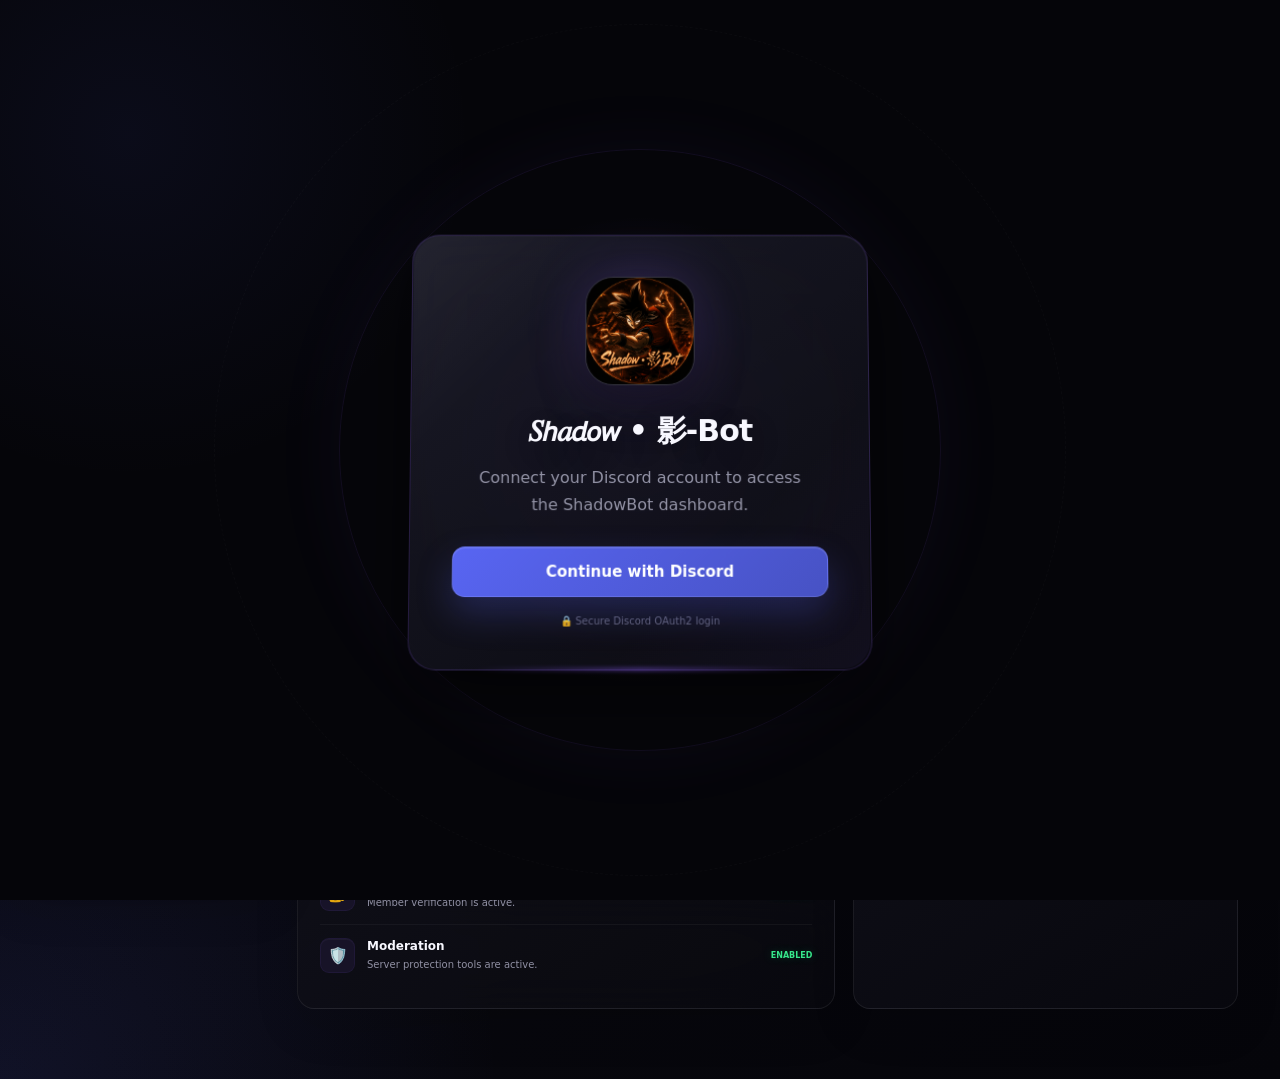
==== commit b468c50b: "Update index.html" ====
--- a/index.html
+++ b/index.html
@@ -9,7 +9,7 @@
 
 <meta
     name="description"
-    content="𝑆𝘩𝑎𝘥𝑜𝘸 • 影-Bot Discord dashboard. Manage your server, XP, levels, games, moderation, verification and polls."
+    content="𝑆𝘩𝑎𝘥𝘰𝘸 • 影-Bot Discord dashboard. Manage your server, XP, levels, games, moderation, verification and polls."
 >
 
 <meta
@@ -40,7 +40,7 @@
 
 <meta
     property="og:title"
-    content="𝑆𝘩𝑎𝘥𝑜𝘸 • 影-Bot | Discord Dashboard"
+    content="𝑆𝘩𝑎𝘥𝘰𝘸 • 影-Bot | Discord Dashboard"
 >
 
 <meta
@@ -55,12 +55,12 @@
 
 <meta
     property="og:site_name"
-    content="𝑆𝘩𝑎𝘥𝑜𝘸 • 影-Bot"
+    content="𝑆𝘩𝑎𝘥𝘰𝘸 • 影-Bot"
 >
 
 <meta
     property="og:image"
-    content="https://shadoweditzdev.github.io/ShadowDashboard/banner.png"
+    content="https://shadoweditzdev.github.io/ShadowDashboard/goku-banner.png"
 >
 
 <meta
@@ -70,17 +70,17 @@
 
 <meta
     name="twitter:title"
-    content="𝑆𝘩𝑎𝘥𝑜𝘸 • 影-Bot | Discord Dashboard"
+    content="𝑆𝘩𝑎𝘥𝘰𝘸 • 影-Bot | Discord Dashboard"
 >
 
 <meta
     name="twitter:description"
-    content="The official 𝑆𝘩𝑎𝘥𝑜𝘸 • 影-Bot Discord dashboard."
+    content="The official 𝑆𝘩𝑎𝘥𝘰𝘸 • 影-Bot Discord dashboard."
 >
 
 <meta
     name="twitter:image"
-    content="https://shadoweditzdev.github.io/ShadowDashboard/banner.png"
+    content="https://shadoweditzdev.github.io/ShadowDashboard/goku-banner.png"
 >
 
 <link rel="stylesheet" href="style.css">
@@ -104,7 +104,7 @@
     >
 
     <h1>
-        𝑆𝘩𝑎𝘥𝑜𝘸 • 影-Bot
+        𝑆𝘩𝑎𝘥𝘰𝘸 • 影-Bot
     </h1>
 
     <p>
@@ -204,7 +204,7 @@
     <div>
 
         <h1>
-            𝑆𝘩𝑎𝘥𝑜𝘸 • 影-Bot
+            𝑆𝘩𝑎𝘥𝘰𝘸 • 影-Bot
         </h1>
 
         <span>
@@ -292,7 +292,7 @@
         <div>
 
             <strong>
-                𝑆𝘩𝑎𝘥𝑜𝘸 • 影-Bot
+                𝑆𝘩𝑎𝘥𝘰𝘸 • 影-Bot
             </strong>
 
             <small id="bot-status">
@@ -365,7 +365,10 @@
     class="page active"
 >
 
-    <div class="hero">
+    <div
+        class="hero"
+        style="background-image: url('goku-banner.png');"
+    >
 
         <div class="hero-overlay"></div>
 
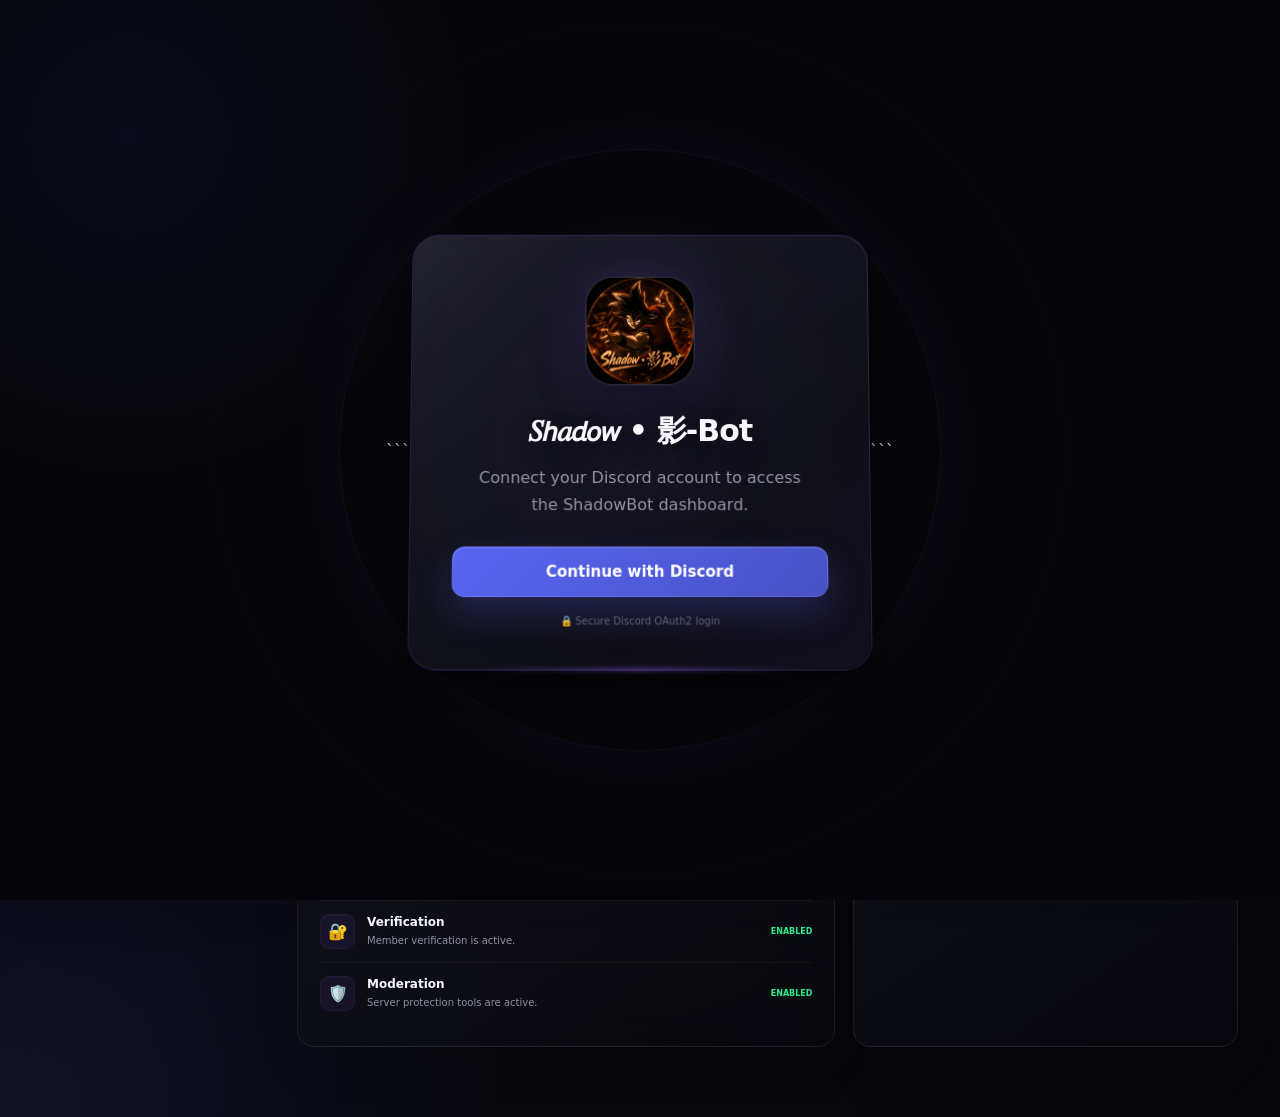
==== commit abc2c81f: "Update index.html" ====
--- a/index.html
+++ b/index.html
@@ -5,25 +5,52 @@
     <meta charset="UTF-8">
     <meta name="viewport" content="width=device-width, initial-scale=1.0">
 
-<title>𝑆𝘩𝑎𝘥𝘰𝘸 • 影-Bot | Discord Dashboard</title>
+<!-- =========================================================
+     SEO / SEARCH ENGINE
+========================================================= -->
+
+<title>ShadowBot | Discord Bot Dashboard</title>
 
 <meta
     name="description"
-    content="𝑆𝘩𝑎𝘥𝘰𝘸 • 影-Bot Discord dashboard. Manage your server, XP, levels, games, moderation, verification and polls."
+    content="ShadowBot is a powerful Discord bot and dashboard for server management, XP, levels, games, moderation, verification, polls and custom commands."
 >
 
 <meta
     name="keywords"
-    content="ShadowBot, Discord Bot, Discord Dashboard, Shadow, 影, XP, Levels, Moderation"
+    content="ShadowBot, Shadow Bot, ShadowBot Discord, Shadow Bot Discord, Discord Bot, Discord Dashboard, Discord Server Management, XP Bot, Moderation Bot, Verification Bot, Custom Commands"
 >
 
 <meta name="author" content="ShadowEditzDev">
-<meta name="robots" content="index, follow">
+
+<meta
+    name="robots"
+    content="index, follow, max-image-preview:large, max-snippet:-1, max-video-preview:-1"
+>
+
+<meta
+    name="googlebot"
+    content="index, follow"
+>
+
+<meta
+    name="application-name"
+    content="ShadowBot"
+>
+
+<meta
+    name="theme-color"
+    content="#4f03ab"
+>
 
 <link
     rel="canonical"
     href="https://shadoweditzdev.github.io/ShadowDashboard/"
 >
+
+<!-- =========================================================
+     FAVICON
+========================================================= -->
 
 <link
     rel="icon"
@@ -32,20 +59,33 @@
 >
 
 <link
+    rel="shortcut icon"
+    type="image/png"
+    href="Goku.png"
+>
+
+<link
     rel="apple-touch-icon"
     href="Goku.png"
 >
 
-<meta property="og:type" content="website">
+<!-- =========================================================
+     OPEN GRAPH
+========================================================= -->
+
+<meta
+    property="og:type"
+    content="website"
+>
 
 <meta
     property="og:title"
-    content="𝑆𝘩𝑎𝘥𝘰𝘸 • 影-Bot | Discord Dashboard"
+    content="ShadowBot | Discord Bot"
 >
 
 <meta
     property="og:description"
-    content="Manage your Discord server, XP system, games, moderation, verification and polls."
+    content="Manage your Discord server with ShadowBot. XP, levels, games, moderation, verification, polls and custom commands."
 >
 
 <meta
@@ -55,13 +95,22 @@
 
 <meta
     property="og:site_name"
-    content="𝑆𝘩𝑎𝘥𝘰𝘸 • 影-Bot"
+    content="ShadowBot"
 >
 
 <meta
     property="og:image"
-    content="https://shadoweditzdev.github.io/ShadowDashboard/goku-banner.png"
->
+    content="https://shadoweditzdev.github.io/ShadowDashboard/Goku-banner.png"
+>
+
+<meta
+    property="og:image:alt"
+    content="ShadowBot Discord Dashboard"
+>
+
+<!-- =========================================================
+     TWITTER / X
+========================================================= -->
 
 <meta
     name="twitter:card"
@@ -70,20 +119,61 @@
 
 <meta
     name="twitter:title"
-    content="𝑆𝘩𝑎𝘥𝘰𝘸 • 影-Bot | Discord Dashboard"
+    content="ShadowBot | Discord Bot"
 >
 
 <meta
     name="twitter:description"
-    content="The official 𝑆𝘩𝑎𝘥𝘰𝘸 • 影-Bot Discord dashboard."
+    content="The official ShadowBot Discord dashboard for server management, XP, games, moderation, verification, polls and custom commands."
 >
 
 <meta
     name="twitter:image"
-    content="https://shadoweditzdev.github.io/ShadowDashboard/goku-banner.png"
->
+    content="https://shadoweditzdev.github.io/ShadowDashboard/Goku-banner.png"
+>
+
+<meta
+    name="twitter:image:alt"
+    content="ShadowBot Discord Dashboard"
+>
+
+<!-- =========================================================
+     STRUCTURED DATA
+========================================================= -->
+
+<script type="application/ld+json">
+{
+    "@context": "https://schema.org",
+    "@graph": [
+        {
+            "@type": "WebSite",
+            "@id": "https://shadoweditzdev.github.io/ShadowDashboard/#website",
+            "url": "https://shadoweditzdev.github.io/ShadowDashboard/",
+            "name": "ShadowBot",
+            "alternateName": [
+                "Shadow Bot",
+                "ShadowBot Discord Bot",
+                "𝑆𝘩𝑎𝘥𝘰𝘸 • 影-Bot"
+            ],
+            "description": "ShadowBot Discord bot dashboard for server management, XP, levels, games, moderation, verification, polls and custom commands."
+        },
+        {
+            "@type": "SoftwareApplication",
+            "@id": "https://shadoweditzdev.github.io/ShadowDashboard/#app",
+            "name": "ShadowBot",
+            "alternateName": "Shadow Bot",
+            "url": "https://shadoweditzdev.github.io/ShadowDashboard/",
+            "applicationCategory": "Discord Bot",
+            "operatingSystem": "Discord",
+            "description": "ShadowBot is a Discord bot with server management, XP, levels, games, moderation, verification, polls and custom commands.",
+            "image": "https://shadoweditzdev.github.io/ShadowDashboard/Goku.png"
+        }
+    ]
+}
+</script>
 
 <link rel="stylesheet" href="style.css">
+```
 
 </head>
 
@@ -95,12 +185,13 @@
 
 <div id="loginScreen">
 
+```
 <div class="login-card">
 
     <img
         class="login-logo"
         src="Goku.png"
-        alt="ShadowBot Logo"
+        alt="ShadowBot Discord Bot Logo"
     >
 
     <h1>
@@ -124,6 +215,7 @@
     </span>
 
 </div>
+```
 
 </div>
 
@@ -133,6 +225,7 @@
 
 <div id="serverScreen">
 
+```
 <div class="server-select-card">
 
     <div class="server-heading">
@@ -175,6 +268,7 @@
     <div id="serverList"></div>
 
 </div>
+```
 
 </div>
 
@@ -190,6 +284,7 @@
 
 <aside class="sidebar">
 
+```
 <div class="brand">
 
     <div class="brand-icon">
@@ -214,7 +309,6 @@
     </div>
 
 </div>
-
 
 <nav>
 
@@ -276,7 +370,6 @@
 
 </nav>
 
-
 <div class="sidebar-bottom">
 
     <div class="bot-status">
@@ -304,6 +397,7 @@
     </div>
 
 </div>
+```
 
 </aside>
 
@@ -313,6 +407,7 @@
 
 <main class="main">
 
+```
 <!-- TOPBAR -->
 
 <header class="topbar">
@@ -328,7 +423,6 @@
         </h2>
 
     </div>
-
 
     <div class="user-area">
 
@@ -355,7 +449,6 @@
 
 </header>
 
-
 <!-- =====================================================
      OVERVIEW
 ===================================================== -->
@@ -367,7 +460,7 @@
 
     <div
         class="hero"
-        style="background-image: url('goku-banner.png');"
+        style="background-image: url('Goku-banner.png');"
     >
 
         <div class="hero-overlay"></div>
@@ -393,13 +486,12 @@
 
             <button
                 class="primary-btn"
-                onclick="showPage('server')"
+                onclick="openServerScreen()"
             >
                 ⚡ Manage Server
             </button>
 
         </div>
-
 
         <div class="hero-symbol">
 
@@ -412,7 +504,6 @@
 
     </div>
 
-
     <!-- STATS -->
 
     <div class="stats-grid">
@@ -437,7 +528,6 @@
 
         </div>
 
-
         <div class="stat-card">
 
             <div class="stat-icon">
@@ -458,7 +548,6 @@
 
         </div>
 
-
         <div class="stat-card">
 
             <div class="stat-icon">
@@ -479,7 +568,6 @@
 
         </div>
 
-
         <div class="stat-card">
 
             <div class="stat-icon">
@@ -502,11 +590,9 @@
 
     </div>
 
-
     <!-- CONTENT -->
 
     <div class="content-grid">
-
 
         <!-- FEATURES -->
 
@@ -528,7 +614,6 @@
 
             </div>
 
-
             <div class="feature-list">
 
                 <div class="feature">
@@ -553,7 +638,6 @@
 
                 </div>
 
-
                 <div class="feature">
 
                     <span>🎮</span>
@@ -576,7 +660,6 @@
 
                 </div>
 
-
                 <div class="feature">
 
                     <span>🗳️</span>
@@ -599,7 +682,6 @@
 
                 </div>
 
-
                 <div class="feature">
 
                     <span>🔐</span>
@@ -622,7 +704,6 @@
 
                 </div>
 
-
                 <div class="feature">
 
                     <span>🛡️</span>
@@ -649,7 +730,6 @@
 
         </div>
 
-
         <!-- QUICK ACTIONS -->
 
         <div class="panel">
@@ -670,7 +750,6 @@
 
             </div>
 
-
             <div class="quick-actions">
 
                 <button onclick="showPage('xp')">
@@ -697,7 +776,6 @@
 
 </section>
 
-
 <!-- =====================================================
      SERVER
 ===================================================== -->
@@ -719,7 +797,6 @@
 
     </div>
 
-
     <div class="settings-grid">
 
         <div class="panel setting-card">
@@ -740,6 +817,7 @@
 
                 <input
                     type="checkbox"
+                    id="welcomeToggle"
                     checked
                 >
 
@@ -748,7 +826,6 @@
             </label>
 
         </div>
-
 
         <div class="panel setting-card">
 
@@ -768,6 +845,7 @@
 
                 <input
                     type="checkbox"
+                    id="leaveToggle"
                     checked
                 >
 
@@ -776,7 +854,6 @@
             </label>
 
         </div>
-
 
         <div class="panel setting-card">
 
@@ -796,6 +873,7 @@
 
                 <input
                     type="checkbox"
+                    id="announcementsToggle"
                     checked
                 >
 
@@ -804,7 +882,6 @@
             </label>
 
         </div>
-
 
         <div class="panel setting-card">
 
@@ -830,7 +907,6 @@
 
 </section>
 
-
 <!-- =====================================================
      XP
 ===================================================== -->
@@ -851,7 +927,6 @@
         </p>
 
     </div>
-
 
     <div class="panel">
 
@@ -883,7 +958,6 @@
 
         </div>
 
-
         <div class="setting-row">
 
             <div>
@@ -906,7 +980,6 @@
 
         </div>
 
-
         <div class="setting-row">
 
             <div>
@@ -929,7 +1002,6 @@
 
         </div>
 
-
         <div class="setting-row">
 
             <div>
@@ -956,7 +1028,6 @@
             </label>
 
         </div>
-
 
         <button
             class="primary-btn"
@@ -969,7 +1040,6 @@
 
 </section>
 
-
 <!-- =====================================================
      GAMES
 ===================================================== -->
@@ -991,7 +1061,6 @@
 
     </div>
 
-
     <div class="stats-grid">
 
         <div class="stat-card">
@@ -1014,7 +1083,6 @@
 
         </div>
 
-
         <div class="stat-card">
 
             <div class="stat-icon">
@@ -1035,7 +1103,6 @@
 
         </div>
 
-
         <div class="stat-card">
 
             <div class="stat-icon">
@@ -1057,7 +1124,6 @@
         </div>
 
     </div>
-
 
     <div class="panel game-panel">
 
@@ -1096,7 +1162,6 @@
 
         </div>
 
-
         <div class="game-row">
 
             <div>
@@ -1132,7 +1197,6 @@
 
         </div>
 
-
         <div class="game-row">
 
             <div>
@@ -1172,7 +1236,6 @@
 
 </section>
 
-
 <!-- =====================================================
      MODERATION
 ===================================================== -->
@@ -1193,7 +1256,6 @@
         </p>
 
     </div>
-
 
     <div class="settings-grid">
 
@@ -1224,7 +1286,6 @@
 
         </div>
 
-
         <div class="panel setting-card">
 
             <span class="big-icon">
@@ -1252,7 +1313,6 @@
 
         </div>
 
-
         <div class="panel setting-card">
 
             <span class="big-icon">
@@ -1280,7 +1340,6 @@
 
         </div>
 
-
         <div class="panel setting-card">
 
             <span class="big-icon">
@@ -1312,7 +1371,6 @@
 
 </section>
 
-
 <!-- =====================================================
      VERIFICATION
 ===================================================== -->
@@ -1333,7 +1391,6 @@
         </p>
 
     </div>
-
 
     <div class="panel">
 
@@ -1364,7 +1421,6 @@
 
         </div>
 
-
         <div class="setting-row">
 
             <div>
@@ -1397,7 +1453,6 @@
 
         </div>
 
-
         <div class="setting-row">
 
             <div>
@@ -1429,7 +1484,6 @@
             </select>
 
         </div>
-
 
         <button
             class="primary-btn"
@@ -1442,7 +1496,6 @@
 
 </section>
 
-
 <!-- =====================================================
      POLLS
 ===================================================== -->
@@ -1464,13 +1517,11 @@
 
     </div>
 
-
     <div class="panel">
 
         <h3>
             Create Poll
         </h3>
-
 
         <input
             class="text-input"
@@ -1478,7 +1529,6 @@
             placeholder="Enter your poll question..."
         >
 
-
         <div class="poll-options">
 
             <input
@@ -1492,7 +1542,6 @@
             >
 
         </div>
-
 
         <button
             class="primary-btn"
@@ -1501,13 +1550,11 @@
             🗳️ Create Poll
         </button>
 
-
         <div id="pollMessage"></div>
 
     </div>
 
 </section>
-
 
 <!-- =====================================================
      SETTINGS
@@ -1529,7 +1576,6 @@
         </p>
 
     </div>
-
 
     <div class="panel">
 
@@ -1564,7 +1610,6 @@
 
         </div>
 
-
         <div class="setting-row">
 
             <div>
@@ -1592,7 +1637,6 @@
 
         </div>
 
-
         <div class="setting-row">
 
             <div>
@@ -1619,7 +1663,6 @@
             </label>
 
         </div>
-
 
         <button
             class="primary-btn"
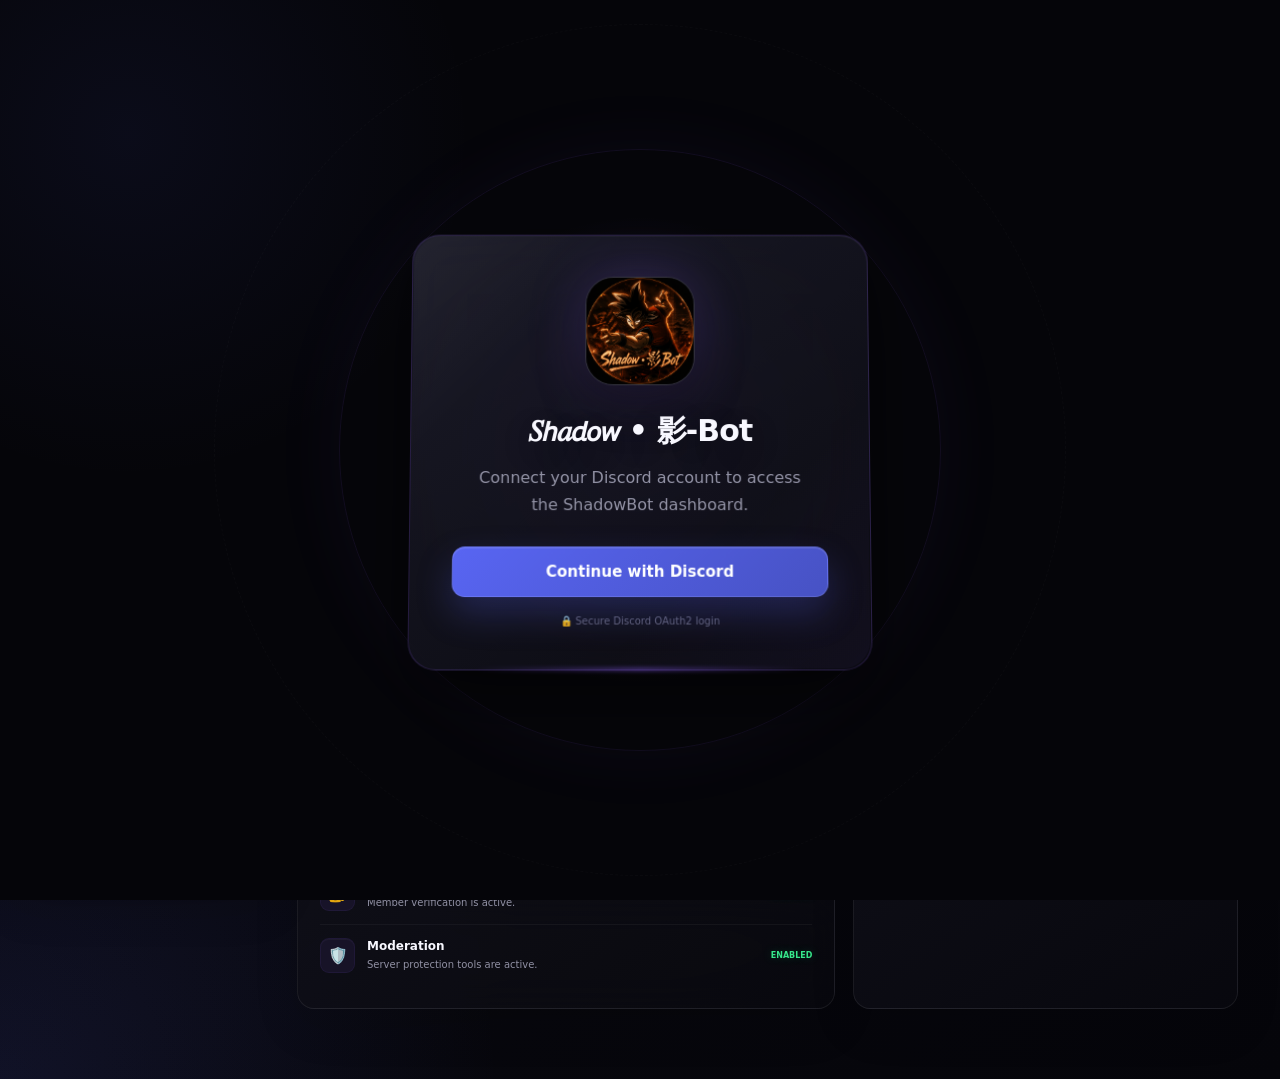
==== commit 6bee6604: "Update index.html" ====
--- a/index.html
+++ b/index.html
@@ -173,7 +173,6 @@
 </script>
 
 <link rel="stylesheet" href="style.css">
-```
 
 </head>
 
@@ -185,7 +184,6 @@
 
 <div id="loginScreen">
 
-```
 <div class="login-card">
 
     <img
@@ -215,7 +213,6 @@
     </span>
 
 </div>
-```
 
 </div>
 
@@ -225,7 +222,6 @@
 
 <div id="serverScreen">
 
-```
 <div class="server-select-card">
 
     <div class="server-heading">
@@ -268,7 +264,6 @@
     <div id="serverList"></div>
 
 </div>
-```
 
 </div>
 
@@ -284,7 +279,6 @@
 
 <aside class="sidebar">
 
-```
 <div class="brand">
 
     <div class="brand-icon">
@@ -397,7 +391,6 @@
     </div>
 
 </div>
-```
 
 </aside>
 
@@ -407,7 +400,6 @@
 
 <main class="main">
 
-```
 <!-- TOPBAR -->
 
 <header class="topbar">
